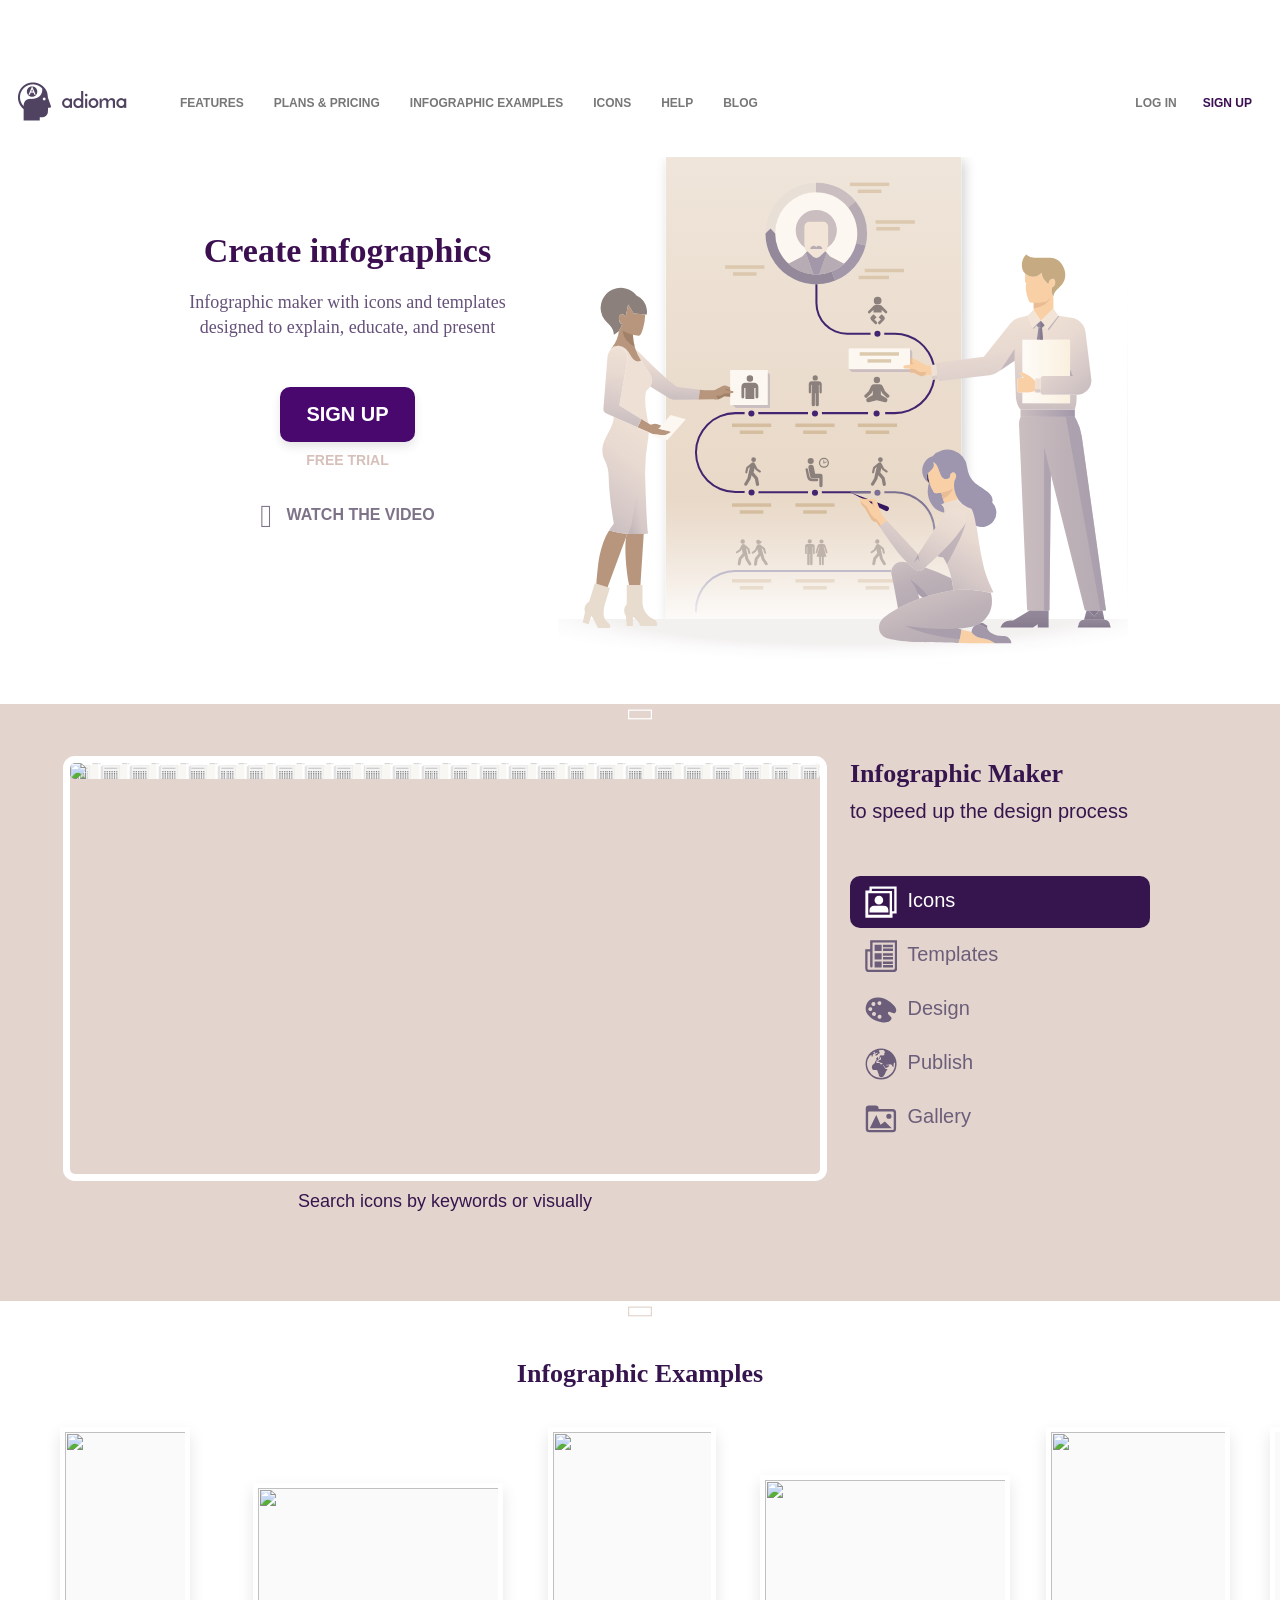
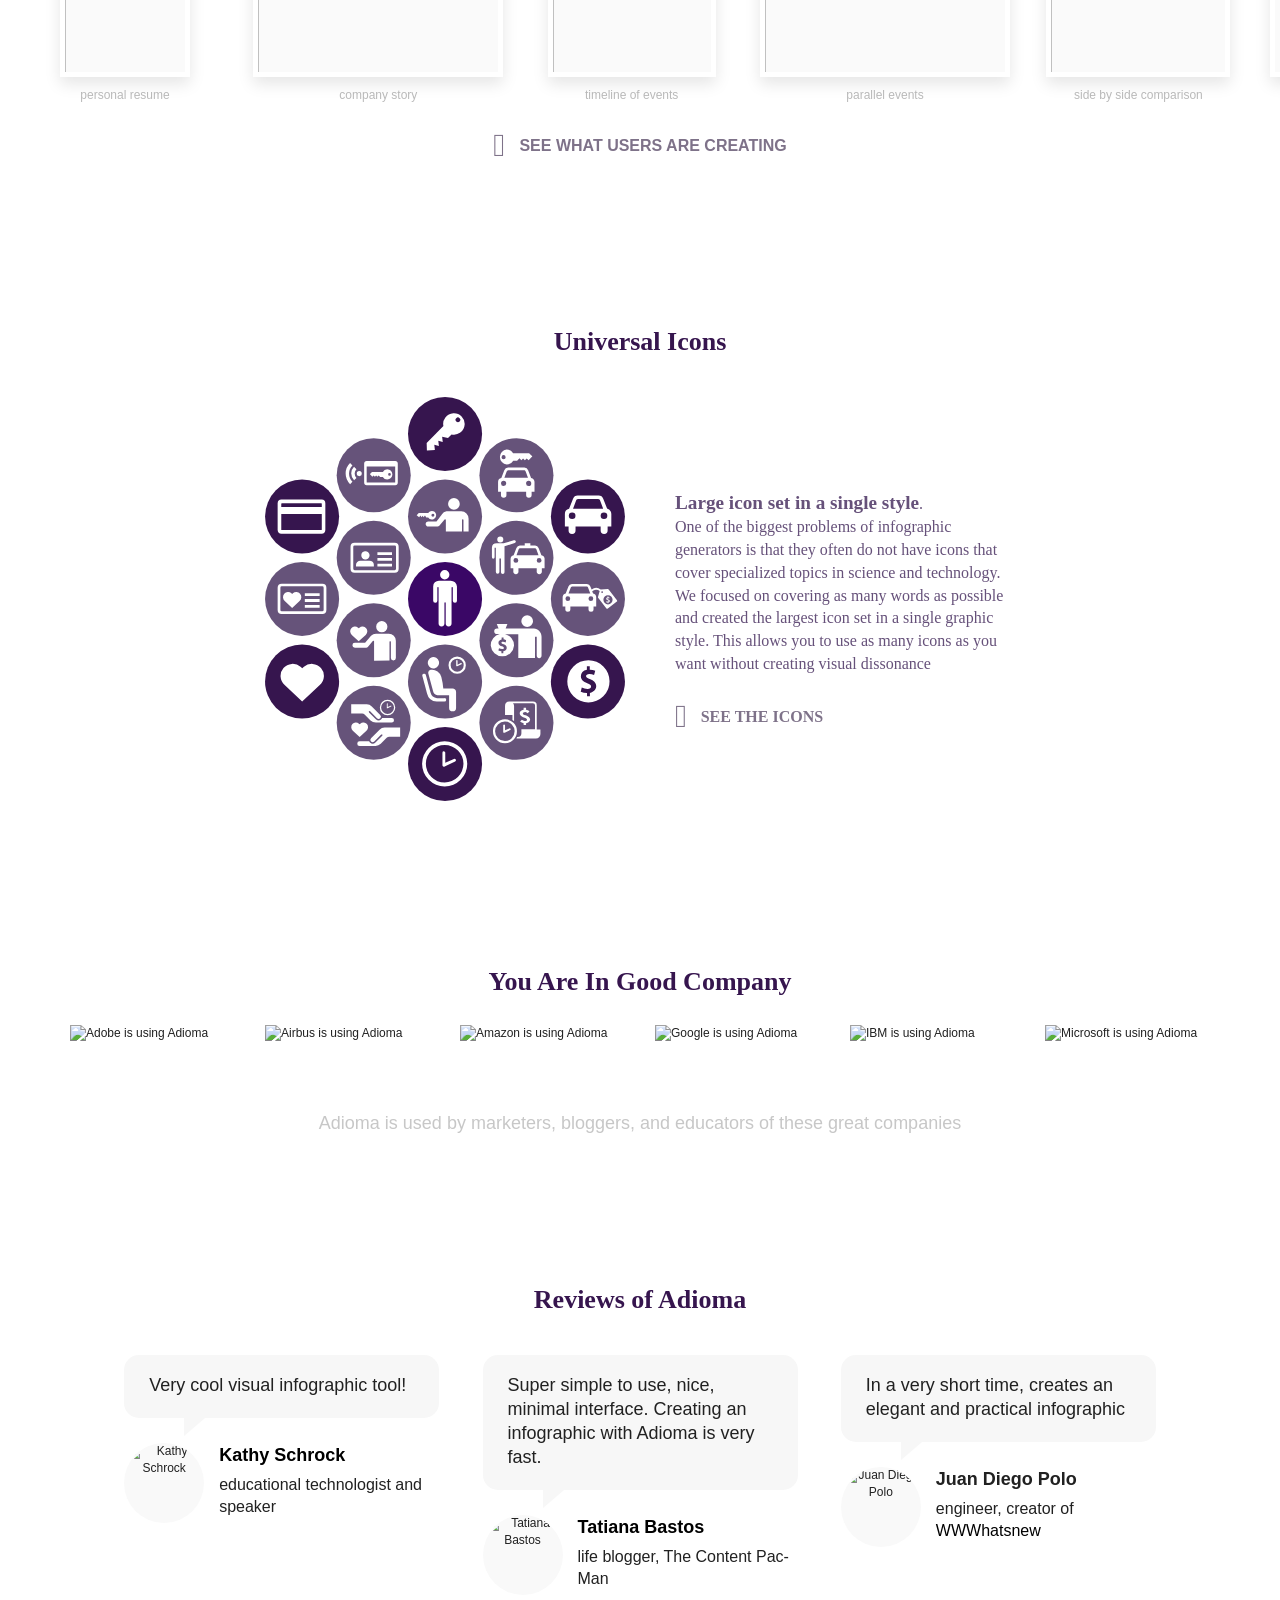
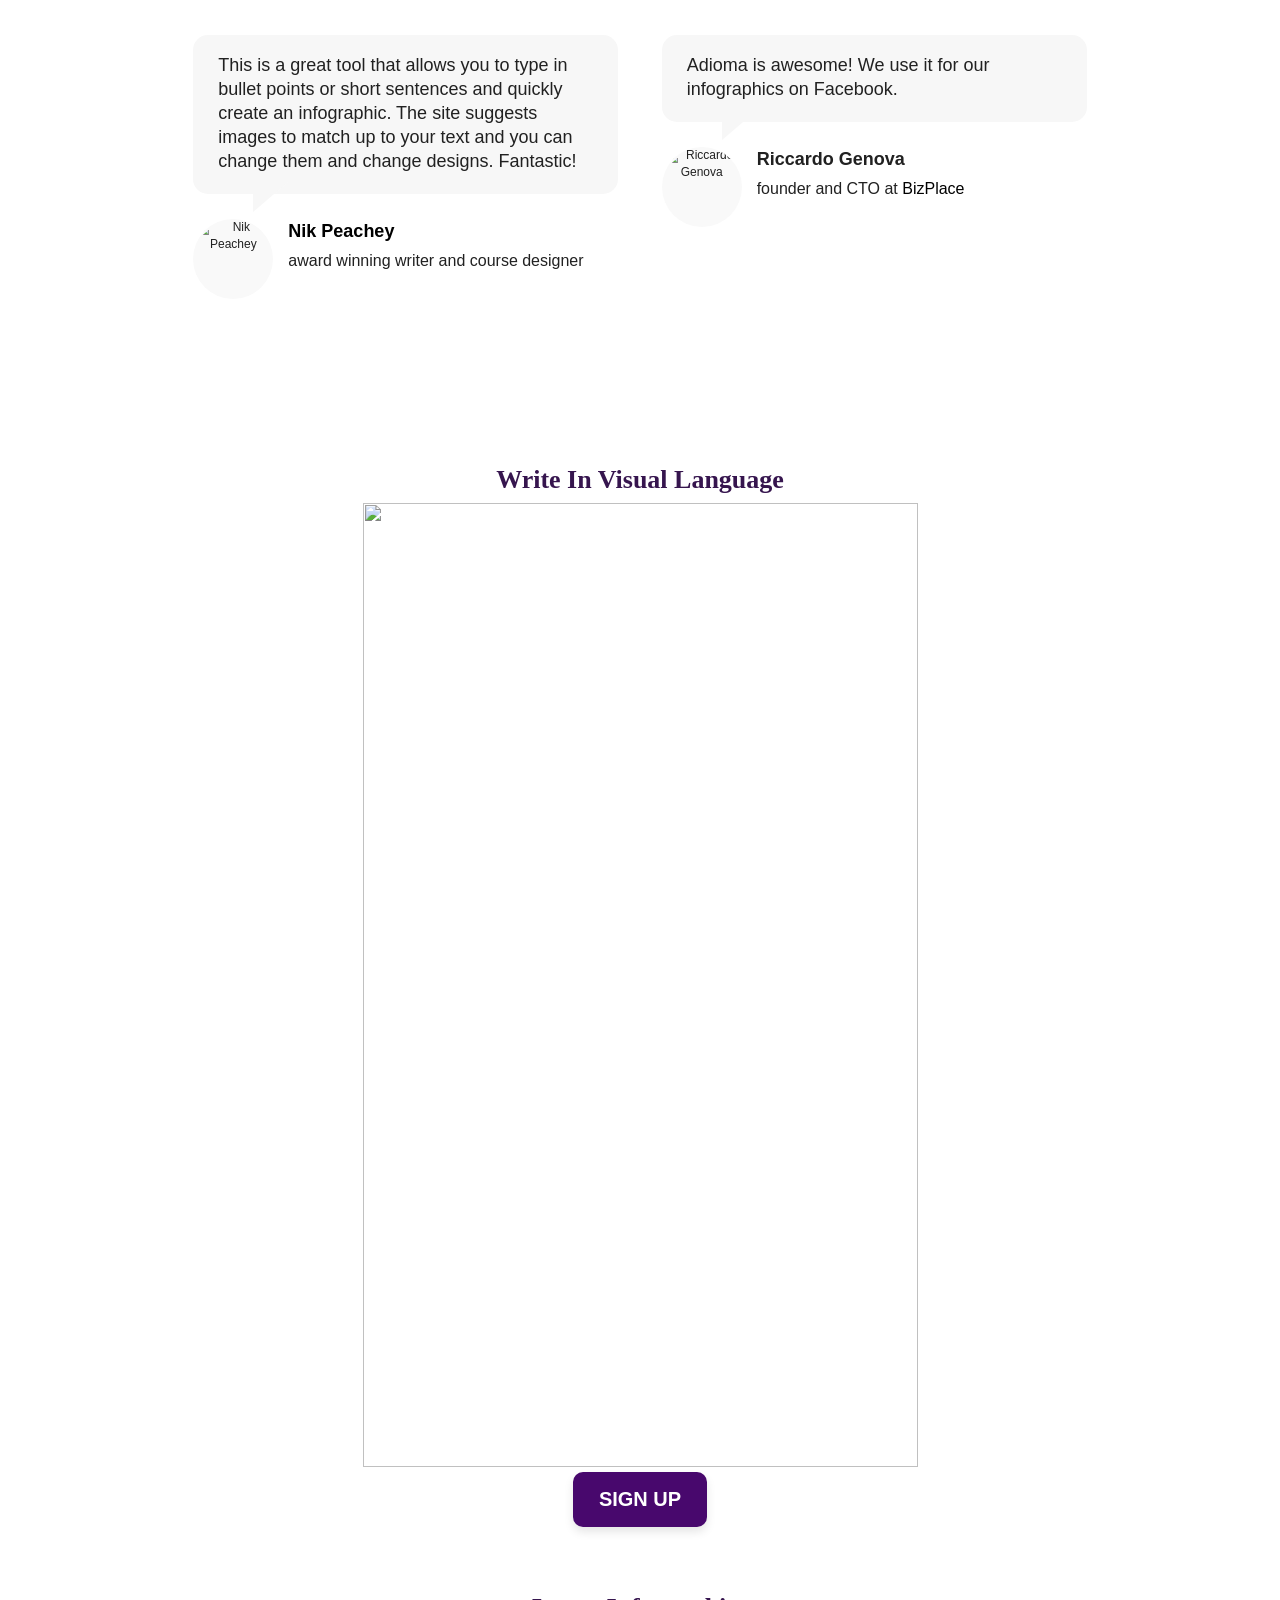
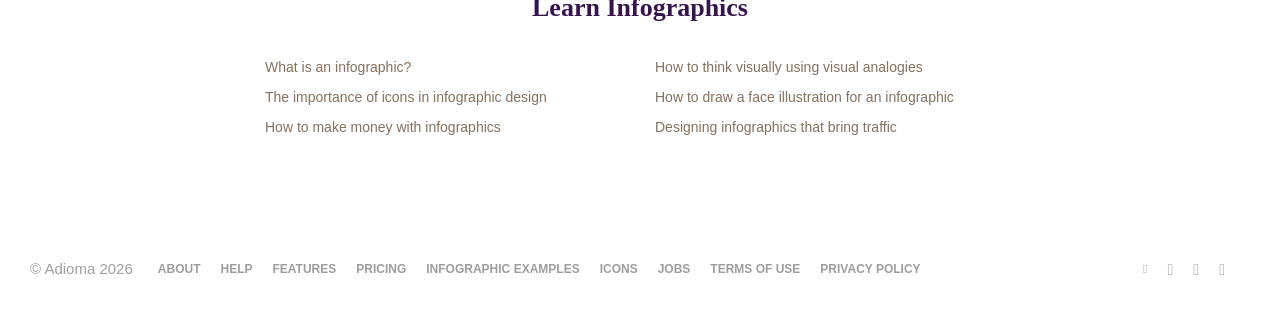
==== index.html @ 952431ec "Add files via upload" ====
<!DOCTYPE html>
<!-- saved from url=(0062)/ -->
<html lang="en" style="--wm-toolbar-height: 67px;"><head><meta http-equiv="Content-Type" content="text/html; charset=UTF-8"><script src="./Adioma - Infographic Maker With Timelines, Grids and Icons_files/core-fcf8c9eac36aece9d290934b54a63296.js"></script><script async="" src="./Adioma - Infographic Maker With Timelines, Grids and Icons_files/gtm.js"></script><script src="./Adioma - Infographic Maker With Timelines, Grids and Icons_files/athena.js" type="text/javascript"></script>
<script type="text/javascript">window.addEventListener('DOMContentLoaded',function(){var v=archive_analytics.values;v.service='wb';v.server_name='wwwb-app222.us.archive.org';v.server_ms=410;archive_analytics.send_pageview({});});</script>
<script type="text/javascript" src="./Adioma - Infographic Maker With Timelines, Grids and Icons_files/bundle-playback.js" charset="utf-8"></script>
<script type="text/javascript" src="./Adioma - Infographic Maker With Timelines, Grids and Icons_files/wombat.js" charset="utf-8"></script>
<script>window.RufflePlayer=window.RufflePlayer||{};window.RufflePlayer.config={"autoplay":"on","unmuteOverlay":"hidden","showSwfDownload":true};</script>
<script type="text/javascript" src="./Adioma - Infographic Maker With Timelines, Grids and Icons_files/ruffle.js"></script>
<script type="text/javascript">
    __wm.init("https://web.archive.org/web");
  __wm.wombat("https://adioma.com/","20260420064144","https://web.archive.org/","web","https://web-static.archive.org/_static/",
	      "1776667304");
</script>
<link rel="stylesheet" type="text/css" href="./Adioma - Infographic Maker With Timelines, Grids and Icons_files/banner-styles.css">
<link rel="stylesheet" type="text/css" href="./Adioma - Infographic Maker With Timelines, Grids and Icons_files/iconochive.css">
<!-- End Wayback Rewrite JS Include -->

        
        <meta http-equiv="X-UA-Compatible" content="IE=edge">
        <meta name="viewport" content="width=device-width, initial-scale=1">

        <meta name="description" content="Adioma is an infographic maker that automates design for you using visual language and infographic templates. Sign up and create infographics in minutes.">
        <meta name="author" content="">
        <meta name="keywords" content="">

        <title>Adioma - Infographic Maker With Timelines, Grids and Icons</title>

        <meta property="og:site_name" content="Adioma">
    <meta property="fb:app_id" content="1034785966640874">
    <meta property="og:locale" content="en_US">

    <meta name="twitter:site" content="@adiomaapp">
    <meta name="twitter:creator" content="@adiomaapp">


        <meta property="og:type" content="website">
        <meta property="og:title" content="Adioma - Make Infographics With Timelines, Grids, and Icons">
        <meta property="og:description" content="Adioma is an infographic maker that automates design for you using visual language and infographic templates. Sign up and create infographics in minutes.">
        <meta property="og:url" content="/">
        <meta property="og:image" content="https://web.archive.org/web/20260420064144im_/https://cdn.adioma.com/assets/images/adioma-infographic-maker-cover.png">
        <meta property="og:image:width" content="1000">
        <meta property="og:image:height" content="2000">

        <meta name="twitter:card" content="summary_large_image">
        <meta name="twitter:title" content="Adioma - Make Infographics With Timelines, Grids, and Icons">
        <meta name="twitter:description" content="Adioma is an infographic maker that automates design for you using visual language and infographic templates. Sign up and create infographics in minutes.">
        <meta name="twitter:image" content="https://web.archive.org/web/20260420064144im_/https://cdn.adioma.com/assets/images/adioma-infographic-maker-cover.png">
   
       

        <link href="./Adioma - Infographic Maker With Timelines, Grids and Icons_files/application-landing.css" rel="stylesheet">

        
        <link rel="apple-touch-icon-precomposed" sizes="57x57" href="https://web.archive.org/web/20260420064144im_/https://cdn.adioma.com/assets/images/favicon/apple-touch-icon-57x57.png">
        <link rel="apple-touch-icon-precomposed" sizes="114x114" href="https://web.archive.org/web/20260420064144im_/https://cdn.adioma.com/assets/images/favicon/apple-touch-icon-114x114.png">
        <link rel="apple-touch-icon-precomposed" sizes="72x72" href="https://web.archive.org/web/20260420064144im_/https://cdn.adioma.com/assets/images/favicon/apple-touch-icon-72x72.png">
        <link rel="apple-touch-icon-precomposed" sizes="144x144" href="https://web.archive.org/web/20260420064144im_/https://cdn.adioma.com/assets/images/favicon/apple-touch-icon-144x144.png">
        <link rel="apple-touch-icon-precomposed" sizes="60x60" href="https://web.archive.org/web/20260420064144im_/https://cdn.adioma.com/assets/images/favicon/apple-touch-icon-60x60.png">
        <link rel="apple-touch-icon-precomposed" sizes="120x120" href="https://web.archive.org/web/20260420064144im_/https://cdn.adioma.com/assets/images/favicon/apple-touch-icon-120x120.png">
        <link rel="apple-touch-icon-precomposed" sizes="76x76" href="https://web.archive.org/web/20260420064144im_/https://cdn.adioma.com/assets/images/favicon/apple-touch-icon-76x76.png">
        <link rel="apple-touch-icon-precomposed" sizes="152x152" href="https://web.archive.org/web/20260420064144im_/https://cdn.adioma.com/assets/images/favicon/apple-touch-icon-152x152.png">
        <link rel="icon" type="image/png" href="https://web.archive.org/web/20260420064144im_/https://cdn.adioma.com/assets/images/favicon/favicon-196x196.png" sizes="196x196">
        <link rel="icon" type="image/png" href="https://web.archive.org/web/20260420064144im_/https://cdn.adioma.com/assets/images/favicon/favicon-96x96.png" sizes="96x96">
        <link rel="icon" type="image/png" href="https://web.archive.org/web/20260420064144im_/https://cdn.adioma.com/assets/images/favicon/favicon-32x32.png" sizes="32x32">
        <link rel="icon" type="image/png" href="https://web.archive.org/web/20260420064144im_/https://cdn.adioma.com/assets/images/favicon/favicon-16x16.png" sizes="16x16">
        <link rel="icon" type="image/png" href="https://web.archive.org/web/20260420064144im_/https://cdn.adioma.com/assets/images/favicon/favicon-128.png" sizes="128x128">
        <meta name="application-name" content="Adioma">
        <meta name="msapplication-TileColor" content="#FFFFFF">
        <meta name="msapplication-TileImage" content="https://cdn.adioma.com/assets/images/favicon/mstile-144x144.png">
        <meta name="msapplication-square70x70logo" content="https://cdn.adioma.com/assets/images/favicon/mstile-70x70.png">
        <meta name="msapplication-square150x150logo" content="https://cdn.adioma.com/assets/images/favicon/mstile-150x150.png">
        <meta name="msapplication-wide310x150logo" content="https://cdn.adioma.com/assets/images/favicon/mstile-310x150.png">
        <meta name="msapplication-square310x310logo" content="https://cdn.adioma.com/assets/images/favicon/mstile-310x310.png">



        <!--[if lt IE 9]>
            <script src="https://oss.maxcdn.com/html5shiv/3.7.3/html5shiv.min.js"></script>
            <script src="https://oss.maxcdn.com/respond/1.4.2/respond.min.js"></script>
        <![endif]-->

        <style type="text/css"> 
        #intercom-container {  z-index: 2147483640 !important; } /* iubenda on tob of intercom */
        #iubenda-cs-banner { bottom: 0px !important; left: 0px !important; position: fixed !important; width: 100% !important; z-index: 2147483647 !important; background-color: #fff3ea; }
        .iubenda-banner-content {
            padding-right: 20px;
        }
        .iubenda-cs-content { display: block; margin: 0 auto; padding: 20px; width: auto; font-family: Helvetica,Arial,FreeSans,sans-serif; font-size: 14px; background: #fff3ea; color: #79688b;} 
        .iubenda-cs-rationale { max-width: inherit; position: relative; margin: 0 auto; } .iubenda-banner-content > p { font-family: Helvetica,Arial,FreeSans,sans-serif; line-height: 1.5; } .iubenda-cs-close-btn { margin:0; color: #79688b; text-decoration: none; font-size: 14px; position: absolute; top: 0; right: 0; border: none; } .iubenda-cs-cookie-policy-lnk { text-decoration: underline; color: #fff; font-size: 14px; font-weight: 900; } 
        .iubenda-cs-cookie-policy-lnk, .iubenda-cs-cookie-policy-lnk:active, .iubenda-cs-cookie-policy-lnk:visited {
            color: #79688b;
        } 
        
        .iubenda-cs-cookie-policy-lnk:hover {
            color: #79688b;
            opacity: 0.85;
        }
        </style> 
        
        
        <script type="text/javascript"> var _iub = _iub || []; _iub.csConfiguration = {
            "banner":{
                "prependOnBody":false,
                "content":"We use cookies which is necessary for this website's functioning as we explain in the %{cookie_policy_link}.\nBy continuing to browse, you agree to the use of cookies.",
                "cookiePolicyLinkCaption": "cookie policy",
                "slideDown":true,
                "applyStyles":false
            },
            "lang":"en",
            "siteId":601106,
            "cookiePolicyId":7903815}; 
        </script>
        <script type="text/javascript" src="./Adioma - Infographic Maker With Timelines, Grids and Icons_files/iubenda_cs.js" charset="UTF-8" async=""></script>
<!--
bg: F4EDE6
text: 79688b
-->        <!-- Google Tag Manager -->
        <script>(function(w,d,s,l,i){w[l]=w[l]||[];w[l].push({'gtm.start':
                                new Date().getTime(),event:'gtm.js'});var f=d.getElementsByTagName(s)[0],
                        j=d.createElement(s),dl=l!='dataLayer'?'&l='+l:'';j.async=true;j.src=
                        'https://web.archive.org/web/20260420064144/https://www.googletagmanager.com/gtm.js?id='+i+dl;f.parentNode.insertBefore(j,f);
                })(window,document,'script','dataLayer','GTM-58RTLMW');</script>
        <!-- End Google Tag Manager -->
        </head>

    <body style="background: white;" class="landing"><!-- BEGIN WAYBACK TOOLBAR INSERT -->
<script>__wm.rw(0);</script>
<div id="wm-ipp-base" lang="en" style="display: block; direction: ltr; height: 67px;" toolbar-mode="auto"><template shadowrootmode="closed"><div id="wm-ipp" style="position:fixed;left:0;top:0;right:0;" class="">
<div id="donato" style="position:relative;width:100%;height:0;">
  <div id="donato-base">
    <iframe id="donato-if" src="https://archive.org/includes/donate.php?as_page=1&amp;platform=wb&amp;referer=https%3A//web.archive.org/web/20260420064144/https%3A//adioma.com/" scrolling="no" frameborder="0" style="width:100%; height:100%">
    </iframe>
  </div>
</div><div id="wm-ipp-inside">
  <div id="wm-toolbar" style="position:relative;display:flex;flex-flow:row nowrap;justify-content:space-between;" nav="async">
    <div id="wm-logo" style="/*width:110px;*/padding-top:12px;">
      <a href="https://web.archive.org/web/" title="Wayback Machine home page"><img src="https://web-static.archive.org/_static/images/toolbar/wayback-toolbar-logo-200.png" srcset="https://web-static.archive.org/_static/images/toolbar/wayback-toolbar-logo-100.png, https://web-static.archive.org/_static/images/toolbar/wayback-toolbar-logo-150.png 1.5x, https://web-static.archive.org/_static/images/toolbar/wayback-toolbar-logo-200.png 2x" alt="Wayback Machine" style="width:100px" border="0"></a>
    </div>
    <div class="c" style="display:flex;flex-flow:column nowrap;justify-content:space-between;flex:1;">
      <form class="u" style="display:flex;flex-direction:row;flex-wrap:nowrap;" target="_top" method="get" action="https://web.archive.org/web/submit" name="wmtb" id="wmtb"><input type="text" name="url" id="wmtbURL" value="https://adioma.com/" onfocus="this.focus();this.select();" style="flex:1;" autocomplete="off"><input type="hidden" name="type" value="replay"><input type="hidden" name="date" value="20260420064144"><input type="submit" value="Go">
      </form>
      <div style="display:flex;flex-flow:row nowrap;align-items:flex-end;">
                <div class="s" id="wm-nav-captures" style="flex:1;"><a class="t" href="https://web.archive.org/web/*/https://adioma.com/" title="See a list of every capture for this URL">375 captures</a><div class="r" title="Timespan for captures of this URL">29 Apr 2008 - 19 Jul 2026</div></div>
        <div class="k">
          <a href="https://web.archive.org/web/20101101000000/https://adioma.com/" id="wm-graph-anchor">
            <div id="wm-ipp-sparkline" title="Explore captures for this URL" style="position: relative">
              <canvas id="wm-sparkline-canvas" width="775" height="27" border="0"></canvas>
            <div class="yt" style="display: none; width: 25px; height: 27px; left: 350px;"></div><div class="mt" style="display: none; width: 2px; height: 27px; left: 371px;"></div></div>
          </a>
        </div>
      </div>
    </div>
    <div class="n">
      <table>
        <tbody>
          <!-- NEXT/PREV MONTH NAV AND MONTH INDICATOR -->
          <tr class="m">
            <td class="b" nowrap="nowrap"><a href="https://web.archive.org/web/20260318043841/https://adioma.com/" title="04:38:41 Mar 18, 2026">Mar</a></td>
            <td class="c" id="displayMonthEl" title="You are here: 06:41:44 Apr 20, 2026">Apr</td>
            <td class="f" nowrap="nowrap"><a href="https://web.archive.org/web/20260613184704/https://adioma.com/" title="18:47:04 Jun 13, 2026">Jun</a></td>
          </tr>
          <!-- NEXT/PREV CAPTURE NAV AND DAY OF MONTH INDICATOR -->
          <tr class="d">
            <td class="b" nowrap="nowrap"><a href="https://web.archive.org/web/20260325054919/https://adioma.com/" title="05:49:19 Mar 25, 2026"><span class="ta"></span></a></td>
            <td class="c" id="displayDayEl" style="width:34px;font-size:22px;white-space:nowrap;" title="You are here: 06:41:44 Apr 20, 2026">20</td>
            <td class="f" nowrap="nowrap"><a href="https://web.archive.org/web/20260518184508/https://adioma.com/" title="18:45:08 May 18, 2026"><span class="ta"></span></a></td>
          </tr>
          <!-- NEXT/PREV YEAR NAV AND YEAR INDICATOR -->
          <tr class="y">
            <td class="b" nowrap="nowrap"><a href="https://web.archive.org/web/20250415162215/https://adioma.com/" title="16:22:15 Apr 15, 2025">2025</a></td>
            <td class="c" id="displayYearEl" title="You are here: 06:41:44 Apr 20, 2026">2026</td>
            <td class="f" nowrap="nowrap">2027</td>
          </tr>
        </tbody>
      </table>
    </div>
    <div class="r" style="display:flex;flex-flow:column nowrap;align-items:flex-end;justify-content:space-between;">
      <div id="wm-btns" style="text-align:right;height:23px;">
                <span class="xxs">
          <div id="wm-save-snapshot-success">success</div>
          <div id="wm-save-snapshot-fail">fail</div>
          <a id="wm-save-snapshot-open" href="/#" title="Share via My Web Archive">
            <span class="iconochive-web"></span>
          </a>
          <a href="https://archive.org/account/login.php" title="Sign In" id="wm-sign-in">
            <span class="iconochive-person"></span>
          </a>
          <span id="wm-save-snapshot-in-progress" class="iconochive-web"></span>
        </span>
                <a class="xxs" href="https://help.archive.org/help/category/the-wayback-machine/" title="Get some help using the Wayback Machine" style="top:-6px;"><span class="iconochive-question" style="color:rgb(87,186,244);font-size:160%;"></span></a>
        <a id="wm-tb-close" href="/#close" style="top:-2px;" title="Close the toolbar"><span class="iconochive-remove-circle" style="color:#888888;font-size:240%;"></span></a>
      </div>
      <div id="wm-share" class="xxs">
        <a href="https://web.archive.org/web/20260420064144/http://web.archive.org/screenshot/https://adioma.com/" id="wm-screenshot" title="screenshot" style="visibility: hidden;">
          <span class="wm-icon-screen-shot"></span>
        </a>
        <a href="/#" id="wm-video" title="video">
          <span class="iconochive-movies"></span>
        </a>
        <a id="wm-share-facebook" href="/#" data-url="/" title="Share on Facebook" style="margin-right:5px;" target="_blank"><span class="iconochive-facebook" style="color:#3b5998;font-size:160%;"></span></a>
        <a id="wm-share-twitter" href="/#" data-url="/" title="Share on Twitter" style="margin-right:5px;" target="_blank"><span class="iconochive-twitter" style="color:#1dcaff;font-size:160%;"></span></a>
      </div>
      <div style="padding-right:2px;text-align:right;white-space:nowrap;">
        <a id="wm-expand" class="wm-btn wm-closed" href="/#expand"><span id="wm-expand-icon" class="iconochive-down-solid"></span> <span class="xxs" style="font-size:80%;">About this capture</span></a>
      </div>
    </div>
  </div>
    <div id="wm-capinfo" style="border-top:1px solid #777;display:none; overflow: hidden">
        <div id="wm-capinfo-notice" source="api"></div>
                <div id="wm-capinfo-collected-by" source="api" trigger="hover" token="MbnKAxiAGexxdhQ-Lq0ZF2wEhOLH2jU1RA_hI7I_5o1wOCh7gJPtUeISsH8tG8XAFYaQVw"><div style="background-color:#666;color:#fff;font-weight:bold;text-align:center;padding:2px 0;">COLLECTED BY</div><div id="wm-collected-by-content" style="padding:3px;position:relative"><div style="display:inline-block;vertical-align:top;width:49%;"><span class="c-logo" style="background-image:url(https://archive.org/services/img/commoncrawl);"></span><div>Collection: <a style="color:#33f;" href="https://archive.org/details/commoncrawl" target="_new"><span class="wm-title">Common Crawl</span></a></div><div style="max-height:75px;overflow:hidden;position:relative;"><iframe sandbox="allow-popups allow-popups-to-escape-sandbox" scrolling="no" frameborder="0" title="collection description" style="display:block;width:100%;height:75px;border:0;overflow:hidden;" srcdoc="&lt;!DOCTYPE html&gt;&lt;html&gt;&lt;head&gt;&lt;meta charset=&quot;utf-8&quot;&gt;&lt;base target=&quot;_blank&quot;&gt;&lt;style&gt;html,body{margin:0;padding:0;overflow:hidden;background:transparent}body{font:normal 11px/1.4 &quot;Helvetica Neue&quot;,Helvetica,Arial,sans-serif;color:#000}a{color:#33f}img{max-width:100%}&lt;/style&gt;&lt;/head&gt;&lt;body&gt;Web crawl data from Common Crawl.&lt;/body&gt;&lt;/html&gt;" allow="autoplay 'self'; fullscreen 'self'"></iframe><div style="position:absolute;top:0;left:0;width:100%;height:75px;pointer-events:none;background:linear-gradient(to bottom,rgba(255,255,255,0) 0%,rgba(255,255,255,0) 90%,rgba(255,255,255,1) 100%);"></div></div></div></div></div>
    <div id="wm-capinfo-timestamps">
    <div style="background-color:#666;color:#fff;font-weight:bold;text-align:center;padding:2px 0;" title="Timestamps for the elements of this page">TIMESTAMPS</div>
    <div>
      <div id="wm-capresources" style="margin:0 5px 5px 5px;max-height:250px;overflow-y:scroll !important"></div>
      <div id="wm-capresources-loading" style="text-align:left;margin:0 20px 5px 5px;display:none"><img src="https://web-static.archive.org/_static/images/loading.gif" alt="loading"></div>
    </div>
    </div>
  </div></div></div><link rel="stylesheet" type="text/css" href="./Adioma - Infographic Maker With Timelines, Grids and Icons_files/banner-styles.css"><link rel="stylesheet" type="text/css" href="./Adioma - Infographic Maker With Timelines, Grids and Icons_files/iconochive.css"><div class="wb-autocomplete-suggestions "></div></template>
</div><div id="wm-ipp-print">The Wayback Machine - /</div>
<script type="text/javascript">//<![CDATA[
__wm.bt(775,27,25,2,"web","https://adioma.com/","20260420064144",1996,"https://web-static.archive.org/_static/",["https://web-static.archive.org/_static/css/banner-styles.css?v=1utQkbB3","https://web-static.archive.org/_static/css/iconochive.css?v=3PDvdIFv"], false);
  __wm.rw(1);
//]]></script>
<!-- END WAYBACK TOOLBAR INSERT -->
 
        <!-- Google Tag Manager (noscript) -->
        <noscript><iframe src="https://web.archive.org/web/20260420064144if_/https://www.googletagmanager.com/ns.html?id=GTM-58RTLMW" height="0" width="0" style="display:none;visibility:hidden"></iframe></noscript>
        <!-- End Google Tag Manager (noscript) -->
            <nav role="navigation" class=" navbar navbar-default navbar-static-top" style="margin-bottom: 0; min-height: 60px;">       
          <div class="container-fluid header">
            <div class="navbar-header navbar-left pull-left">
              <a class="navbar-brand" href="/"><img src="./Adioma - Infographic Maker With Timelines, Grids and Icons_files/adioma-logo-full.png"></a>
              <ul class="left-menunav nav navbar-nav pull-left">
                  <li class="top-menu-item hidden-xs">
                                                <a href="/features" class="">Features</a>
                                        </li>
                   <li class="top-menu-item hidden-xs">
                                             <a href="/pricing"><span class="hidden-sm">Plans &amp; </span>Pricing</a>
                                        </li>
                  <li class="top-menu-item hidden-xs">
                                                <a href="/infographics" title="Examples of infographics made by our users"><span class="hidden-sm">Infographic </span>Examples</a>
                                        </li>
                  <li class="top-menu-item hidden-xs">
                                                <a href="/icons" title="Browse our icon collection">Icons</a>
                                        </li>
                   <li class="top-menu-item hidden-xs hidden-sm">
                        <a href="https://web.archive.org/web/20260420064144/http://help.adioma.com/">Help</a>
                   </li>
                    <li class="top-menu-item hidden-xs">
                      <a href="https://web.archive.org/web/20260420064144/https://blog.adioma.com/">Blog</a>
                  </li>
                
              </ul>
            </div>
            
            <div class="navbar-header navbar-right pull-right">
              <ul class="nav pull-left navbarform" style="
    margin-top: 3px;">
                <li class="menu-login pull-left hidden-xs">
                    <p class="navbar-text" style="margin: 18px 0;"><a class="btn btn-link" style="color: #777;" href="/login"><strong>LOG IN</strong></a></p>
                </li>
                <li class="menu-login pull-left">
                    <p class="navbar-text" style="margin: 18px 0;"><a class="btn btn-link" style="color: #3B0F51;" href="/pricing"><strong>SIGN UP</strong></a></p>
                </li>
                <li class="account-menu-dropdown dropdown pull-right visible-xs">

                <button aria-controls="bs-navbar" aria-expanded="true" class="navbar-toggle" data-target="#bs-navbar" data-toggle="dropdown" type="button" style="color:#777; margin-top: 15px; border: none;">
                    <span class="sr-only">Toggle navigation</span>
                    <span class="icon-bar"></span>
                    <span class="icon-bar"></span>
                    <span class="icon-bar"></span>
                </button>
                  <ul class="nav dropdown-menu account-menu">
                      
                                <li class=""><a href="/features">Features</a></li>
                                <li class=""><a href="/pricing">Pricing</a></li>
                                <li class=""><a href="/infographics">Infographic Examples</a></li>
                                <li><a href="https://web.archive.org/web/20260420064144/http://help.adioma.com/">Help</a></li>
                                <li><a class="btn btn-success btn-block" href="/login">Log In</a></li>
                                <li><a class="btn btn-primary btn-block" href="/pricing">Sign Up</a></li>
                  </ul>
                </li>
              </ul>
              
            </div>

            <div class="visible-xs-block clearfix"></div>
            <div class="collapse navbar-collapse">
            </div>
          </div>
        </nav>

        
        <div class="inner-wrapper">

            <div class="main-intro container">
                <div class="row">
                    <div class="col-sm-6 col-md-6 col-lg-4 col-lg-offset-1 the-call-to-action">
                        <h1 class="text-center text-large">Create infographics</h1>
                        <p class="hero-text lead text-center">Infographic maker with icons and templates designed to explain, <span class="text-nowrap">educate, and present</span></p>
                        <p class="text-center">
                            <a class="btn btn-default btn-lg signup-btn-main" href="/pricing"> Sign Up </a>
                        </p>
                        <p class="text-center signup-free-trial">
                            FREE TRIAL
                        </p>
                        <p class="the-video text-center" style="margin-top: 30px; margin-bottom: 30px;">
                            <a href="/#videoModal" data-toggle="modal" class="cta-link">
                                <i class="fa fa-play-circle-o fa-2x" aria-hidden="true" style="vertical-align: middle;"></i> Watch The VIDEO
                            </a>
                        </p>
                    </div>
                    <div class="col-sm-6 col-md-6 col-lg-6 the-interface-illustration">
                        <img style="background-image: url([data-uri]);
}" src="./Adioma - Infographic Maker With Timelines, Grids and Icons_files/adioma-infographic-interface-illustration.svg">
                    </div>
                </div>
            </div>


        </div>

        <div class="outer-wrapper">
            <div class="main container">

                <p class="landing-divider text-center "><i class="fa fa-play fa-3x fa-rotate-90"></i></p>


                <div class="row text-center" style="margin-bottom: 40px;">

                    <div class="col-md-8 col-lg-8 the-product-screnshot">

                        <div class="visible-sm visible-xs product-sub-title">
                            <h2>Infographic Maker</h2>
                            <span class="lead">to speed up the design process</span>
                        </div>

                        <div class="tab-content">
                            <div role="tabpanel" class="tab-pane fade in active" id="feature-1">
                                <div class="feature-figure">
                                    <div class="image">
                                        <img class="" style="background-image: url([data-uri]);" srcset="https://web.archive.org/web/20260420064144im_/https://cdn.adioma.com/assets/images/homepage/features/screen-1.jpg 1x, https://web.archive.org/web/20260420064144im_/https://cdn.adioma.com/assets/images/homepage/features/screen-1-2x.jpg 2x" src="./Adioma - Infographic Maker With Timelines, Grids and Icons_files/screen-1.jpg">
                                    </div>
                                    <div class="caption lead">Search icons by keywords or visually</div>
                                </div>
                            </div>
                            <div role="tabpanel" class="tab-pane fade" id="feature-2">
                                <div class="feature-figure">
                                    <div class="image">
                                        <img class="image-lazyload" src="./Adioma - Infographic Maker With Timelines, Grids and Icons_files/dummy-screen.png" data-srcset="https://web.archive.org/web/20260420064144im_/https://cdn.adioma.com/assets/images/homepage/features/screen-2.png 1x, https://web.archive.org/web/20260420064144im_/https://cdn.adioma.com/assets/images/homepage/features/screen-2-2x.png 2x" data-src="https://web.archive.org/web/20260420064144/https://cdn.adioma.com/assets/images/homepage/features/screen-2.png">
                                    </div>
                                    <div class="caption lead">Use templates to re-layout data in different ways</div>
                                </div>
                            </div>
                            <div role="tabpanel" class="tab-pane fade" id="feature-3">
                                <div class="feature-figure">
                                    <div class="image">
                                        <img class="image-lazyload" src="./Adioma - Infographic Maker With Timelines, Grids and Icons_files/dummy-screen.png" data-srcset="https://web.archive.org/web/20260420064144im_/https://cdn.adioma.com/assets/images/homepage/features/screen-3.png 1x, https://web.archive.org/web/20260420064144im_/https://cdn.adioma.com/assets/images/homepage/features/screen-3-2x.png 2x" data-src="https://web.archive.org/web/20260420064144/https://cdn.adioma.com/assets/images/homepage/features/screen-3.png">
                                    </div>
                                    <div class="caption lead">Change colors and add illustrations</div>
                                </div>
                            </div>
                            <div role="tabpanel" class="tab-pane fade" id="feature-4">
                                <div class="feature-figure">
                                    <div class="image">
                                        <img class="image-lazyload" src="./Adioma - Infographic Maker With Timelines, Grids and Icons_files/dummy-screen.png" data-srcset="https://web.archive.org/web/20260420064144im_/https://cdn.adioma.com/assets/images/homepage/features/screen-4.png 1x, https://web.archive.org/web/20260420064144im_/https://cdn.adioma.com/assets/images/homepage/features/screen-4-2x.png 2x" data-src="https://web.archive.org/web/20260420064144/https://cdn.adioma.com/assets/images/homepage/features/screen-4.png">
                                    </div>
                                    <div class="caption lead">Embed and publish clickable infographics on your website</div>
                                </div>
                            </div>
                            <div role="tabpanel" class="tab-pane fade" id="feature-5">
                                <div class="feature-figure">
                                    <div class="image">
                                        <img class="image-lazyload" src="./Adioma - Infographic Maker With Timelines, Grids and Icons_files/dummy-screen.png" data-srcset="https://web.archive.org/web/20260420064144im_/https://cdn.adioma.com/assets/images/homepage/features/screen-5.png 1x, https://web.archive.org/web/20260420064144im_/https://cdn.adioma.com/assets/images/homepage/features/screen-5-2x.png 2x" data-src="https://web.archive.org/web/20260420064144/https://cdn.adioma.com/assets/images/homepage/features/screen-5.png">
                                    </div>

                                    <div class="caption lead">Store infographics privately in your gallery</div>
                                </div>
                            </div>
                        </div>

                    </div>

                    <div class="col-md-4 col-lg-4 product-features-list" style="text-align: left; font-size: 20px;">

                        <div class="visible-lg visible-md product-sub-title">
                            <h2>Infographic Maker</h2>
                            to speed up the design process
                        </div>


                        <ul class="features-selector nav nav-pills nav-stacked" role="tablist">
                            <li role="presentation" class="active">
                                <a href="/#feature-1" aria-controls="feature-1" role="tab" data-toggle="tab" aria-expanded="true">
                                    <svg class="icon" xmlns="http://www.w3.org/2000/svg" xmlns:xlink="http://www.w3.org/1999/xlink" x="0px" y="0px" viewBox="0 0 128 128" xml:space="preserve"><path d="M93.3,106.1H18.1v-9.8c0-11.1,8.2-17.4,19-17.3h37.2c11.1,0,19,6.2,19.1,17.3V106.1z M55.6,73.8c9.6,0,17.3-7.7,17.3-17.3c0-9.6-7.7-17.3-17.3-17.3c-9.6,0-17.3,7.7-17.3,17.3C38.3,66,46,73.7,55.6,73.8z M126.5,1.5v2v104.6v2h-2h-14.4v14.4v2h-2H3.5h-2v-2V19.9v-2h2h14.4V3.5v-2h2h104.6H126.5z M98.7,29.3H13V115h85.7V29.3z M117,11H27.3v8.9h80.8v80.8h8.9V11z"></path></svg>
                                    Icons
                                </a>
                            </li>
                            <li role="presentation">
                                <a href="/#feature-2" aria-controls="feature-2" role="tab" data-toggle="tab" aria-expanded="false">
                                    <svg class="icon" xmlns="http://www.w3.org/2000/svg" viewBox="0 0 126.55 127"><path d="M20.22,0.5v36H0.72v76.25A14.57,14.57,0,0,0,15.37,127.5h97.25a14.57,14.57,0,0,0,14.65-14.75V0.5H20.22Zm98,112h-0.1a5.5,5.5,0,0,1-5.4,5.5H15.37a5.54,5.54,0,0,1-5.65-5.25V46h10.5v58.5A4.71,4.71,0,0,0,25,109.2a4.61,4.61,0,0,0,4.75-4.7V10h88.5V112.5ZM65.89,43.63h-28V19h28V43.63Zm44.5-14.5H70.89v-10h39.5v10Zm0.5,14.5H71.39v-10h39.5v10Zm-45,33.69h-28V52.69h28V77.31Zm44.5-14.5H70.89v-10h39.5v10Zm0.5,14.5H71.39v-10h39.5v10Zm-45,32.19h-28V84.88h28V109.5ZM110.39,95H70.89V85h39.5V95Zm0.5,14.5H71.39v-10h39.5v10Z"></path></svg>
                                    Templates
                                </a>
                            </li>
                            <li role="presentation">
                                <a href="/#feature-3" aria-controls="feature-3" role="tab" data-toggle="tab" aria-expanded="false">
                                    <svg class="icon" xmlns="http://www.w3.org/2000/svg" viewBox="0 0 128 128"><path d="M119.7,51.14S97,21.78,64.19,15.48C22.42,7.37,5.52,34.43,3,52.89c-4.5,32.35,31.11,50.91,47.41,55.91,40.36,12.3,53.67-1.85,55.52-11C107.6,89.1,88.74,82.89,92,73.69c3-8.4,21.76,8.25,28.46,2C122.7,73.69,129.85,65.19,119.7,51.14Zm-91,11.25A7.78,7.78,0,1,1,23,53,7.78,7.78,0,0,1,28.68,62.39Zm3.05-14.81a7.77,7.77,0,1,1,9.4-5.7A7.77,7.77,0,0,1,31.73,47.58ZM43.38,81.69a7.77,7.77,0,1,1-5.7-9.4A7.77,7.77,0,0,1,43.38,81.69Zm12.4-37.51a7.8,7.8,0,1,1,9.41-5.75A7.84,7.84,0,0,1,55.78,44.18Zm10,48.67A7.78,7.78,0,1,1,60,83.44,7.78,7.78,0,0,1,65.74,92.85Z"></path></svg>
                                    Design
                                </a>
                            </li>
                            <li role="presentation">
                                <a href="/#feature-4" aria-controls="feature-4" role="tab" data-toggle="tab" aria-expanded="false">
                                    <svg class="icon" xmlns="http://www.w3.org/2000/svg" viewBox="0 0 128 128"><path d="M64.3,2a62,62,0,1,0,62,62A62,62,0,0,0,64.3,2Zm0,117.73a55.61,55.61,0,0,1-45-88.48c1.7-1,2.87-2.56,5.31-2,0,.43.32,1.28.32,1.49,1.17-.21,1.81-1.27,2.13-2.55,1.81,1.81-.11,4.68-.75,6.49,6.28.85,4.15-3.51,5-7.23.75-3.3,6.49-4.68,5.53-8.83a8.21,8.21,0,0,0-5.21,1,1.71,1.71,0,0,1-.1-.75c2-1.38,4-2.66,6.16-3.93,3.62-.11,4.36,3.19.64,4.57-1.27,4.15,3.72,1.81,5,1.28,1.49-.75,1.28-1,3.19-1.28,1.7-.32,3,.21,4.47-.64-1.39,4.47-7,4.47-9.47,7.87-3.51,5.11,5.53,3.51,8.4,1.17,1.81-1.49,2.34-4,4-5.21,2-1.38,4.79-.32,5.32-3.08.11-.64-1.81-4.36-1.91-4.79-1.07-2.55-2.45-2.23,0-5.21a11.25,11.25,0,0,1-1.92-.11V8.7a63,63,0,0,1,9.15-.85,55.72,55.72,0,0,1,8.51.64c2,1.27,3.51,3.29,5.42,5.21,5.53,5.42-2.87,3.72-2.23,7.66.32,2.23,3.08,1.06,1.17,4.46-1.07,1.92-3.62,2.23-3.19,4.57-4.36.75-6.81-2.87-11.17-1.17-2.13.86-4.47,2.13-5,4.15-.74,3.51,2.13,3.19,4.36,5,1.92,1.49,1.7,1.49,1.17,4.68-.42,2.87-.32,4-3.08,5.1-1.28.43-3,.22-4.15,1-.32.21-.74,1.92-1.28,2.34-1.48,1.06-5.95.64-4.78,3.94,1.7.21,2.66-.75,4.15-.75,3.19-.1,1.48.43,3.61,2.13,2.34,1.81,5.74,2,8.62,3.19,1.38.64,2.34,1.7,4,1.49.42,2.66-1.81,3.29-3.94,3.93-3.19,1-4.15.75-5.95-2.12-2.34-3.51-2.87-2.45-7.34-3-1.92-.11-7-.75-8.3-2.24-1.48-1.91.32-4.57,1.92-5.63,2.55-1.81,3.19-1.38,4.68-3.94,1.91-2.87,1.91-1.91,4.57-3.08,2.23-1,4-2.45,3.94-5.11a3,3,0,0,1-2.24-3.08l-2.66-1c.22,1.17,3.73,10-1.27,7.55-1.92-.95,0-9.46-5.21-7.76.21,2.45-.64,2.87-2.34,4.25-2.45,2.13-2.56,0-1.81,3.2.64,2.12,2.13,1.8,1.27,4.57C45.69,49.86,43,50,45.37,52.3a5.69,5.69,0,0,1-3.3-.32c-2.87,2.87-1.27,3.72-2.44,7.34s-6,4.79-8.51,7.44c-4.36,4.58-5.53,16.38.64,19.79,4.78,2.65,9.57.1,14.35,1.91,3.2,1.17,4.15,3.08,4.58,6.17.42,3.51,3.51,5.53,4,9.78.32,3.51.11,5.85,2.44,8.62a20.23,20.23,0,0,0,5.22,4.25c2.87,1.17,3.72-.11,6.16-1.28.85-.32,2.24-.63,3.09-1,2.12-1.07,1.17-.22,2.34-2s1.7-3.73,3.19-5.43c2-2,2.66-2.66,3.72-5.32.85-2,1-4.14,1.81-6.38s3-4,4.15-5.85,1.7-4.46,3.19-6.16c-1.92.1-5.32.85-7.24.21-2.12-.74-2.55-3.08-4-4.79-2.34-3.08-6.48-7.76-6.27-12.12,1.49-.21,6,7.87,6.91,9.47C82.59,81.33,84.72,80,88.87,78c2-1,10.21-5.64,6.8-8.62C93.44,67.51,84.51,72.51,85.46,67a70.88,70.88,0,0,0,11.59-1.07c1.81-.31,3.2-1.38,5-1.17.32,0,1.07,1.71,1.7,1.92,1,.32,2.56,0,3.62,0,.21,2.55,3.51,9.89,6.91,9,.22-5.64,0-10.85,1.39-16.27a28.5,28.5,0,0,1,4.36-.11c.1,1.38.1,2.87.1,4.36A56,56,0,0,1,64.3,119.73Z"></path></svg>
                                    Publish
                                </a>
                            </li>
                            <li role="presentation">
                                <a href="/#feature-5" aria-controls="feature-5" role="tab" data-toggle="tab" aria-expanded="false">
                                    <svg class="icon" xmlns="http://www.w3.org/2000/svg" viewBox="0 0 128 128"><path d="M3,106.67A14.37,14.37,0,0,0,17.33,121H110a14.37,14.37,0,0,0,14.33-14.33v-64A14.37,14.37,0,0,0,110,28.33H54.59V26.42A12.46,12.46,0,0,0,42.17,14H15.42A12.46,12.46,0,0,0,3,26.42V40m111.78,66.72a4.85,4.85,0,0,1-4.78,4.78H17.33a4.85,4.85,0,0,1-4.78-4.78v-64a4.85,4.85,0,0,1,4.78-4.78H110a4.85,4.85,0,0,1,4.78,4.78Z"></path><path d="M95.59,67.45A10.39,10.39,0,1,0,85.2,57.07,10.35,10.35,0,0,0,95.59,67.45Z"></path><path d="M107.27,105,79.38,78.23,62.27,90.52,45,52.07,19,105Z"></path></svg>
                                    Gallery
                                </a>
                            </li>
                        </ul>

                    </div>

                </div>
            </div>            
        </div>

        <p class="text-center landing-divider reversed" style="color: #E3D5CE;">
            <i class="fa fa-play fa-3x fa-rotate-90"></i>
        </p>

        <div calss="container-fluid">

            <section id="examples">

                <h2 class="text-center">Infographic Examples</h2>

                <div class="sample-graphics">
                    <div class="sample" data-paroller-factor="0.1" data-paroller-type="foreground" data-paroller-direction="horizontal">
                        <div class="sample-image">
                            <img class="image-lazyload" width="130" height="250" src="./Adioma - Infographic Maker With Timelines, Grids and Icons_files/dummy1px.png" data-srcset="https://web.archive.org/web/20260420064144im_/https://cdn.adioma.com/assets/images/homepage/samples/personal-resume-infographic.png 1x, https://web.archive.org/web/20260420064144im_/https://cdn.adioma.com/assets/images/homepage/samples/personal-resume-infographic-2x.png 2x" data-src="https://web.archive.org/web/20260420064144/https://cdn.adioma.com/assets/images/homepage/samples/personal-resume-infographic.png">
                        </div>
                        <p class="sample-caption">personal resume</p>
                    </div>
                    <div class="sample" data-paroller-factor="0.1" data-paroller-type="foreground" data-paroller-direction="horizontal">
                        <div class="sample-image">
                            <img class="image-lazyload" width="250" height="194" src="./Adioma - Infographic Maker With Timelines, Grids and Icons_files/dummy1px.png" data-srcset="https://web.archive.org/web/20260420064144im_/https://cdn.adioma.com/assets/images/homepage/samples/sample-1.jpg 1x, https://web.archive.org/web/20260420064144im_/https://cdn.adioma.com/assets/images/homepage/samples/sample-1-2x.jpg 2x" data-src="https://web.archive.org/web/20260420064144/https://cdn.adioma.com/assets/images/homepage/samples/sample-1.jpg">
                        </div>
                        <p class="sample-caption">company story</p>
                    </div>
                    <div class="sample" data-paroller-factor="0.1" data-paroller-type="foreground" data-paroller-direction="horizontal">
                        <div class="sample-image">
                            <img class="image-lazyload" width="168" height="250" src="./Adioma - Infographic Maker With Timelines, Grids and Icons_files/dummy1px.png" data-srcset="https://web.archive.org/web/20260420064144im_/https://cdn.adioma.com/assets/images/homepage/samples/events-timeline-infographic.png 1x, https://web.archive.org/web/20260420064144im_/https://cdn.adioma.com/assets/images/homepage/samples/events-timeline-infographic-2x.png 2x" data-src="https://web.archive.org/web/20260420064144/https://cdn.adioma.com/assets/images/homepage/samples/events-timeline-infographic.png">
                        </div>
                        <p class="sample-caption">timeline of events</p>
                    </div>
                    <div class="sample" data-paroller-factor="0.1" data-paroller-type="foreground" data-paroller-direction="horizontal">
                        <div class="sample-image">
                            <img class="image-lazyload" width="250" height="202" src="./Adioma - Infographic Maker With Timelines, Grids and Icons_files/dummy1px.png" data-srcset="https://web.archive.org/web/20260420064144im_/https://cdn.adioma.com/assets/images/homepage/samples/concept-map-infographic.png 1x, https://web.archive.org/web/20260420064144im_/https://cdn.adioma.com/assets/images/homepage/samples/concept-map-infographic-2x.png 2x" data-src="https://web.archive.org/web/20260420064144/https://cdn.adioma.com/assets/images/homepage/samples/concept-map-infographic.png">
                        </div>
                        <p class="sample-caption">parallel events</p>
                    </div>
                    <div class="sample" data-paroller-factor="0.1" data-paroller-type="foreground" data-paroller-direction="horizontal">
                        <div class="sample-image">
                            <img class="image-lazyload" width="184" height="250" src="./Adioma - Infographic Maker With Timelines, Grids and Icons_files/dummy1px.png" data-srcset="https://web.archive.org/web/20260420064144im_/https://cdn.adioma.com/assets/images/homepage/samples/comparison-infographic.png 1x, https://web.archive.org/web/20260420064144im_/https://cdn.adioma.com/assets/images/homepage/samples/comparison-infographic-2x.png 2x" data-src="https://web.archive.org/web/20260420064144/https://cdn.adioma.com/assets/images/homepage/samples/comparison-infographic.png">
                        </div>
                        <p class="sample-caption">side by side comparison</p>
                    </div>
                    <div class="sample" data-paroller-factor="0.1" data-paroller-type="foreground" data-paroller-direction="horizontal">
                        <div class="sample-image">
                            <img class="image-lazyload" width="244" height="250" src="./Adioma - Infographic Maker With Timelines, Grids and Icons_files/dummy1px.png" data-srcset="https://web.archive.org/web/20260420064144im_/https://cdn.adioma.com/assets/images/homepage/samples/cycle-infographic.jpg 1x, https://web.archive.org/web/20260420064144im_/https://cdn.adioma.com/assets/images/homepage/samples/cycle-infographic-2x.jpg 2x" data-src="https://web.archive.org/web/20260420064144/https://cdn.adioma.com/assets/images/homepage/samples/cycle-infographic.jpg">
                        </div>
                        <p class="sample-caption">cycle</p>
                    </div>
                    <div class="sample" data-paroller-factor="0.1" data-paroller-type="foreground" data-paroller-direction="horizontal">
                        <div class="sample-image">
                            <img class="image-lazyload" width="192" height="250" src="./Adioma - Infographic Maker With Timelines, Grids and Icons_files/dummy1px.png" data-srcset="https://web.archive.org/web/20260420064144im_/https://cdn.adioma.com/assets/images/homepage/samples/list-of-things-infographic.png 1x, https://web.archive.org/web/20260420064144im_/https://cdn.adioma.com/assets/images/homepage/samples/list-of-things-infographic-2x.png 2x" data-src="https://web.archive.org/web/20260420064144/https://cdn.adioma.com/assets/images/homepage/samples/list-of-things-infographic.png">
                        </div>
                        <p class="sample-caption">necessities list</p>
                    </div>
                    <div class="sample" data-paroller-factor="0.1" data-paroller-type="foreground" data-paroller-direction="horizontal">
                        <div class="sample-image">
                            <img class="image-lazyload" width="202" height="250" src="./Adioma - Infographic Maker With Timelines, Grids and Icons_files/dummy1px.png" data-srcset="https://web.archive.org/web/20260420064144im_/https://cdn.adioma.com/assets/images/homepage/samples/sample-2.jpg 1x, https://web.archive.org/web/20260420064144im_/https://cdn.adioma.com/assets/images/homepage/samples/sample-2-2x.jpg 2x" data-src="https://web.archive.org/web/20260420064144/https://cdn.adioma.com/assets/images/homepage/samples/sample-2.jpg">
                        </div>
                        <p class="sample-caption">terms &amp; acronyms</p>
                    </div>
                    <div class="sample" data-paroller-factor="0.1" data-paroller-type="foreground" data-paroller-direction="horizontal">
                        <div class="sample-image">
                            <img class="image-lazyload" width="250" height="250" src="./Adioma - Infographic Maker With Timelines, Grids and Icons_files/dummy1px.png" data-srcset="https://web.archive.org/web/20260420064144im_/https://cdn.adioma.com/assets/images/homepage/samples/sample-5.jpg 1x, https://web.archive.org/web/20260420064144im_/https://cdn.adioma.com/assets/images/homepage/samples/sample-5-2x.jpg 2x" data-src="https://web.archive.org/web/20260420064144/https://cdn.adioma.com/assets/images/homepage/samples/sample-5.jpg">
                        </div>
                        <p class="sample-caption">advice and insights</p>
                    </div>
                </div>

                <p class="lead text-center" style="padding-top: 20px;">
                    <a href="/infographics" class="cta-link">
                        <i class="fa fa-eye fa-2x" style="vertical-align: middle; margin-top: -4px;" aria-hidden="true"></i> see what users are creating
                    </a>
                </p>
            </section>
        </div>

        <div class="container">

            <section id="icons">

                <h2 class="text-center">Universal Icons</h2>

                <div class="row">

                    <div class="col-xs-12  col-sm-6 col-sm-push-6  col-md-5 col-md-push-6  col-lg-4 col-lg-push-6 hero-text vcenter">
                        <div class="uni-icons-descr">
                            <p>
                                <strong>Large icon set in a single style</strong>.
                                <br>
                                One of the biggest problems of infographic generators is that they often do not have icons that cover specialized topics in science and technology. We focused on covering as many words as possible and created the largest icon set in a single graphic style. This allows you to use as many icons as you want without creating visual dissonance
                            </p>
                            <p style="padding-top: 20px;">
                                <a href="/icons" class="cta-link">
                                    <i class="fa fa-eye fa-2x" style="vertical-align: middle; margin-top: -4px;" aria-hidden="true"></i> see the icons
                                </a>
                            </p>
                        </div>
                    </div>

                    <div class="col-xs-10 col-xs-offset-1  col-sm-6 col-sm-pull-6 col-sm-offset-0  col-md-5 col-md-pull-5 col-md-offset-1 col-lg-4 col-lg-offset-2 col-lg-pull-4">

                        <div class="embed-responsive" style="padding-bottom: 112.3%;">
                            <img class="uni-icons embed-responsive-item" src="./Adioma - Infographic Maker With Timelines, Grids and Icons_files/universal-icons.svg">
                        </div>

                    </div>
                </div>

            </section>

            <section id="companies">
                <div class="row text-center class" style="margin-bottom: 20px;">
                    <h2>You Are In Good Company</h2>
                </div>
                <div class="row">
                    <div class="col-xs-6 col-sm-4 col-lg-2">
                        <div class="logo">
                            <img class="image-lazyload" src="./Adioma - Infographic Maker With Timelines, Grids and Icons_files/dummy1px.png" data-src="https://web.archive.org/web/20260420064144/https://cdn.adioma.com/assets/images/homepage/orgs/adobe.png" alt="Adobe is using Adioma">
                        </div>
                    </div>
                    <div class="col-xs-6 col-sm-4 col-lg-2">
                        <div class="logo">
                            <img class="image-lazyload" src="./Adioma - Infographic Maker With Timelines, Grids and Icons_files/dummy1px.png" data-src="https://web.archive.org/web/20260420064144/https://cdn.adioma.com/assets/images/homepage/orgs/airbus.png" alt="Airbus is using Adioma">
                        </div>
                    </div>
                    <div class="col-xs-6 col-sm-4 col-lg-2">
                        <div class="logo">
                            <img class="image-lazyload" src="./Adioma - Infographic Maker With Timelines, Grids and Icons_files/dummy1px.png" data-src="https://web.archive.org/web/20260420064144/https://cdn.adioma.com/assets/images/homepage/orgs/amazon.png" alt="Amazon is using Adioma">
                        </div>
                    </div>
                    <div class="col-xs-6 col-sm-4 col-lg-2">
                        <div class="logo">
                            <img class="image-lazyload" src="./Adioma - Infographic Maker With Timelines, Grids and Icons_files/dummy1px.png" data-src="https://web.archive.org/web/20260420064144/https://cdn.adioma.com/assets/images/homepage/orgs/google.png" alt="Google is using Adioma">
                        </div>
                    </div>
                    <div class="col-xs-6 col-sm-4 col-lg-2">
                        <div class="logo">
                            <img class="image-lazyload" src="./Adioma - Infographic Maker With Timelines, Grids and Icons_files/dummy1px.png" data-src="https://web.archive.org/web/20260420064144/https://cdn.adioma.com/assets/images/homepage/orgs/IBM.png" alt="IBM is using Adioma">
                        </div>
                    </div>
                    <div class="col-xs-6 col-sm-4 col-lg-2">
                        <div class="logo">
                            <img class="image-lazyload" src="./Adioma - Infographic Maker With Timelines, Grids and Icons_files/dummy1px.png" data-src="https://web.archive.org/web/20260420064144/https://cdn.adioma.com/assets/images/homepage/orgs/microsoft.png" alt="Microsoft is using Adioma">
                        </div>
                    </div>
                </div>
                <p class="lead text-muted text-center" style="margin-top: 20px;">Adioma is used by marketers, bloggers, and educators of these great companies</p>

            </section>
            
            <section class="testimonials">
        <div class="">
                <h2 class="text-center">Reviews of Adioma</h2>
                <ul>
                    <li>
                        <p>Very cool visual infographic tool!</p>
                        <div class="c">
                            <div class="avatar">
                                <img class="image-lazyload" width="80" height="80" alt="Kathy Schrock" src="./Adioma - Infographic Maker With Timelines, Grids and Icons_files/dummy1px.png" data-srcset="https://web.archive.org/web/20260420064144im_/https://cdn.adioma.com/assets/images/testimonials/testimonial-1.jpg 1x, https://web.archive.org/web/20260420064144im_/https://cdn.adioma.com/assets/images/testimonials/testimonial-1.jpg 2x" data-src="https://web.archive.org/web/20260420064144/https://cdn.adioma.com/assets/images/testimonials/testimonial-1.jpg">
                            </div>
                            <div class="metadata">
                                <span class="author"><a href="https://web.archive.org/web/20260420064144/http://www.schrockguide.net/" target="_blank" rel="nofollow">Kathy Schrock</a></span>
                                <cite>educational technologist and speaker</cite>
                            </div>
                        </div>
                    </li>
                    <li>
                        <p>Super simple to use, nice, minimal interface. Creating an infographic with Adioma is very fast.</p>
                        <div class="c">
                            <div class="avatar">
                                <img class="image-lazyload" width="80" height="80" alt="Tatiana Bastos" src="./Adioma - Infographic Maker With Timelines, Grids and Icons_files/dummy1px.png" data-srcset="https://web.archive.org/web/20260420064144im_/https://cdn.adioma.com/assets/images/testimonials/testimonial-4.jpg 1x, https://web.archive.org/web/20260420064144im_/https://cdn.adioma.com/assets/images/testimonials/testimonial-4.jpg 2x" data-src="https://web.archive.org/web/20260420064144/https://cdn.adioma.com/assets/images/testimonials/testimonial-4.jpg">
                            </div>
                            <div class="metadata">
                                <span class="author"><a href="https://web.archive.org/web/20260420064144/https://efzin.co/" target="_blank" rel="nofollow">Tatiana Bastos</a></span>
                                <cite>life blogger, The Content Pac-Man</cite>
                            </div>
                        </div>
                    </li>
                    <li>
                        <p>In a very short time, creates an elegant and practical infographic</p>
                        <div class="c">
                            <div class="avatar">
                                <img class="image-lazyload" width="80" height="80" alt="Juan Diego Polo" src="./Adioma - Infographic Maker With Timelines, Grids and Icons_files/dummy1px.png" data-srcset="https://web.archive.org/web/20260420064144im_/https://cdn.adioma.com/assets/images/testimonials/testimonial-2.jpg 1x, https://web.archive.org/web/20260420064144im_/https://cdn.adioma.com/assets/images/testimonials/testimonial-2.jpg 2x" data-src="https://web.archive.org/web/20260420064144/https://cdn.adioma.com/assets/images/testimonials/testimonial-2.jpg">
                            </div>
                            <div class="metadata">
                                <span class="author">Juan Diego Polo</span>
                                <cite>engineer, creator of <a href="https://web.archive.org/web/20260420064144/http://wwwhatsnew.com/" target="_blank" rel="nofollow">WWWhatsnew</a></cite>
                            </div>
                        </div>

                    </li>
                    <li>
                        <p>This is a great tool that allows you to type in bullet points or short sentences and quickly create an infographic. The site suggests images to match up to your text and you can change them and change designs. Fantastic!</p>
                        <div class="c">
                            <div class="avatar">
                                <img class="image-lazyload" width="80" height="80" alt="Nik Peachey" src="./Adioma - Infographic Maker With Timelines, Grids and Icons_files/dummy1px.png" data-srcset="https://web.archive.org/web/20260420064144im_/https://cdn.adioma.com/assets/images/testimonials/testimonial-3.jpg 1x, https://web.archive.org/web/20260420064144im_/https://cdn.adioma.com/assets/images/testimonials/testimonial-3.jpg 2x" data-src="https://web.archive.org/web/20260420064144/https://cdn.adioma.com/assets/images/testimonials/testimonial-3.jpg">
                            </div>
                            <div class="metadata">
                                <span class="author"><a href="https://web.archive.org/web/20260420064144/https://twitter.com/nikpeachey" target="_blank" rel="nofollow">Nik Peachey</a></span>
                                <cite>award winning writer and course designer</cite>
                            </div>
                        </div>
                    </li>
                    <li>
                        <p>Adioma is awesome! We use it for our infographics on Facebook.</p>
                        <div class="c">
                            <div class="avatar">
                                <img class="image-lazyload" width="80" height="80" alt="Riccardo Genova" src="./Adioma - Infographic Maker With Timelines, Grids and Icons_files/dummy1px.png" data-srcset="https://web.archive.org/web/20260420064144im_/https://cdn.adioma.com/assets/images/testimonials/testimonial-5.jpg 1x, https://web.archive.org/web/20260420064144im_/https://cdn.adioma.com/assets/images/testimonials/testimonial-5.jpg 2x" data-src="https://web.archive.org/web/20260420064144/https://cdn.adioma.com/assets/images/testimonials/testimonial-5.jpg">
                            </div>
                            <div class="metadata">
                                <span class="author">Riccardo Genova</span>
                                <cite>founder and CTO at <a href="https://web.archive.org/web/20260420064144/http://www.bizplace.it/" target="_blank" rel="nofollow">BizPlace</a></cite>
                            </div>
                        </div>
                    </li>
                </ul>
        </div>
    </section>            
            <section id="call-to-action">

                <div class="row text-center">
                    <h2>Write In Visual Language</h2>
                    <div class="col-xs-12 col-sm-offset-2 col-sm-8 col-lg-offset-3 col-lg-6">
                        <div class="visual-language-timeline embed-responsive">
                            <img class="image-lazyload embed-responsive-item" src="./Adioma - Infographic Maker With Timelines, Grids and Icons_files/dummy1px.png" data-src="https://web.archive.org/web/20260420064144/https://cdn.adioma.com/assets/images/visual-language-timeline.svg?ver10072020">
                        </div>
                    </div>
                </div>


                <div class="row text-center">
                    <div class="col-sm12" style="margin-bottom: 50px;">
                        <a class="btn btn-primary btn-lg btn-success signup-btn-main" href="/pricing" style="margin-top: 5px;"> Sign Up </a>
                    </div>
                </div>


            </section>

            <section id="learn">

                <div class="row">
                    <h2 class="text-center">Learn Infographics</h2>
                    <p> &nbsp; </p>
                    <div class="learn-resource col-sm-6 col-lg-4 col-lg-offset-2">
                        <a href="https://web.archive.org/web/20260420064144/https://blog.adioma.com/what-is-an-infographic/" target="_blank">What is an infographic?</a>
                    </div>
                    <div class="learn-resource col-sm-6 col-lg-4">
                        <a href="https://web.archive.org/web/20260420064144/https://blog.adioma.com/how-to-think-visually-using-visual-analogies-infographic/" target="_blank">How to think visually using visual analogies</a>
                    </div>
                    <div class="learn-resource col-sm-6 col-lg-4 col-lg-offset-2">
                        <a href="https://web.archive.org/web/20260420064144/https://www.youtube.com/watch?v=dA6HSYx7nhQ" target="_blank">The importance of icons in infographic design</a>
                    </div>
                    <div class="learn-resource col-sm-6 col-lg-4">
                        <a href="https://web.archive.org/web/20260420064144/https://blog.adioma.com/how-to-draw-face-illustration-for-an-infographic/" target="_blank">How to draw a face illustration for an infographic</a>
                    </div>
                    <div class="learn-resource col-sm-6 col-lg-4 col-lg-offset-2">
                        <a href="https://web.archive.org/web/20260420064144/https://blog.adioma.com/make-money-infographics/" target="_blank">How to make money with infographics</a>
                    </div>
                    <div class="learn-resource col-sm-6 col-lg-4">
                        <a href="https://web.archive.org/web/20260420064144/https://learn.adioma.com/" target="_blank">Designing infographics that bring traffic</a>
                    </div>
                </div>
            </section>

        </div>


        <!-- Modal HTML -->
        <div id="videoModal" class="modal fade">
            <div class="modal-dialog modal-lg">
                <div class="modal-content">
                    <div class="modal-header">
                        <button type="button" class="close" data-dismiss="modal" aria-hidden="true">×</button>
                    </div>
                    <div class="modal-body">

                        <div class="embed-responsive embed-responsive-16by9">

                            <div class="embed-responsive-item" id="productVideo" width="853" height="480" data-src="//web.archive.org/web/20260420064144oe_/https://www.youtube.com/embed/rEx1SOgvYVI?rel=0&amp;autoplay=1&amp;showinfo=0?ecver=1" src="" frameborder="0" allowfullscreen=""></div>

                        </div>
                    </div>
                </div>
            </div>
        </div>


                
        <footer class="footer">
          <div class="container-fluid">
             <div class="row">
                <div class="col-sm-12">
                    <nav class="navbar navbar-default">
                      <div class="container-fluid">
                        <div class="navbar-header">
                          <a class="navbar-brand" href="/"> © Adioma 2026</a>
                        </div>
                        <div id="navbar" class="navbar-collapse collapsed">
                          <ul class="nav navbar-nav">
                           
                            <li><a href="/about" class="hidden-sm">About</a></li>
                            <li><a href="https://web.archive.org/web/20260420064144/http://help.adioma.com/">Help</a></li>
                            <li><a href="/features" class="hidden-sm">Features</a></li>
                            <li><a href="/pricing">Pricing</a></li>
                            <li><a href="/infographics" title="Examples of infographics made by our users"><span class="hidden-sm hidden-md">Infographic </span>Examples</a></li>
                            <li><a href="/icons" title="Browse our icon collection">Icons</a></li>
                            <li><a href="/jobs" title="Jobs at Adioma">Jobs</a></li>
                            <li><a href="/terms"><span class="hidden-lg">Terms</span><span class="visible-lg">Terms Of Use</span></a></li>
                            <li><a href="/privacy"><span class="hidden-lg">Privacy</span><span class="visible-lg">Privacy Policy</span></a></li>
                          </ul>
                          <ul class="nav navbar-nav social-links pull-right hidden-xs">
                            <li><a href="https://web.archive.org/web/20260420064144/https://blog.adioma.com/" title="read our bLog" target="_blank"><i class="fa fa-rss" aria-hidden="true"></i></a></li>
                            <li><a href="https://web.archive.org/web/20260420064144/https://www.facebook.com/adiomaapp" title="follow us on Facebook" target="_blank"><i class="fa fa-facebook  fa-lg" aria-hidden="true"></i></a></li>
                            <li><a href="https://web.archive.org/web/20260420064144/https://www.twitter.com/AdiomaApp" title="follow us on Twitter" target="_blank"><i class="fa fa-twitter fa-lg" aria-hidden="true"></i></a></li>
                            <li><a href="https://web.archive.org/web/20260420064144/https://www.instagram.com/adiomaapp/" title="join us on Instagram" target="_blank"><i class="fa fa-instagram fa-lg hidden-xs" aria-hidden="true"></i></a></li>
                          </ul>
                          <ul class="nav navbar-nav social-links visible-xs">
                            <li><a href="https://web.archive.org/web/20260420064144/https://blog.adioma.com/" title="read our blog" target="_blank"><i class="fa fa-rss" aria-hidden="true"></i> &nbsp; Blog</a></li>
                            <li><a href="https://web.archive.org/web/20260420064144/https://www.facebook.com/adiomaapp" title="follow us on Facebook" target="_blank"><i class="fa fa-facebook  fa-lg" aria-hidden="true"></i> &nbsp; Facebook</a></li>
                            <li><a href="https://web.archive.org/web/20260420064144/https://www.twitter.com/AdiomaApp" title="follow us on Twitter" target="_blank"><i class="fa fa-twitter fa-lg" aria-hidden="true"></i>  Twitter</a></li>
                            <li><a href="https://web.archive.org/web/20260420064144/https://www.instagram.com/adiomaapp/" title="join us on Instagram" target="_blank"><i class="fa fa-instagram fa-lg" aria-hidden="true"></i> &nbsp; Instagram</a></li>
                          </ul>
                        </div><!--/.nav-collapse -->
                      </div><!--/.container -->
                    </nav>                 
                </div>
            </div>
          </div>
        </footer>
        <script src="./Adioma - Infographic Maker With Timelines, Grids and Icons_files/application-landing.js"></script></body></html>
---- Adioma - Infographic Maker With Timelines, Grids and Icons_files/banner-styles.css ----
:root {
  --wm-toolbar-height: 65px;
}
#wm-ipp-base {
  height:65px;/* initial height just in case js code fails */
  padding:0;
  margin:0;
  border:none;
  background:none transparent;
}
#wm-ipp {
  z-index: 2147483647;
}
#wm-ipp, #wm-ipp * {
  font-family:Lucida Grande, Helvetica, Arial, sans-serif;
  font-size:12px;
  line-height:1.2;
  letter-spacing:0;
  width:auto;
  height:auto;
  max-width:none;
  max-height:none;
  min-width:0 !important;
  min-height:0;
  outline:none;
  float:none;
  text-align:left;
  border:none;
  color: #000;
  text-indent: 0;
  position: initial;
  background: none;
}
#wm-ipp div, #wm-ipp canvas {
  display: block;
}
#wm-ipp div, #wm-ipp tr, #wm-ipp td, #wm-ipp a, #wm-ipp form {
  padding:0;
  margin:0;
  border:none;
  border-radius:0;
  background-color:transparent;
  background-image:none;
  /*z-index:2147483640;*/
  height:auto;
}
#wm-ipp table {
  border:none;
  border-collapse:collapse;
  margin:0;
  padding:0;
  width:auto;
  font-size:inherit;
}
#wm-ipp form input {
  padding:1px !important;
  height:auto;
  display:inline;
  margin:0;
  color: #000;
  background: none #fff;
  border: 1px solid #666;
}
#wm-ipp form input[type=submit] {
  padding:0 8px !important;
  margin:1px 0 1px 5px !important;
  width:auto !important;
  border: 1px solid #000 !important;
  background: #fff !important;
  color: #000 !important;
}
#wm-ipp form input[type=submit]:hover {
  background: #eee !important;
  cursor: pointer !important;
}
#wm-ipp form input[type=submit]:active {
  transform: translateY(1px);
}
#wm-ipp a {
  display: inline;
}    
#wm-ipp a:hover{
  text-decoration:underline;
}
#wm-ipp a.wm-btn:hover {
  text-decoration:none;
  color:#ff0 !important;
}
#wm-ipp a.wm-btn:hover span {
  color:#ff0 !important;
}
#wm-ipp #wm-ipp-inside {
  margin: 0 6px;
  border:5px solid #000;
  border-top:none;
  background-color:rgba(255,255,255,0.9);
  -moz-box-shadow:1px 1px 4px #333;
  -webkit-box-shadow:1px 1px 4px #333;
  box-shadow:1px 1px 4px #333;
  border-radius:0 0 8px 8px;
}
/* selectors are intentionally verbose to ensure priority */
#wm-ipp #wm-logo {
  padding:0 10px;
  vertical-align:middle;
  min-width:100px;
  flex: 0 0 100px;
}
#wm-ipp .c {
  padding-left: 4px;
}
#wm-ipp .c .u {
    margin-top: 4px !important;
}
#wm-ipp .n {
  padding:0 0 0 5px !important;
  vertical-align: bottom;
}
#wm-ipp .n a {
  text-decoration:none;
  color:#33f;
  font-weight:bold;
}
#wm-ipp .n .b {
  padding:0 6px 0 0 !important;
  text-align:right !important;
  overflow:visible;
  white-space:nowrap;
  color:#99a;
  vertical-align:middle;
}
#wm-ipp .n .y .b {
  padding:0 6px 2px 0 !important;
}
#wm-ipp .n .c {
  background:#000;
  color:#ff0;
  font-weight:bold;
  padding:0 !important;
  text-align:center;
}
#wm-ipp .n .d span.ta {
  display:inline-block;
  width: 0;
  height: 0;
  border-color: transparent #99a;
  border-style: solid;
}
#wm-ipp .n .d .b span.ta {
  border-width: 8px 14px 8px 0;
}
#wm-ipp .n .d .f span.ta {
  border-width: 8px 0 8px 14px;
}
#wm-ipp .n .d a span.ta {
  border-color: transparent #33f;
}
#wm-ipp .n .d a span.ta:hover {
  border-color: transparent #77f;
}
#wm-ipp.hi .n td.c {
  color:#ec008c;
}
#wm-ipp .n td.f {
  padding:0 0 0 6px !important;
  text-align:left !important;
  overflow:visible;
  white-space:nowrap;
  color:#99a;
  vertical-align:middle;
}
#wm-ipp .n tr.m td {
  text-transform:uppercase;
  white-space:nowrap;
  padding:2px 0;
}
#wm-ipp .c .s {
  padding:0 5px 0 0 !important;
  vertical-align:bottom;
}
#wm-ipp #wm-nav-captures {
  white-space: nowrap;
}
#wm-ipp .c .s a.t {
  color:#33f;
  font-weight:bold;
  line-height: 1.8;
}
#wm-ipp .c .s div.r {
  color: #666;
  font-size:9px;
  white-space:nowrap;
}
#wm-ipp .c .k {
  padding-bottom:1px;
}
#wm-ipp .c .s {
  padding:0 5px 2px 0 !important;
}
#wm-ipp td#displayMonthEl {
  padding: 2px 0 !important;
}
#wm-ipp td#displayYearEl {
  padding: 0 0 2px 0 !important;
}

div#wm-ipp-sparkline {
  position:relative;/* for positioning markers */
  white-space:nowrap;
  background-color:#fff;
  cursor:pointer;
  line-height:0.9;
}
#sparklineImgId, #wm-sparkline-canvas {
  position:relative;
  z-index:9012;
  max-width:none;
}
#wm-ipp-sparkline div.yt {
  position:absolute;
  z-index:9010 !important;
  background-color:#ff0 !important;
  top: 0;
}
#wm-ipp-sparkline div.mt {
  position:absolute;
  z-index:9013 !important;
  background-color:#ec008c !important;
  top: 0;
}  
#wm-ipp .r {
    margin-left: 4px;
}
#wm-ipp .r a {
  color:#33f;
  border:none;
  position:relative;
  background-color:transparent;
  background-repeat:no-repeat !important;
  background-position:100% 100% !important;
  text-decoration: none;
}
#wm-ipp #wm-capinfo {
  /* prevents notice div background from sticking into round corners of
     #wm-ipp-inside */
  border-radius: 0 0 4px 4px;
}
#wm-ipp #wm-capinfo .c-logo {
  display:block;
  float:left;
  margin-right:3px;
  width:90px;
  min-height:90px;
  max-height: 290px;
  border-radius:45px;
  overflow:hidden;
  background-position:50%;
  background-size:auto 90px;
  box-shadow: 0 0 2px 2px rgba(208,208,208,128) inset;
}
#wm-ipp #wm-capinfo .c-logo span {
  display:inline-block;
}
#wm-ipp #wm-capinfo .c-logo img {
  height:90px;
  position:relative;
  left:-50%;
}
#wm-ipp #wm-capinfo .wm-title {
  font-size:130%;
}
#wm-ipp #wm-capinfo a.wm-selector {
  display:inline-block;
  color: #aaa;
  text-decoration:none !important;
  padding: 2px 8px;
}
#wm-ipp #wm-capinfo a.wm-selector.selected {
  background-color:#666;
}
#wm-ipp #wm-capinfo a.wm-selector:hover {
  color: #fff;
}
#wm-ipp #wm-capinfo.notice-only #wm-capinfo-collected-by,
#wm-ipp #wm-capinfo.notice-only #wm-capinfo-timestamps {
    display: none;
}
#wm-ipp #wm-capinfo #wm-capinfo-notice .wm-capinfo-content {
    background-color:#ff0;
    padding:5px;
    font-size:14px;
    text-align:center;
}
#wm-ipp #wm-capinfo #wm-capinfo-notice .wm-capinfo-content * {
    font-size:14px;
    text-align:center;
}
#wm-ipp #wm-expand {
  right: 1px;
  bottom: -1px;
  color: #ffffff;
  background-color: #666 !important;
  padding:0 5px 0 3px !important;
  border-radius: 3px 3px 0 0 !important;
}
#wm-ipp #wm-expand span {
  color: #ffffff;
}
#wm-ipp #wm-expand #wm-expand-icon {
  display: inline-block;
  transition: transform 0.5s;
  transform-origin: 50% 45%;
}
#wm-ipp #wm-expand.wm-open #wm-expand-icon {
  transform: rotate(180deg);
}
#wm-ipp #wmtb {
  text-align:right;
}
#wm-ipp #wmtb #wmtbURL {
  width: calc(100% - 45px);
}
#wm-ipp #wm-graph-anchor {
  border-right:1px solid #ccc;
}
/* time coherence */
html.wb-highlight {
  box-shadow: inset 0 0 0 3px #a50e3a !important;
}    
.wb-highlight {
  outline: 3px solid #a50e3a !important;
}
#wm-ipp-print {
  display:none !important;
}
@media print {
#wm-ipp-base {
  display:none !important;
}
#wm-ipp-print {
  display:block !important;
  white-space: nowrap;
  overflow: hidden;
  text-overflow: ellipsis;
}
}
@media (max-width:414px) {
    #wm-ipp .xxs {
	display:none !important;
    }
}
@media (min-width:1055px) {
#wm-ipp #wm-graph-anchor {
  display:block !important;
}
}
@media (max-width:1054px) {
#wm-ipp #wm-graph-anchor {
  display:none !important;
}
}
@media (max-width:1163px) {
#wm-logo {
    display:none !important;
}
}

#wm-btns {
    white-space: nowrap;
    margin-top: -2px;
}

#wm-btns #wm-save-snapshot-open {
  margin-right: 7px;
  top: -6px;
}

#wm-btns #wm-sign-in {
  box-sizing: content-box;
  display: none;
  margin-right: 7px;
  top: -8px;

  /*
  round border around sign in button
  */
  border: 2px #000 solid;
  border-radius: 14px;
  padding-right: 2px;
  padding-bottom: 2px;
  width: 11px;
  height: 11px;
}

#wm-btns #wm-sign-in>.iconochive-person {
  font-size: 12.5px;
}

#wm-save-snapshot-open > .iconochive-web {
  color:#000;
  font-size:160%;
}

#wm-ipp #wm-share {
  display: flex;
  align-items: flex-end;
  justify-content: space-between;
}

#wm-share > #wm-screenshot {
  display: inline-block;
  margin-right: 3px;
  visibility: hidden;
}

#wm-screenshot > .iconochive-image {
  color:#000;
  font-size:160%;
}

#wm-share > #wm-video {
  display: inline-block;
  margin-right: 3px;
  visibility: hidden;
}

#wm-video > .iconochive-movies {
  color: #000;
  display: inline-block;
  font-size: 150%;
  margin-bottom: 2px;
}

#wm-btns #wm-save-snapshot-in-progress {
  display: none;
  font-size:160%;
  opacity: 0.5;
  position: relative;
  margin-right: 7px;
  top: -5px;
}

#wm-btns #wm-save-snapshot-success {
  display: none;
  color: green;
  position: relative;
  top: -7px;
}

#wm-btns #wm-save-snapshot-fail {
  display: none;
  color: red;
  position: relative;
  top: -7px;
}

.wm-icon-screen-shot {
  background: url("../images/web-screenshot.svg") no-repeat !important;
  background-size: contain !important;
  width: 22px !important;
  height: 19px !important;

  display: inline-block;
}
#donato {
    /* transition effect is disable so as to simplify height adjustment */
    /*transition: height 0.5s;*/
    height: 0;
    margin: 0;
    padding: 0;
    border-bottom: 1px solid #999 !important;
}
body.wm-modal {
    height: auto !important;
    overflow: hidden !important;
}
#donato #donato-base {
    width: 100%;
    height: 100%;
    /*bottom: 0;*/
    margin: 0;
    padding: 0;
    position: absolute;
    z-index: 2147483639;
}
body.wm-modal #donato #donato-base {
    position: fixed;
    top: 0;
    left: 0;
    right: 0;
    bottom: 0;
    z-index: 2147483640;
}

.wb-autocomplete-suggestions {
    font-family: Lucida Grande, Helvetica, Arial, sans-serif;
    font-size: 12px;
    text-align: left;
    cursor: default;
    border: 1px solid #ccc;
    border-top: 0;
    background: #fff;
    box-shadow: -1px 1px 3px rgba(0,0,0,.1);
    position: absolute;
    display: none;
    z-index: 2147483647;
    max-height: 254px;
    overflow: hidden;
    overflow-y: auto;
    box-sizing: border-box;
}
.wb-autocomplete-suggestion {
    position: relative;
    padding: 0 .6em;
    line-height: 23px;
    white-space: nowrap;
    overflow: hidden;
    text-overflow: ellipsis;
    font-size: 1.02em;
    color: #333;
}
.wb-autocomplete-suggestion b {
    font-weight: bold;
}
.wb-autocomplete-suggestion.selected {
    background: #f0f0f0;
}
---- Adioma - Infographic Maker With Timelines, Grids and Icons_files/iconochive.css ----
@font-face{font-family:'Iconochive-Regular';src:url('../fonts/Iconochive-Regular.eot');src:url('../fonts/Iconochive-Regular.eot') format('embedded-opentype'),url('../fonts/Iconochive-Regular.woff') format('woff'),url('../fonts/Iconochive-Regular.ttf') format('truetype'),url('../fonts/Iconochive-Regular.svg#Iconochive-Regular') format('svg');font-weight:normal;font-style:normal}
[class^="iconochive-"],[class*=" iconochive-"]{font-family:'Iconochive-Regular'!important;speak:none;font-style:normal;font-weight:normal;font-variant:normal;text-transform:none;line-height:1;-webkit-font-smoothing:antialiased;-moz-osx-font-smoothing:grayscale}
.iconochive-Uplevel:before{content:"\21b5"}
.iconochive-exit:before{content:"\1f6a3"}
.iconochive-beta:before{content:"\3b2"}
.iconochive-logo:before{content:"\1f3db"}
.iconochive-audio:before{content:"\1f568"}
.iconochive-movies:before{content:"\1f39e"}
.iconochive-software:before{content:"\1f4be"}
.iconochive-texts:before{content:"\1f56e"}
.iconochive-etree:before{content:"\1f3a4"}
.iconochive-image:before{content:"\1f5bc"}
.iconochive-web:before{content:"\1f5d4"}
.iconochive-collection:before{content:"\2211"}
.iconochive-folder:before{content:"\1f4c2"}
.iconochive-data:before{content:"\1f5c3"}
.iconochive-tv:before{content:"\1f4fa"}
.iconochive-article:before{content:"\1f5cf"}
.iconochive-question:before{content:"\2370"}
.iconochive-question-dark:before{content:"\3f"}
.iconochive-info:before{content:"\69"}
.iconochive-info-small:before{content:"\24d8"}
.iconochive-comment:before{content:"\1f5e9"}
.iconochive-comments:before{content:"\1f5ea"}
.iconochive-person:before{content:"\1f464"}
.iconochive-people:before{content:"\1f465"}
.iconochive-eye:before{content:"\1f441"}
.iconochive-rss:before{content:"\221e"}
.iconochive-time:before{content:"\1f551"}
.iconochive-quote:before{content:"\275d"}
.iconochive-disc:before{content:"\1f4bf"}
.iconochive-tv-commercial:before{content:"\1f4b0"}
.iconochive-search:before{content:"\1f50d"}
.iconochive-search-star:before{content:"\273d"}
.iconochive-tiles:before{content:"\229e"}
.iconochive-list:before{content:"\21f6"}
.iconochive-list-bulleted:before{content:"\2317"}
.iconochive-latest:before{content:"\2208"}
.iconochive-left:before{content:"\2c2"}
.iconochive-right:before{content:"\2c3"}
.iconochive-left-solid:before{content:"\25c2"}
.iconochive-right-solid:before{content:"\25b8"}
.iconochive-up-solid:before{content:"\25b4"}
.iconochive-down-solid:before{content:"\25be"}
.iconochive-dot:before{content:"\23e4"}
.iconochive-dots:before{content:"\25a6"}
.iconochive-columns:before{content:"\25af"}
.iconochive-sort:before{content:"\21d5"}
.iconochive-atoz:before{content:"\1f524"}
.iconochive-ztoa:before{content:"\1f525"}
.iconochive-upload:before{content:"\1f4e4"}
.iconochive-download:before{content:"\1f4e5"}
.iconochive-favorite:before{content:"\2605"}
.iconochive-heart:before{content:"\2665"}
.iconochive-play:before{content:"\25b6"}
.iconochive-play-framed:before{content:"\1f3ac"}
.iconochive-fullscreen:before{content:"\26f6"}
.iconochive-mute:before{content:"\1f507"}
.iconochive-unmute:before{content:"\1f50a"}
.iconochive-share:before{content:"\1f381"}
.iconochive-edit:before{content:"\270e"}
.iconochive-reedit:before{content:"\2710"}
.iconochive-gear:before{content:"\2699"}
.iconochive-remove-circle:before{content:"\274e"}
.iconochive-plus-circle:before{content:"\1f5d6"}
.iconochive-minus-circle:before{content:"\1f5d5"}
.iconochive-x:before{content:"\1f5d9"}
.iconochive-fork:before{content:"\22d4"}
.iconochive-trash:before{content:"\1f5d1"}
.iconochive-warning:before{content:"\26a0"}
.iconochive-flash:before{content:"\1f5f2"}
.iconochive-world:before{content:"\1f5fa"}
.iconochive-lock:before{content:"\1f512"}
.iconochive-unlock:before{content:"\1f513"}
.iconochive-twitter:before{content:"\1f426"}
.iconochive-facebook:before{content:"\66"}
.iconochive-googleplus:before{content:"\67"}
.iconochive-reddit:before{content:"\1f47d"}
.iconochive-tumblr:before{content:"\54"}
.iconochive-pinterest:before{content:"\1d4df"}
.iconochive-popcorn:before{content:"\1f4a5"}
.iconochive-email:before{content:"\1f4e7"}
.iconochive-embed:before{content:"\1f517"}
.iconochive-gamepad:before{content:"\1f579"}
.iconochive-Zoom_In:before{content:"\2b"}
.iconochive-Zoom_Out:before{content:"\2d"}
.iconochive-RSS:before{content:"\1f4e8"}
.iconochive-Light_Bulb:before{content:"\1f4a1"}
.iconochive-Add:before{content:"\2295"}
.iconochive-Tab_Activity:before{content:"\2318"}
.iconochive-Forward:before{content:"\23e9"}
.iconochive-Backward:before{content:"\23ea"}
.iconochive-No_Audio:before{content:"\1f508"}
.iconochive-Pause:before{content:"\23f8"}
.iconochive-No_Favorite:before{content:"\2606"}
.iconochive-Unike:before{content:"\2661"}
.iconochive-Song:before{content:"\266b"}
.iconochive-No_Flag:before{content:"\2690"}
.iconochive-Flag:before{content:"\2691"}
.iconochive-Done:before{content:"\2713"}
.iconochive-Check:before{content:"\2714"}
.iconochive-Refresh:before{content:"\27f3"}
.iconochive-Headphones:before{content:"\1f3a7"}
.iconochive-Chart:before{content:"\1f4c8"}
.iconochive-Bookmark:before{content:"\1f4d1"}
.iconochive-Documents:before{content:"\1f4da"}
.iconochive-Newspaper:before{content:"\1f4f0"}
.iconochive-Podcast:before{content:"\1f4f6"}
.iconochive-Radio:before{content:"\1f4fb"}
.iconochive-Cassette:before{content:"\1f4fc"}
.iconochive-Shuffle:before{content:"\1f500"}
.iconochive-Loop:before{content:"\1f501"}
.iconochive-Low_Audio:before{content:"\1f509"}
.iconochive-First:before{content:"\1f396"}
.iconochive-Invisible:before{content:"\1f576"}
.iconochive-Computer:before{content:"\1f5b3"}
---- Adioma - Infographic Maker With Timelines, Grids and Icons_files/banner-styles.css ----
:root {
  --wm-toolbar-height: 65px;
}
#wm-ipp-base {
  height:65px;/* initial height just in case js code fails */
  padding:0;
  margin:0;
  border:none;
  background:none transparent;
}
#wm-ipp {
  z-index: 2147483647;
}
#wm-ipp, #wm-ipp * {
  font-family:Lucida Grande, Helvetica, Arial, sans-serif;
  font-size:12px;
  line-height:1.2;
  letter-spacing:0;
  width:auto;
  height:auto;
  max-width:none;
  max-height:none;
  min-width:0 !important;
  min-height:0;
  outline:none;
  float:none;
  text-align:left;
  border:none;
  color: #000;
  text-indent: 0;
  position: initial;
  background: none;
}
#wm-ipp div, #wm-ipp canvas {
  display: block;
}
#wm-ipp div, #wm-ipp tr, #wm-ipp td, #wm-ipp a, #wm-ipp form {
  padding:0;
  margin:0;
  border:none;
  border-radius:0;
  background-color:transparent;
  background-image:none;
  /*z-index:2147483640;*/
  height:auto;
}
#wm-ipp table {
  border:none;
  border-collapse:collapse;
  margin:0;
  padding:0;
  width:auto;
  font-size:inherit;
}
#wm-ipp form input {
  padding:1px !important;
  height:auto;
  display:inline;
  margin:0;
  color: #000;
  background: none #fff;
  border: 1px solid #666;
}
#wm-ipp form input[type=submit] {
  padding:0 8px !important;
  margin:1px 0 1px 5px !important;
  width:auto !important;
  border: 1px solid #000 !important;
  background: #fff !important;
  color: #000 !important;
}
#wm-ipp form input[type=submit]:hover {
  background: #eee !important;
  cursor: pointer !important;
}
#wm-ipp form input[type=submit]:active {
  transform: translateY(1px);
}
#wm-ipp a {
  display: inline;
}    
#wm-ipp a:hover{
  text-decoration:underline;
}
#wm-ipp a.wm-btn:hover {
  text-decoration:none;
  color:#ff0 !important;
}
#wm-ipp a.wm-btn:hover span {
  color:#ff0 !important;
}
#wm-ipp #wm-ipp-inside {
  margin: 0 6px;
  border:5px solid #000;
  border-top:none;
  background-color:rgba(255,255,255,0.9);
  -moz-box-shadow:1px 1px 4px #333;
  -webkit-box-shadow:1px 1px 4px #333;
  box-shadow:1px 1px 4px #333;
  border-radius:0 0 8px 8px;
}
/* selectors are intentionally verbose to ensure priority */
#wm-ipp #wm-logo {
  padding:0 10px;
  vertical-align:middle;
  min-width:100px;
  flex: 0 0 100px;
}
#wm-ipp .c {
  padding-left: 4px;
}
#wm-ipp .c .u {
    margin-top: 4px !important;
}
#wm-ipp .n {
  padding:0 0 0 5px !important;
  vertical-align: bottom;
}
#wm-ipp .n a {
  text-decoration:none;
  color:#33f;
  font-weight:bold;
}
#wm-ipp .n .b {
  padding:0 6px 0 0 !important;
  text-align:right !important;
  overflow:visible;
  white-space:nowrap;
  color:#99a;
  vertical-align:middle;
}
#wm-ipp .n .y .b {
  padding:0 6px 2px 0 !important;
}
#wm-ipp .n .c {
  background:#000;
  color:#ff0;
  font-weight:bold;
  padding:0 !important;
  text-align:center;
}
#wm-ipp .n .d span.ta {
  display:inline-block;
  width: 0;
  height: 0;
  border-color: transparent #99a;
  border-style: solid;
}
#wm-ipp .n .d .b span.ta {
  border-width: 8px 14px 8px 0;
}
#wm-ipp .n .d .f span.ta {
  border-width: 8px 0 8px 14px;
}
#wm-ipp .n .d a span.ta {
  border-color: transparent #33f;
}
#wm-ipp .n .d a span.ta:hover {
  border-color: transparent #77f;
}
#wm-ipp.hi .n td.c {
  color:#ec008c;
}
#wm-ipp .n td.f {
  padding:0 0 0 6px !important;
  text-align:left !important;
  overflow:visible;
  white-space:nowrap;
  color:#99a;
  vertical-align:middle;
}
#wm-ipp .n tr.m td {
  text-transform:uppercase;
  white-space:nowrap;
  padding:2px 0;
}
#wm-ipp .c .s {
  padding:0 5px 0 0 !important;
  vertical-align:bottom;
}
#wm-ipp #wm-nav-captures {
  white-space: nowrap;
}
#wm-ipp .c .s a.t {
  color:#33f;
  font-weight:bold;
  line-height: 1.8;
}
#wm-ipp .c .s div.r {
  color: #666;
  font-size:9px;
  white-space:nowrap;
}
#wm-ipp .c .k {
  padding-bottom:1px;
}
#wm-ipp .c .s {
  padding:0 5px 2px 0 !important;
}
#wm-ipp td#displayMonthEl {
  padding: 2px 0 !important;
}
#wm-ipp td#displayYearEl {
  padding: 0 0 2px 0 !important;
}

div#wm-ipp-sparkline {
  position:relative;/* for positioning markers */
  white-space:nowrap;
  background-color:#fff;
  cursor:pointer;
  line-height:0.9;
}
#sparklineImgId, #wm-sparkline-canvas {
  position:relative;
  z-index:9012;
  max-width:none;
}
#wm-ipp-sparkline div.yt {
  position:absolute;
  z-index:9010 !important;
  background-color:#ff0 !important;
  top: 0;
}
#wm-ipp-sparkline div.mt {
  position:absolute;
  z-index:9013 !important;
  background-color:#ec008c !important;
  top: 0;
}  
#wm-ipp .r {
    margin-left: 4px;
}
#wm-ipp .r a {
  color:#33f;
  border:none;
  position:relative;
  background-color:transparent;
  background-repeat:no-repeat !important;
  background-position:100% 100% !important;
  text-decoration: none;
}
#wm-ipp #wm-capinfo {
  /* prevents notice div background from sticking into round corners of
     #wm-ipp-inside */
  border-radius: 0 0 4px 4px;
}
#wm-ipp #wm-capinfo .c-logo {
  display:block;
  float:left;
  margin-right:3px;
  width:90px;
  min-height:90px;
  max-height: 290px;
  border-radius:45px;
  overflow:hidden;
  background-position:50%;
  background-size:auto 90px;
  box-shadow: 0 0 2px 2px rgba(208,208,208,128) inset;
}
#wm-ipp #wm-capinfo .c-logo span {
  display:inline-block;
}
#wm-ipp #wm-capinfo .c-logo img {
  height:90px;
  position:relative;
  left:-50%;
}
#wm-ipp #wm-capinfo .wm-title {
  font-size:130%;
}
#wm-ipp #wm-capinfo a.wm-selector {
  display:inline-block;
  color: #aaa;
  text-decoration:none !important;
  padding: 2px 8px;
}
#wm-ipp #wm-capinfo a.wm-selector.selected {
  background-color:#666;
}
#wm-ipp #wm-capinfo a.wm-selector:hover {
  color: #fff;
}
#wm-ipp #wm-capinfo.notice-only #wm-capinfo-collected-by,
#wm-ipp #wm-capinfo.notice-only #wm-capinfo-timestamps {
    display: none;
}
#wm-ipp #wm-capinfo #wm-capinfo-notice .wm-capinfo-content {
    background-color:#ff0;
    padding:5px;
    font-size:14px;
    text-align:center;
}
#wm-ipp #wm-capinfo #wm-capinfo-notice .wm-capinfo-content * {
    font-size:14px;
    text-align:center;
}
#wm-ipp #wm-expand {
  right: 1px;
  bottom: -1px;
  color: #ffffff;
  background-color: #666 !important;
  padding:0 5px 0 3px !important;
  border-radius: 3px 3px 0 0 !important;
}
#wm-ipp #wm-expand span {
  color: #ffffff;
}
#wm-ipp #wm-expand #wm-expand-icon {
  display: inline-block;
  transition: transform 0.5s;
  transform-origin: 50% 45%;
}
#wm-ipp #wm-expand.wm-open #wm-expand-icon {
  transform: rotate(180deg);
}
#wm-ipp #wmtb {
  text-align:right;
}
#wm-ipp #wmtb #wmtbURL {
  width: calc(100% - 45px);
}
#wm-ipp #wm-graph-anchor {
  border-right:1px solid #ccc;
}
/* time coherence */
html.wb-highlight {
  box-shadow: inset 0 0 0 3px #a50e3a !important;
}    
.wb-highlight {
  outline: 3px solid #a50e3a !important;
}
#wm-ipp-print {
  display:none !important;
}
@media print {
#wm-ipp-base {
  display:none !important;
}
#wm-ipp-print {
  display:block !important;
  white-space: nowrap;
  overflow: hidden;
  text-overflow: ellipsis;
}
}
@media (max-width:414px) {
    #wm-ipp .xxs {
	display:none !important;
    }
}
@media (min-width:1055px) {
#wm-ipp #wm-graph-anchor {
  display:block !important;
}
}
@media (max-width:1054px) {
#wm-ipp #wm-graph-anchor {
  display:none !important;
}
}
@media (max-width:1163px) {
#wm-logo {
    display:none !important;
}
}

#wm-btns {
    white-space: nowrap;
    margin-top: -2px;
}

#wm-btns #wm-save-snapshot-open {
  margin-right: 7px;
  top: -6px;
}

#wm-btns #wm-sign-in {
  box-sizing: content-box;
  display: none;
  margin-right: 7px;
  top: -8px;

  /*
  round border around sign in button
  */
  border: 2px #000 solid;
  border-radius: 14px;
  padding-right: 2px;
  padding-bottom: 2px;
  width: 11px;
  height: 11px;
}

#wm-btns #wm-sign-in>.iconochive-person {
  font-size: 12.5px;
}

#wm-save-snapshot-open > .iconochive-web {
  color:#000;
  font-size:160%;
}

#wm-ipp #wm-share {
  display: flex;
  align-items: flex-end;
  justify-content: space-between;
}

#wm-share > #wm-screenshot {
  display: inline-block;
  margin-right: 3px;
  visibility: hidden;
}

#wm-screenshot > .iconochive-image {
  color:#000;
  font-size:160%;
}

#wm-share > #wm-video {
  display: inline-block;
  margin-right: 3px;
  visibility: hidden;
}

#wm-video > .iconochive-movies {
  color: #000;
  display: inline-block;
  font-size: 150%;
  margin-bottom: 2px;
}

#wm-btns #wm-save-snapshot-in-progress {
  display: none;
  font-size:160%;
  opacity: 0.5;
  position: relative;
  margin-right: 7px;
  top: -5px;
}

#wm-btns #wm-save-snapshot-success {
  display: none;
  color: green;
  position: relative;
  top: -7px;
}

#wm-btns #wm-save-snapshot-fail {
  display: none;
  color: red;
  position: relative;
  top: -7px;
}

.wm-icon-screen-shot {
  background: url("../images/web-screenshot.svg") no-repeat !important;
  background-size: contain !important;
  width: 22px !important;
  height: 19px !important;

  display: inline-block;
}
#donato {
    /* transition effect is disable so as to simplify height adjustment */
    /*transition: height 0.5s;*/
    height: 0;
    margin: 0;
    padding: 0;
    border-bottom: 1px solid #999 !important;
}
body.wm-modal {
    height: auto !important;
    overflow: hidden !important;
}
#donato #donato-base {
    width: 100%;
    height: 100%;
    /*bottom: 0;*/
    margin: 0;
    padding: 0;
    position: absolute;
    z-index: 2147483639;
}
body.wm-modal #donato #donato-base {
    position: fixed;
    top: 0;
    left: 0;
    right: 0;
    bottom: 0;
    z-index: 2147483640;
}

.wb-autocomplete-suggestions {
    font-family: Lucida Grande, Helvetica, Arial, sans-serif;
    font-size: 12px;
    text-align: left;
    cursor: default;
    border: 1px solid #ccc;
    border-top: 0;
    background: #fff;
    box-shadow: -1px 1px 3px rgba(0,0,0,.1);
    position: absolute;
    display: none;
    z-index: 2147483647;
    max-height: 254px;
    overflow: hidden;
    overflow-y: auto;
    box-sizing: border-box;
}
.wb-autocomplete-suggestion {
    position: relative;
    padding: 0 .6em;
    line-height: 23px;
    white-space: nowrap;
    overflow: hidden;
    text-overflow: ellipsis;
    font-size: 1.02em;
    color: #333;
}
.wb-autocomplete-suggestion b {
    font-weight: bold;
}
.wb-autocomplete-suggestion.selected {
    background: #f0f0f0;
}
---- Adioma - Infographic Maker With Timelines, Grids and Icons_files/iconochive.css ----
@font-face{font-family:'Iconochive-Regular';src:url('../fonts/Iconochive-Regular.eot');src:url('../fonts/Iconochive-Regular.eot') format('embedded-opentype'),url('../fonts/Iconochive-Regular.woff') format('woff'),url('../fonts/Iconochive-Regular.ttf') format('truetype'),url('../fonts/Iconochive-Regular.svg#Iconochive-Regular') format('svg');font-weight:normal;font-style:normal}
[class^="iconochive-"],[class*=" iconochive-"]{font-family:'Iconochive-Regular'!important;speak:none;font-style:normal;font-weight:normal;font-variant:normal;text-transform:none;line-height:1;-webkit-font-smoothing:antialiased;-moz-osx-font-smoothing:grayscale}
.iconochive-Uplevel:before{content:"\21b5"}
.iconochive-exit:before{content:"\1f6a3"}
.iconochive-beta:before{content:"\3b2"}
.iconochive-logo:before{content:"\1f3db"}
.iconochive-audio:before{content:"\1f568"}
.iconochive-movies:before{content:"\1f39e"}
.iconochive-software:before{content:"\1f4be"}
.iconochive-texts:before{content:"\1f56e"}
.iconochive-etree:before{content:"\1f3a4"}
.iconochive-image:before{content:"\1f5bc"}
.iconochive-web:before{content:"\1f5d4"}
.iconochive-collection:before{content:"\2211"}
.iconochive-folder:before{content:"\1f4c2"}
.iconochive-data:before{content:"\1f5c3"}
.iconochive-tv:before{content:"\1f4fa"}
.iconochive-article:before{content:"\1f5cf"}
.iconochive-question:before{content:"\2370"}
.iconochive-question-dark:before{content:"\3f"}
.iconochive-info:before{content:"\69"}
.iconochive-info-small:before{content:"\24d8"}
.iconochive-comment:before{content:"\1f5e9"}
.iconochive-comments:before{content:"\1f5ea"}
.iconochive-person:before{content:"\1f464"}
.iconochive-people:before{content:"\1f465"}
.iconochive-eye:before{content:"\1f441"}
.iconochive-rss:before{content:"\221e"}
.iconochive-time:before{content:"\1f551"}
.iconochive-quote:before{content:"\275d"}
.iconochive-disc:before{content:"\1f4bf"}
.iconochive-tv-commercial:before{content:"\1f4b0"}
.iconochive-search:before{content:"\1f50d"}
.iconochive-search-star:before{content:"\273d"}
.iconochive-tiles:before{content:"\229e"}
.iconochive-list:before{content:"\21f6"}
.iconochive-list-bulleted:before{content:"\2317"}
.iconochive-latest:before{content:"\2208"}
.iconochive-left:before{content:"\2c2"}
.iconochive-right:before{content:"\2c3"}
.iconochive-left-solid:before{content:"\25c2"}
.iconochive-right-solid:before{content:"\25b8"}
.iconochive-up-solid:before{content:"\25b4"}
.iconochive-down-solid:before{content:"\25be"}
.iconochive-dot:before{content:"\23e4"}
.iconochive-dots:before{content:"\25a6"}
.iconochive-columns:before{content:"\25af"}
.iconochive-sort:before{content:"\21d5"}
.iconochive-atoz:before{content:"\1f524"}
.iconochive-ztoa:before{content:"\1f525"}
.iconochive-upload:before{content:"\1f4e4"}
.iconochive-download:before{content:"\1f4e5"}
.iconochive-favorite:before{content:"\2605"}
.iconochive-heart:before{content:"\2665"}
.iconochive-play:before{content:"\25b6"}
.iconochive-play-framed:before{content:"\1f3ac"}
.iconochive-fullscreen:before{content:"\26f6"}
.iconochive-mute:before{content:"\1f507"}
.iconochive-unmute:before{content:"\1f50a"}
.iconochive-share:before{content:"\1f381"}
.iconochive-edit:before{content:"\270e"}
.iconochive-reedit:before{content:"\2710"}
.iconochive-gear:before{content:"\2699"}
.iconochive-remove-circle:before{content:"\274e"}
.iconochive-plus-circle:before{content:"\1f5d6"}
.iconochive-minus-circle:before{content:"\1f5d5"}
.iconochive-x:before{content:"\1f5d9"}
.iconochive-fork:before{content:"\22d4"}
.iconochive-trash:before{content:"\1f5d1"}
.iconochive-warning:before{content:"\26a0"}
.iconochive-flash:before{content:"\1f5f2"}
.iconochive-world:before{content:"\1f5fa"}
.iconochive-lock:before{content:"\1f512"}
.iconochive-unlock:before{content:"\1f513"}
.iconochive-twitter:before{content:"\1f426"}
.iconochive-facebook:before{content:"\66"}
.iconochive-googleplus:before{content:"\67"}
.iconochive-reddit:before{content:"\1f47d"}
.iconochive-tumblr:before{content:"\54"}
.iconochive-pinterest:before{content:"\1d4df"}
.iconochive-popcorn:before{content:"\1f4a5"}
.iconochive-email:before{content:"\1f4e7"}
.iconochive-embed:before{content:"\1f517"}
.iconochive-gamepad:before{content:"\1f579"}
.iconochive-Zoom_In:before{content:"\2b"}
.iconochive-Zoom_Out:before{content:"\2d"}
.iconochive-RSS:before{content:"\1f4e8"}
.iconochive-Light_Bulb:before{content:"\1f4a1"}
.iconochive-Add:before{content:"\2295"}
.iconochive-Tab_Activity:before{content:"\2318"}
.iconochive-Forward:before{content:"\23e9"}
.iconochive-Backward:before{content:"\23ea"}
.iconochive-No_Audio:before{content:"\1f508"}
.iconochive-Pause:before{content:"\23f8"}
.iconochive-No_Favorite:before{content:"\2606"}
.iconochive-Unike:before{content:"\2661"}
.iconochive-Song:before{content:"\266b"}
.iconochive-No_Flag:before{content:"\2690"}
.iconochive-Flag:before{content:"\2691"}
.iconochive-Done:before{content:"\2713"}
.iconochive-Check:before{content:"\2714"}
.iconochive-Refresh:before{content:"\27f3"}
.iconochive-Headphones:before{content:"\1f3a7"}
.iconochive-Chart:before{content:"\1f4c8"}
.iconochive-Bookmark:before{content:"\1f4d1"}
.iconochive-Documents:before{content:"\1f4da"}
.iconochive-Newspaper:before{content:"\1f4f0"}
.iconochive-Podcast:before{content:"\1f4f6"}
.iconochive-Radio:before{content:"\1f4fb"}
.iconochive-Cassette:before{content:"\1f4fc"}
.iconochive-Shuffle:before{content:"\1f500"}
.iconochive-Loop:before{content:"\1f501"}
.iconochive-Low_Audio:before{content:"\1f509"}
.iconochive-First:before{content:"\1f396"}
.iconochive-Invisible:before{content:"\1f576"}
.iconochive-Computer:before{content:"\1f5b3"}
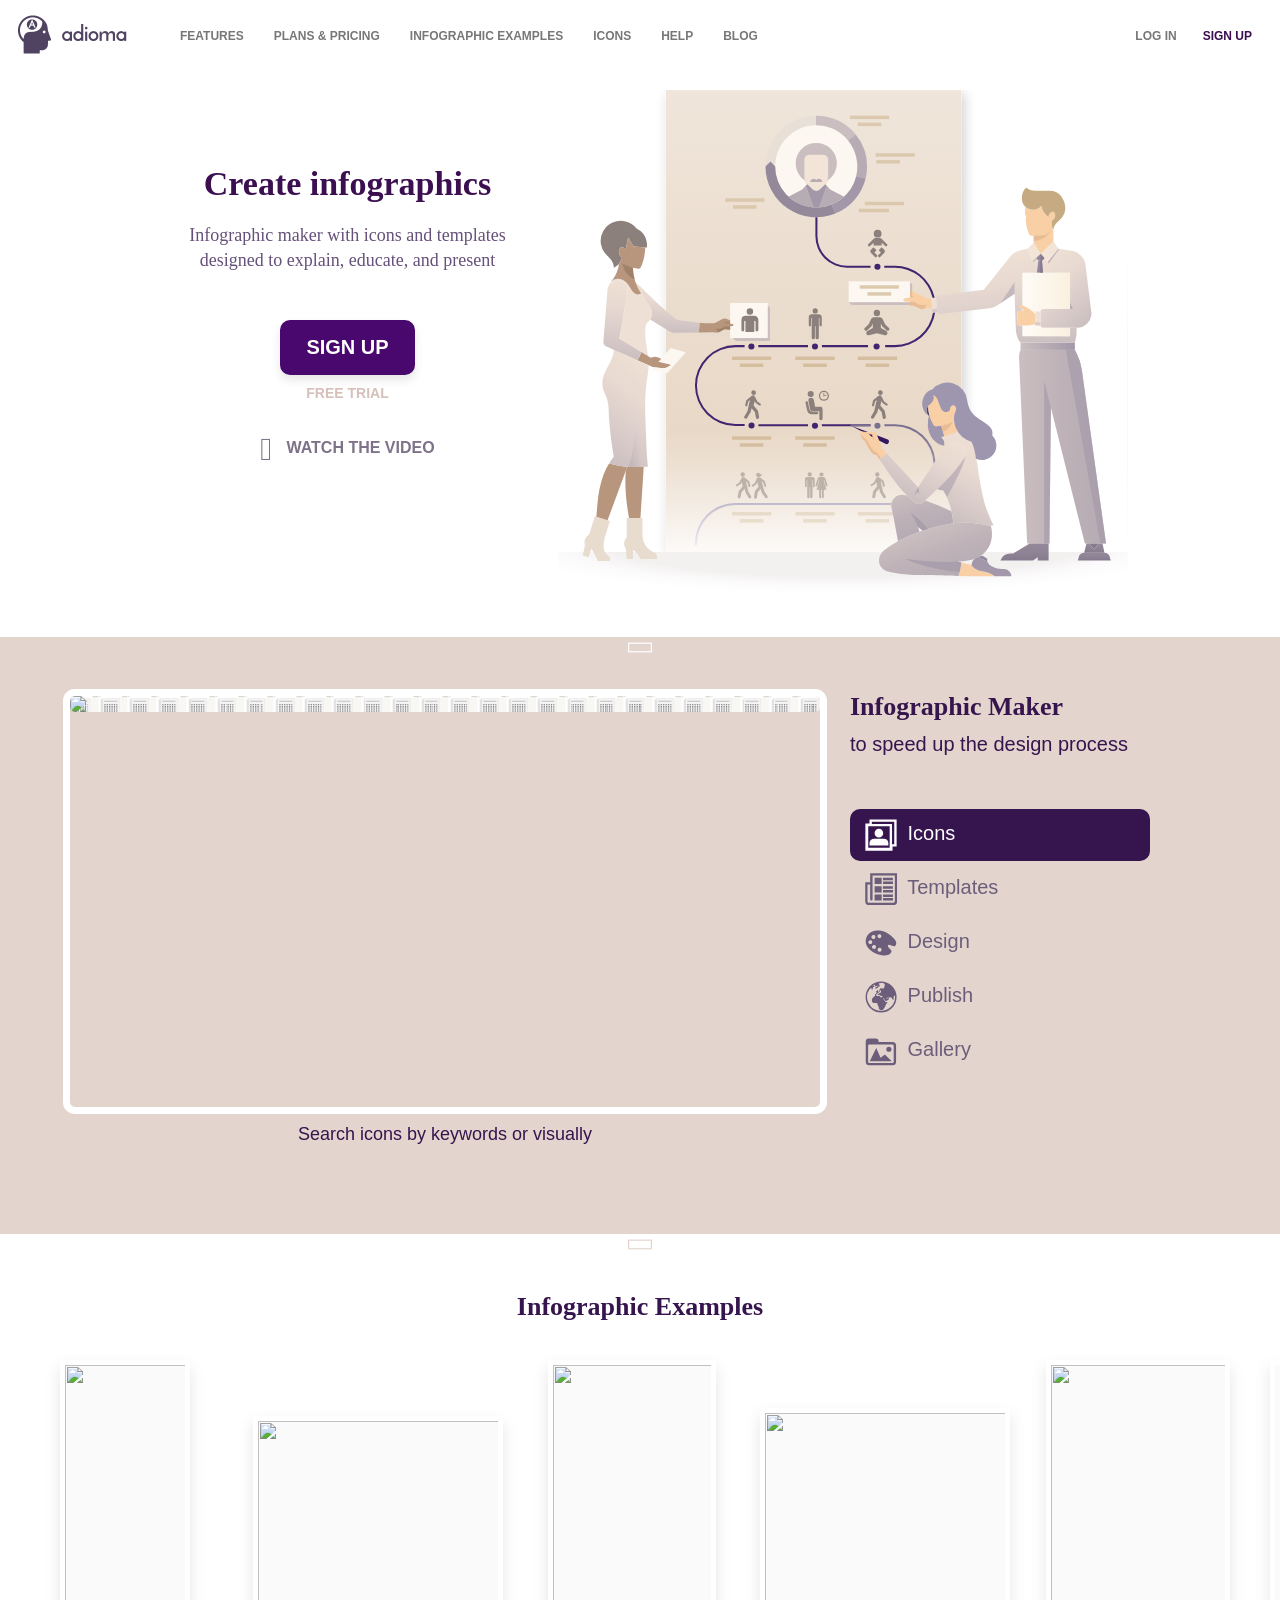
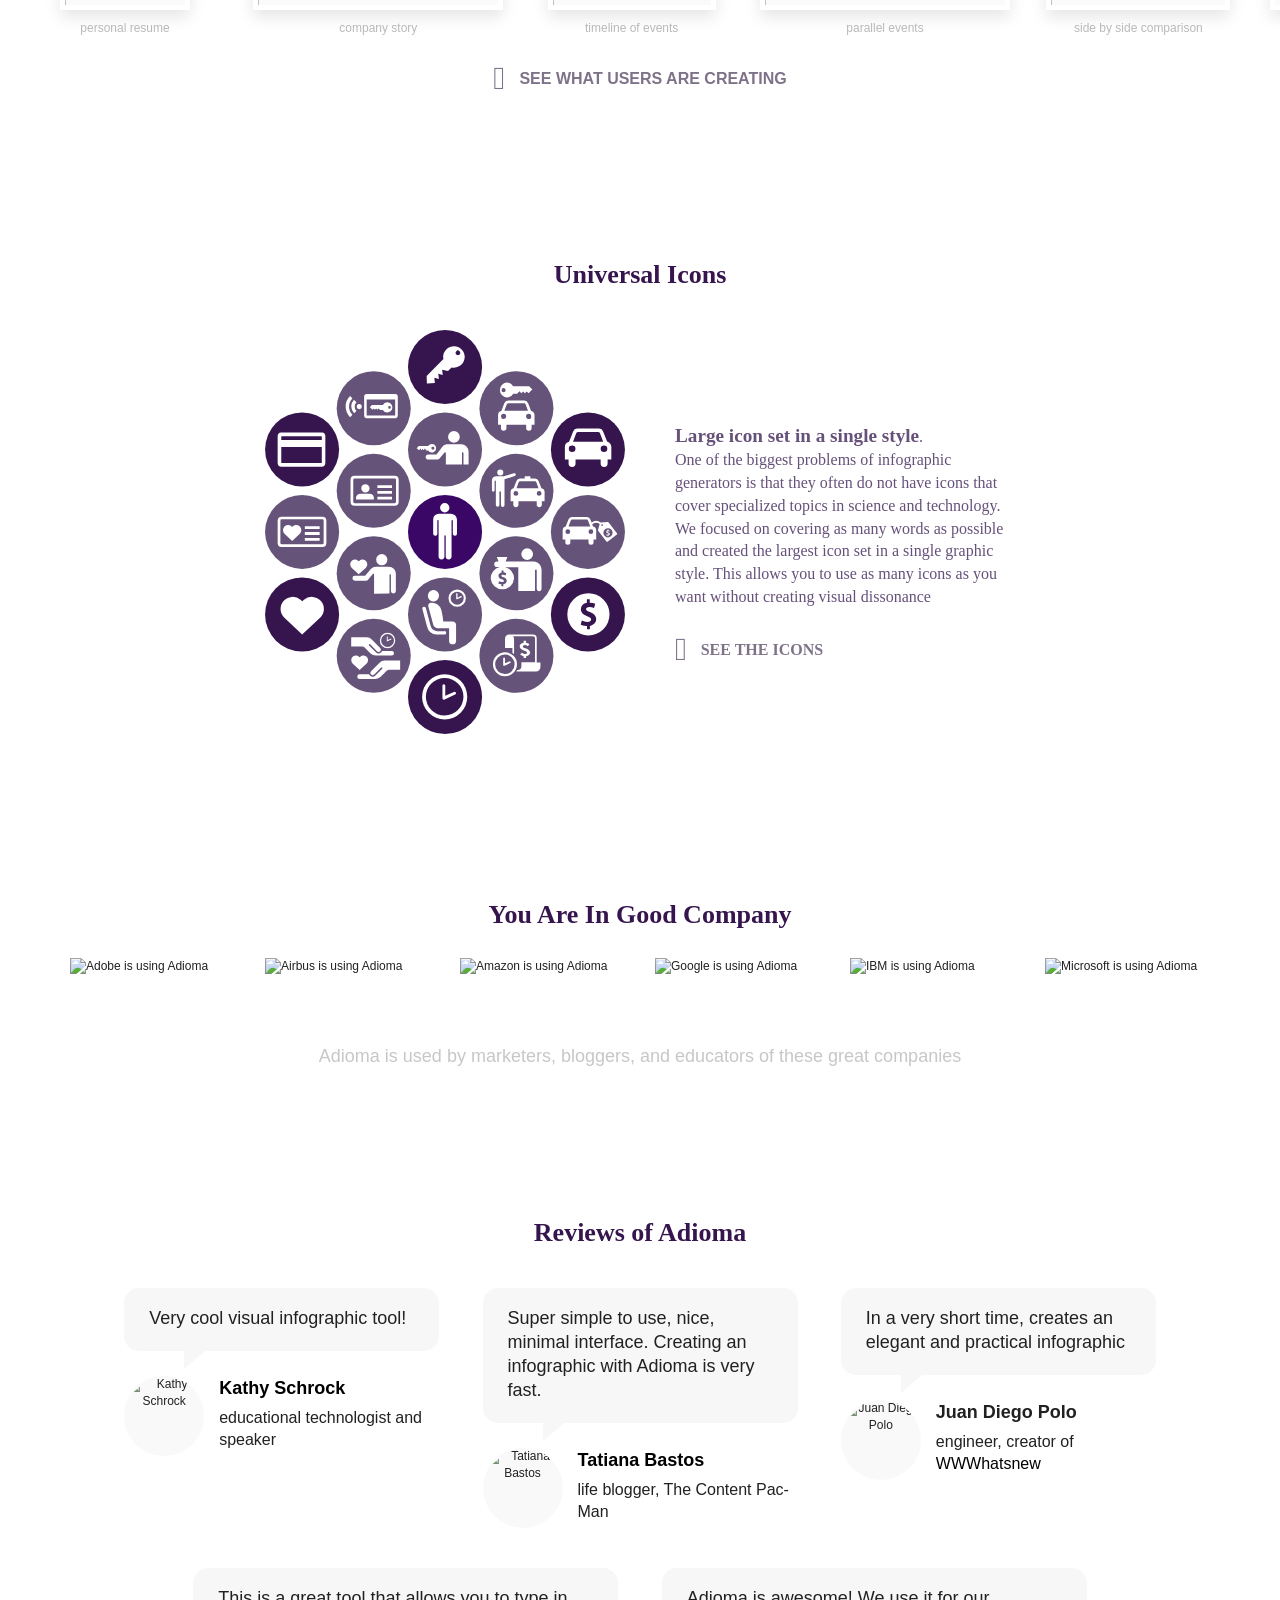
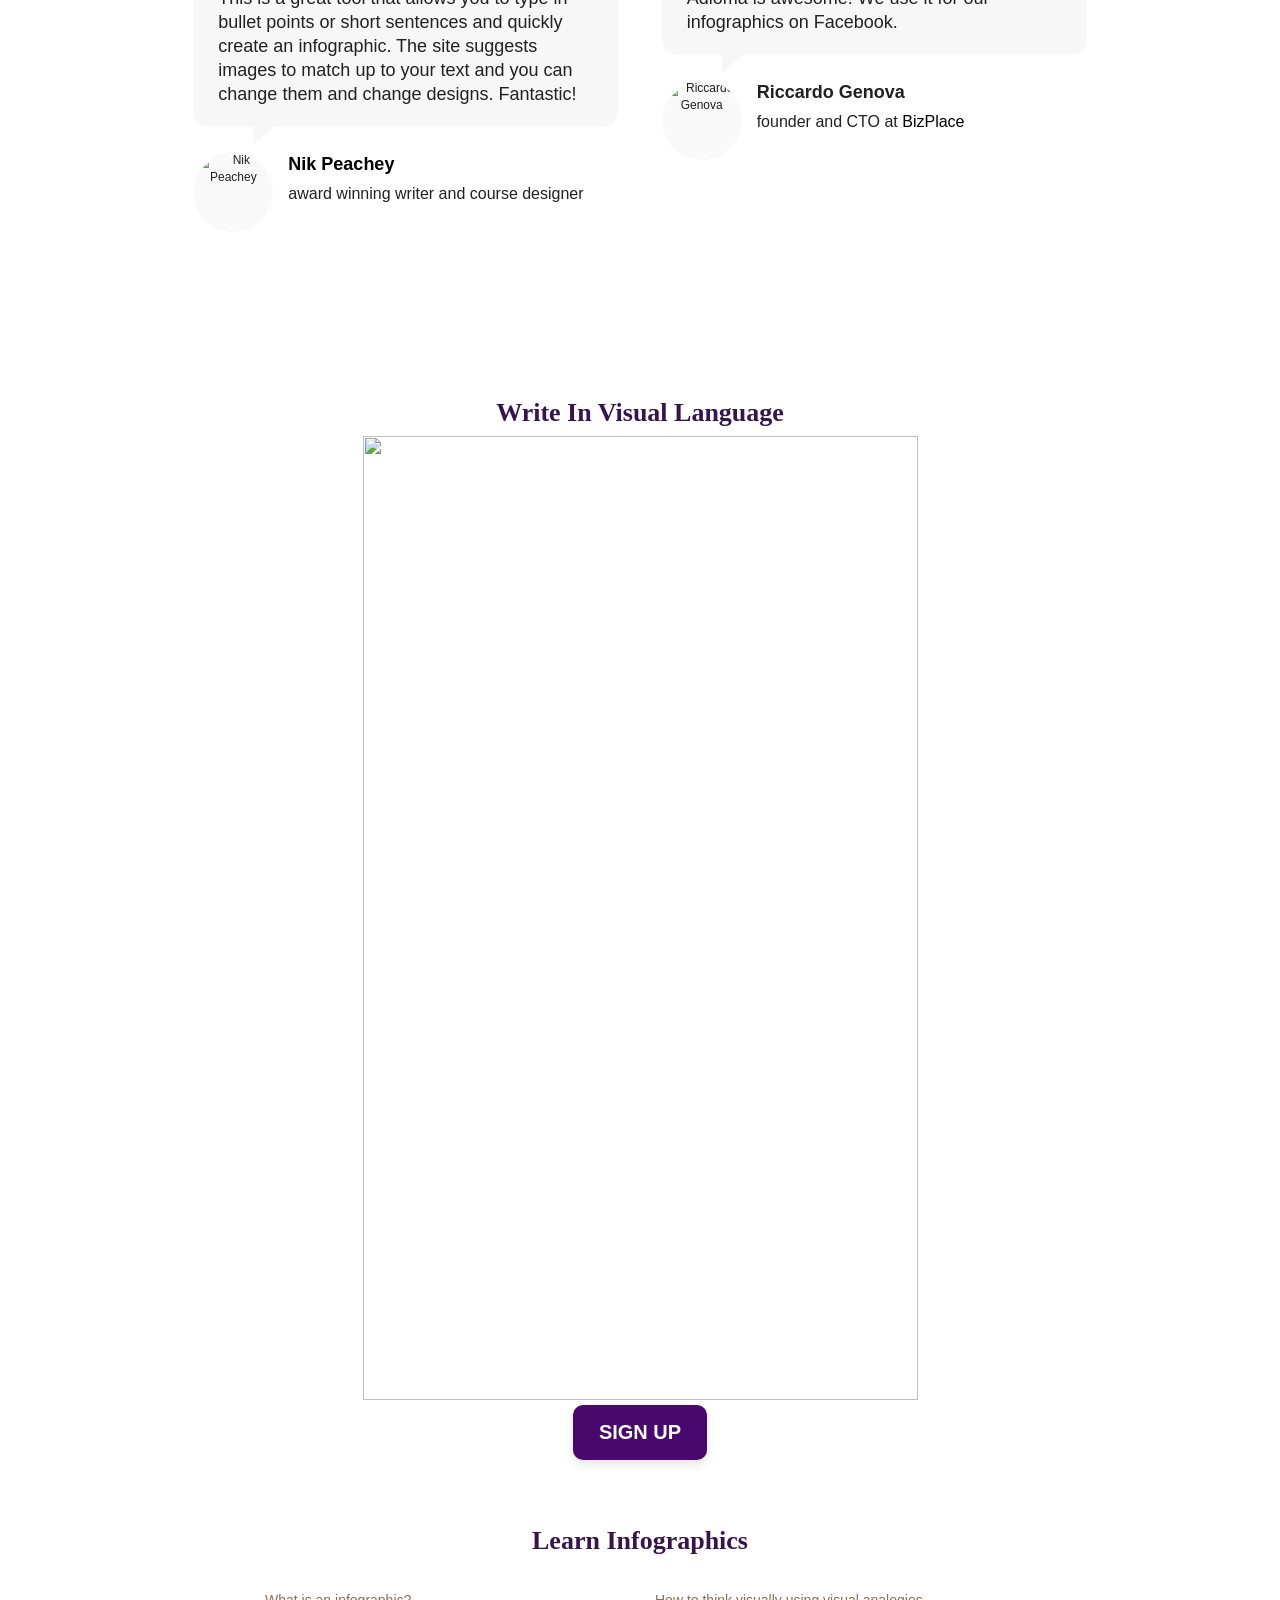
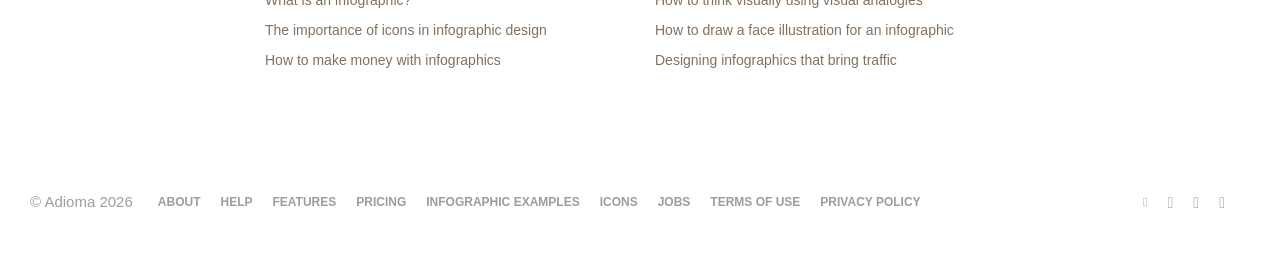
==== commit 9da4ad34: "new site structure" ====
--- a/index.html
+++ b/index.html
@@ -1,18 +1,18 @@
 <!DOCTYPE html>
-<!-- saved from url=(0062)/ -->
-<html lang="en" style="--wm-toolbar-height: 67px;"><head><meta http-equiv="Content-Type" content="text/html; charset=UTF-8"><script src="./Adioma - Infographic Maker With Timelines, Grids and Icons_files/core-fcf8c9eac36aece9d290934b54a63296.js"></script><script async="" src="./Adioma - Infographic Maker With Timelines, Grids and Icons_files/gtm.js"></script><script src="./Adioma - Infographic Maker With Timelines, Grids and Icons_files/athena.js" type="text/javascript"></script>
+<!-- saved from url=(0058)file:///Users/markvital/Downloads/adioma-rescue/index.html -->
+<html lang="en" style="--wm-toolbar-height: 67px;"><head><meta http-equiv="Content-Type" content="text/html; charset=UTF-8"><script src="file://web.archive.org/web/20260420082038/https://cdn.iubenda.com/cookie_solution/iubenda_cs/core-fcf8c9eac36aece9d290934b54a63296.js"></script><script async="" src="./assets_files/gtm.js"></script><script src="file:///Users/markvital/Downloads/adioma-rescue/Adioma%20-%20Infographic%20Maker%20With%20Timelines,%20Grids%20and%20Icons_files/core-fcf8c9eac36aece9d290934b54a63296.js"></script><script async="" src="file:///Users/markvital/Downloads/adioma-rescue/Adioma%20-%20Infographic%20Maker%20With%20Timelines,%20Grids%20and%20Icons_files/gtm.js"></script><script src="./assets_files/athena.js" type="text/javascript"></script>
 <script type="text/javascript">window.addEventListener('DOMContentLoaded',function(){var v=archive_analytics.values;v.service='wb';v.server_name='wwwb-app222.us.archive.org';v.server_ms=410;archive_analytics.send_pageview({});});</script>
-<script type="text/javascript" src="./Adioma - Infographic Maker With Timelines, Grids and Icons_files/bundle-playback.js" charset="utf-8"></script>
-<script type="text/javascript" src="./Adioma - Infographic Maker With Timelines, Grids and Icons_files/wombat.js" charset="utf-8"></script>
+<script type="text/javascript" src="./assets_files/bundle-playback.js" charset="utf-8"></script>
+<script type="text/javascript" src="./assets_files/wombat.js" charset="utf-8"></script>
 <script>window.RufflePlayer=window.RufflePlayer||{};window.RufflePlayer.config={"autoplay":"on","unmuteOverlay":"hidden","showSwfDownload":true};</script>
-<script type="text/javascript" src="./Adioma - Infographic Maker With Timelines, Grids and Icons_files/ruffle.js"></script>
+<script type="text/javascript" src="./assets_files/ruffle.js"></script>
 <script type="text/javascript">
     __wm.init("https://web.archive.org/web");
   __wm.wombat("https://adioma.com/","20260420064144","https://web.archive.org/","web","https://web-static.archive.org/_static/",
 	      "1776667304");
 </script>
-<link rel="stylesheet" type="text/css" href="./Adioma - Infographic Maker With Timelines, Grids and Icons_files/banner-styles.css">
-<link rel="stylesheet" type="text/css" href="./Adioma - Infographic Maker With Timelines, Grids and Icons_files/iconochive.css">
+<link rel="stylesheet" type="text/css" href="./assets_files/banner-styles.css">
+<link rel="stylesheet" type="text/css" href="./assets_files/iconochive.css">
 <!-- End Wayback Rewrite JS Include -->
 
         
@@ -48,7 +48,7 @@
    
        
 
-        <link href="./Adioma - Infographic Maker With Timelines, Grids and Icons_files/application-landing.css" rel="stylesheet">
+        <link href="./assets_files/application-landing.css" rel="stylesheet">
 
         
         <link rel="apple-touch-icon-precomposed" sizes="57x57" href="https://web.archive.org/web/20260420064144im_/https://cdn.adioma.com/assets/images/favicon/apple-touch-icon-57x57.png">
@@ -110,7 +110,7 @@
             "siteId":601106,
             "cookiePolicyId":7903815}; 
         </script>
-        <script type="text/javascript" src="./Adioma - Infographic Maker With Timelines, Grids and Icons_files/iubenda_cs.js" charset="UTF-8" async=""></script>
+        <script type="text/javascript" src="./assets_files/iubenda_cs.js" charset="UTF-8" async=""></script>
 <!--
 bg: F4EDE6
 text: 79688b
@@ -125,98 +125,7 @@
 
     <body style="background: white;" class="landing"><!-- BEGIN WAYBACK TOOLBAR INSERT -->
 <script>__wm.rw(0);</script>
-<div id="wm-ipp-base" lang="en" style="display: block; direction: ltr; height: 67px;" toolbar-mode="auto"><template shadowrootmode="closed"><div id="wm-ipp" style="position:fixed;left:0;top:0;right:0;" class="">
-<div id="donato" style="position:relative;width:100%;height:0;">
-  <div id="donato-base">
-    <iframe id="donato-if" src="https://archive.org/includes/donate.php?as_page=1&amp;platform=wb&amp;referer=https%3A//web.archive.org/web/20260420064144/https%3A//adioma.com/" scrolling="no" frameborder="0" style="width:100%; height:100%">
-    </iframe>
-  </div>
-</div><div id="wm-ipp-inside">
-  <div id="wm-toolbar" style="position:relative;display:flex;flex-flow:row nowrap;justify-content:space-between;" nav="async">
-    <div id="wm-logo" style="/*width:110px;*/padding-top:12px;">
-      <a href="https://web.archive.org/web/" title="Wayback Machine home page"><img src="https://web-static.archive.org/_static/images/toolbar/wayback-toolbar-logo-200.png" srcset="https://web-static.archive.org/_static/images/toolbar/wayback-toolbar-logo-100.png, https://web-static.archive.org/_static/images/toolbar/wayback-toolbar-logo-150.png 1.5x, https://web-static.archive.org/_static/images/toolbar/wayback-toolbar-logo-200.png 2x" alt="Wayback Machine" style="width:100px" border="0"></a>
-    </div>
-    <div class="c" style="display:flex;flex-flow:column nowrap;justify-content:space-between;flex:1;">
-      <form class="u" style="display:flex;flex-direction:row;flex-wrap:nowrap;" target="_top" method="get" action="https://web.archive.org/web/submit" name="wmtb" id="wmtb"><input type="text" name="url" id="wmtbURL" value="https://adioma.com/" onfocus="this.focus();this.select();" style="flex:1;" autocomplete="off"><input type="hidden" name="type" value="replay"><input type="hidden" name="date" value="20260420064144"><input type="submit" value="Go">
-      </form>
-      <div style="display:flex;flex-flow:row nowrap;align-items:flex-end;">
-                <div class="s" id="wm-nav-captures" style="flex:1;"><a class="t" href="https://web.archive.org/web/*/https://adioma.com/" title="See a list of every capture for this URL">375 captures</a><div class="r" title="Timespan for captures of this URL">29 Apr 2008 - 19 Jul 2026</div></div>
-        <div class="k">
-          <a href="https://web.archive.org/web/20101101000000/https://adioma.com/" id="wm-graph-anchor">
-            <div id="wm-ipp-sparkline" title="Explore captures for this URL" style="position: relative">
-              <canvas id="wm-sparkline-canvas" width="775" height="27" border="0"></canvas>
-            <div class="yt" style="display: none; width: 25px; height: 27px; left: 350px;"></div><div class="mt" style="display: none; width: 2px; height: 27px; left: 371px;"></div></div>
-          </a>
-        </div>
-      </div>
-    </div>
-    <div class="n">
-      <table>
-        <tbody>
-          <!-- NEXT/PREV MONTH NAV AND MONTH INDICATOR -->
-          <tr class="m">
-            <td class="b" nowrap="nowrap"><a href="https://web.archive.org/web/20260318043841/https://adioma.com/" title="04:38:41 Mar 18, 2026">Mar</a></td>
-            <td class="c" id="displayMonthEl" title="You are here: 06:41:44 Apr 20, 2026">Apr</td>
-            <td class="f" nowrap="nowrap"><a href="https://web.archive.org/web/20260613184704/https://adioma.com/" title="18:47:04 Jun 13, 2026">Jun</a></td>
-          </tr>
-          <!-- NEXT/PREV CAPTURE NAV AND DAY OF MONTH INDICATOR -->
-          <tr class="d">
-            <td class="b" nowrap="nowrap"><a href="https://web.archive.org/web/20260325054919/https://adioma.com/" title="05:49:19 Mar 25, 2026"><span class="ta"></span></a></td>
-            <td class="c" id="displayDayEl" style="width:34px;font-size:22px;white-space:nowrap;" title="You are here: 06:41:44 Apr 20, 2026">20</td>
-            <td class="f" nowrap="nowrap"><a href="https://web.archive.org/web/20260518184508/https://adioma.com/" title="18:45:08 May 18, 2026"><span class="ta"></span></a></td>
-          </tr>
-          <!-- NEXT/PREV YEAR NAV AND YEAR INDICATOR -->
-          <tr class="y">
-            <td class="b" nowrap="nowrap"><a href="https://web.archive.org/web/20250415162215/https://adioma.com/" title="16:22:15 Apr 15, 2025">2025</a></td>
-            <td class="c" id="displayYearEl" title="You are here: 06:41:44 Apr 20, 2026">2026</td>
-            <td class="f" nowrap="nowrap">2027</td>
-          </tr>
-        </tbody>
-      </table>
-    </div>
-    <div class="r" style="display:flex;flex-flow:column nowrap;align-items:flex-end;justify-content:space-between;">
-      <div id="wm-btns" style="text-align:right;height:23px;">
-                <span class="xxs">
-          <div id="wm-save-snapshot-success">success</div>
-          <div id="wm-save-snapshot-fail">fail</div>
-          <a id="wm-save-snapshot-open" href="/#" title="Share via My Web Archive">
-            <span class="iconochive-web"></span>
-          </a>
-          <a href="https://archive.org/account/login.php" title="Sign In" id="wm-sign-in">
-            <span class="iconochive-person"></span>
-          </a>
-          <span id="wm-save-snapshot-in-progress" class="iconochive-web"></span>
-        </span>
-                <a class="xxs" href="https://help.archive.org/help/category/the-wayback-machine/" title="Get some help using the Wayback Machine" style="top:-6px;"><span class="iconochive-question" style="color:rgb(87,186,244);font-size:160%;"></span></a>
-        <a id="wm-tb-close" href="/#close" style="top:-2px;" title="Close the toolbar"><span class="iconochive-remove-circle" style="color:#888888;font-size:240%;"></span></a>
-      </div>
-      <div id="wm-share" class="xxs">
-        <a href="https://web.archive.org/web/20260420064144/http://web.archive.org/screenshot/https://adioma.com/" id="wm-screenshot" title="screenshot" style="visibility: hidden;">
-          <span class="wm-icon-screen-shot"></span>
-        </a>
-        <a href="/#" id="wm-video" title="video">
-          <span class="iconochive-movies"></span>
-        </a>
-        <a id="wm-share-facebook" href="/#" data-url="/" title="Share on Facebook" style="margin-right:5px;" target="_blank"><span class="iconochive-facebook" style="color:#3b5998;font-size:160%;"></span></a>
-        <a id="wm-share-twitter" href="/#" data-url="/" title="Share on Twitter" style="margin-right:5px;" target="_blank"><span class="iconochive-twitter" style="color:#1dcaff;font-size:160%;"></span></a>
-      </div>
-      <div style="padding-right:2px;text-align:right;white-space:nowrap;">
-        <a id="wm-expand" class="wm-btn wm-closed" href="/#expand"><span id="wm-expand-icon" class="iconochive-down-solid"></span> <span class="xxs" style="font-size:80%;">About this capture</span></a>
-      </div>
-    </div>
-  </div>
-    <div id="wm-capinfo" style="border-top:1px solid #777;display:none; overflow: hidden">
-        <div id="wm-capinfo-notice" source="api"></div>
-                <div id="wm-capinfo-collected-by" source="api" trigger="hover" token="MbnKAxiAGexxdhQ-Lq0ZF2wEhOLH2jU1RA_hI7I_5o1wOCh7gJPtUeISsH8tG8XAFYaQVw"><div style="background-color:#666;color:#fff;font-weight:bold;text-align:center;padding:2px 0;">COLLECTED BY</div><div id="wm-collected-by-content" style="padding:3px;position:relative"><div style="display:inline-block;vertical-align:top;width:49%;"><span class="c-logo" style="background-image:url(https://archive.org/services/img/commoncrawl);"></span><div>Collection: <a style="color:#33f;" href="https://archive.org/details/commoncrawl" target="_new"><span class="wm-title">Common Crawl</span></a></div><div style="max-height:75px;overflow:hidden;position:relative;"><iframe sandbox="allow-popups allow-popups-to-escape-sandbox" scrolling="no" frameborder="0" title="collection description" style="display:block;width:100%;height:75px;border:0;overflow:hidden;" srcdoc="&lt;!DOCTYPE html&gt;&lt;html&gt;&lt;head&gt;&lt;meta charset=&quot;utf-8&quot;&gt;&lt;base target=&quot;_blank&quot;&gt;&lt;style&gt;html,body{margin:0;padding:0;overflow:hidden;background:transparent}body{font:normal 11px/1.4 &quot;Helvetica Neue&quot;,Helvetica,Arial,sans-serif;color:#000}a{color:#33f}img{max-width:100%}&lt;/style&gt;&lt;/head&gt;&lt;body&gt;Web crawl data from Common Crawl.&lt;/body&gt;&lt;/html&gt;" allow="autoplay 'self'; fullscreen 'self'"></iframe><div style="position:absolute;top:0;left:0;width:100%;height:75px;pointer-events:none;background:linear-gradient(to bottom,rgba(255,255,255,0) 0%,rgba(255,255,255,0) 90%,rgba(255,255,255,1) 100%);"></div></div></div></div></div>
-    <div id="wm-capinfo-timestamps">
-    <div style="background-color:#666;color:#fff;font-weight:bold;text-align:center;padding:2px 0;" title="Timestamps for the elements of this page">TIMESTAMPS</div>
-    <div>
-      <div id="wm-capresources" style="margin:0 5px 5px 5px;max-height:250px;overflow-y:scroll !important"></div>
-      <div id="wm-capresources-loading" style="text-align:left;margin:0 20px 5px 5px;display:none"><img src="https://web-static.archive.org/_static/images/loading.gif" alt="loading"></div>
-    </div>
-    </div>
-  </div></div></div><link rel="stylesheet" type="text/css" href="./Adioma - Infographic Maker With Timelines, Grids and Icons_files/banner-styles.css"><link rel="stylesheet" type="text/css" href="./Adioma - Infographic Maker With Timelines, Grids and Icons_files/iconochive.css"><div class="wb-autocomplete-suggestions "></div></template>
-</div><div id="wm-ipp-print">The Wayback Machine - /</div>
+<div id="wm-ipp-print">The Wayback Machine - /</div>
 <script type="text/javascript">//<![CDATA[
 __wm.bt(775,27,25,2,"web","https://adioma.com/","20260420064144",1996,"https://web-static.archive.org/_static/",["https://web-static.archive.org/_static/css/banner-styles.css?v=1utQkbB3","https://web-static.archive.org/_static/css/iconochive.css?v=3PDvdIFv"], false);
   __wm.rw(1);
@@ -229,19 +138,19 @@
             <nav role="navigation" class=" navbar navbar-default navbar-static-top" style="margin-bottom: 0; min-height: 60px;">       
           <div class="container-fluid header">
             <div class="navbar-header navbar-left pull-left">
-              <a class="navbar-brand" href="/"><img src="./Adioma - Infographic Maker With Timelines, Grids and Icons_files/adioma-logo-full.png"></a>
+              <a class="navbar-brand" href="file:///"><img src="./assets_files/adioma-logo-full.png"></a>
               <ul class="left-menunav nav navbar-nav pull-left">
                   <li class="top-menu-item hidden-xs">
-                                                <a href="/features" class="">Features</a>
+                                                <a href="file:///features" class="">Features</a>
                                         </li>
                    <li class="top-menu-item hidden-xs">
-                                             <a href="/pricing"><span class="hidden-sm">Plans &amp; </span>Pricing</a>
+                                             <a href="file:///pricing"><span class="hidden-sm">Plans &amp; </span>Pricing</a>
                                         </li>
                   <li class="top-menu-item hidden-xs">
-                                                <a href="/infographics" title="Examples of infographics made by our users"><span class="hidden-sm">Infographic </span>Examples</a>
+                                                <a href="file:///infographics" title="Examples of infographics made by our users"><span class="hidden-sm">Infographic </span>Examples</a>
                                         </li>
                   <li class="top-menu-item hidden-xs">
-                                                <a href="/icons" title="Browse our icon collection">Icons</a>
+                                                <a href="file:///icons" title="Browse our icon collection">Icons</a>
                                         </li>
                    <li class="top-menu-item hidden-xs hidden-sm">
                         <a href="https://web.archive.org/web/20260420064144/http://help.adioma.com/">Help</a>
@@ -257,10 +166,10 @@
               <ul class="nav pull-left navbarform" style="
     margin-top: 3px;">
                 <li class="menu-login pull-left hidden-xs">
-                    <p class="navbar-text" style="margin: 18px 0;"><a class="btn btn-link" style="color: #777;" href="/login"><strong>LOG IN</strong></a></p>
+                    <p class="navbar-text" style="margin: 18px 0;"><a class="btn btn-link" style="color: #777;" href="file:///login"><strong>LOG IN</strong></a></p>
                 </li>
                 <li class="menu-login pull-left">
-                    <p class="navbar-text" style="margin: 18px 0;"><a class="btn btn-link" style="color: #3B0F51;" href="/pricing"><strong>SIGN UP</strong></a></p>
+                    <p class="navbar-text" style="margin: 18px 0;"><a class="btn btn-link" style="color: #3B0F51;" href="file:///pricing"><strong>SIGN UP</strong></a></p>
                 </li>
                 <li class="account-menu-dropdown dropdown pull-right visible-xs">
 
@@ -272,12 +181,12 @@
                 </button>
                   <ul class="nav dropdown-menu account-menu">
                       
-                                <li class=""><a href="/features">Features</a></li>
-                                <li class=""><a href="/pricing">Pricing</a></li>
-                                <li class=""><a href="/infographics">Infographic Examples</a></li>
+                                <li class=""><a href="file:///features">Features</a></li>
+                                <li class=""><a href="file:///pricing">Pricing</a></li>
+                                <li class=""><a href="file:///infographics">Infographic Examples</a></li>
                                 <li><a href="https://web.archive.org/web/20260420064144/http://help.adioma.com/">Help</a></li>
-                                <li><a class="btn btn-success btn-block" href="/login">Log In</a></li>
-                                <li><a class="btn btn-primary btn-block" href="/pricing">Sign Up</a></li>
+                                <li><a class="btn btn-success btn-block" href="file:///login">Log In</a></li>
+                                <li><a class="btn btn-primary btn-block" href="file:///pricing">Sign Up</a></li>
                   </ul>
                 </li>
               </ul>
@@ -299,20 +208,20 @@
                         <h1 class="text-center text-large">Create infographics</h1>
                         <p class="hero-text lead text-center">Infographic maker with icons and templates designed to explain, <span class="text-nowrap">educate, and present</span></p>
                         <p class="text-center">
-                            <a class="btn btn-default btn-lg signup-btn-main" href="/pricing"> Sign Up </a>
+                            <a class="btn btn-default btn-lg signup-btn-main" href="file:///pricing"> Sign Up </a>
                         </p>
                         <p class="text-center signup-free-trial">
                             FREE TRIAL
                         </p>
                         <p class="the-video text-center" style="margin-top: 30px; margin-bottom: 30px;">
-                            <a href="/#videoModal" data-toggle="modal" class="cta-link">
+                            <a href="file:///#videoModal" data-toggle="modal" class="cta-link">
                                 <i class="fa fa-play-circle-o fa-2x" aria-hidden="true" style="vertical-align: middle;"></i> Watch The VIDEO
                             </a>
                         </p>
                     </div>
                     <div class="col-sm-6 col-md-6 col-lg-6 the-interface-illustration">
                         <img style="background-image: url([data-uri]);
-}" src="./Adioma - Infographic Maker With Timelines, Grids and Icons_files/adioma-infographic-interface-illustration.svg">
+}" src="./assets_files/adioma-infographic-interface-illustration.svg">
                     </div>
                 </div>
             </div>
@@ -339,7 +248,7 @@
                             <div role="tabpanel" class="tab-pane fade in active" id="feature-1">
                                 <div class="feature-figure">
                                     <div class="image">
-                                        <img class="" style="background-image: url([data-uri]);" srcset="https://web.archive.org/web/20260420064144im_/https://cdn.adioma.com/assets/images/homepage/features/screen-1.jpg 1x, https://web.archive.org/web/20260420064144im_/https://cdn.adioma.com/assets/images/homepage/features/screen-1-2x.jpg 2x" src="./Adioma - Infographic Maker With Timelines, Grids and Icons_files/screen-1.jpg">
+                                        <img class="" style="background-image: url([data-uri]);" srcset="https://web.archive.org/web/20260420064144im_/https://cdn.adioma.com/assets/images/homepage/features/screen-1.jpg 1x, https://web.archive.org/web/20260420064144im_/https://cdn.adioma.com/assets/images/homepage/features/screen-1-2x.jpg 2x" src="file:///Users/markvital/Downloads/adioma-rescue/Adioma%20-%20Infographic%20Maker%20With%20Timelines,%20Grids%20and%20Icons_files/screen-1.jpg">
                                     </div>
                                     <div class="caption lead">Search icons by keywords or visually</div>
                                 </div>
@@ -347,7 +256,7 @@
                             <div role="tabpanel" class="tab-pane fade" id="feature-2">
                                 <div class="feature-figure">
                                     <div class="image">
-                                        <img class="image-lazyload" src="./Adioma - Infographic Maker With Timelines, Grids and Icons_files/dummy-screen.png" data-srcset="https://web.archive.org/web/20260420064144im_/https://cdn.adioma.com/assets/images/homepage/features/screen-2.png 1x, https://web.archive.org/web/20260420064144im_/https://cdn.adioma.com/assets/images/homepage/features/screen-2-2x.png 2x" data-src="https://web.archive.org/web/20260420064144/https://cdn.adioma.com/assets/images/homepage/features/screen-2.png">
+                                        <img class="image-lazyload" src="./assets_files/dummy-screen.png" data-srcset="https://web.archive.org/web/20260420064144im_/https://cdn.adioma.com/assets/images/homepage/features/screen-2.png 1x, https://web.archive.org/web/20260420064144im_/https://cdn.adioma.com/assets/images/homepage/features/screen-2-2x.png 2x" data-src="https://web.archive.org/web/20260420064144/https://cdn.adioma.com/assets/images/homepage/features/screen-2.png">
                                     </div>
                                     <div class="caption lead">Use templates to re-layout data in different ways</div>
                                 </div>
@@ -355,7 +264,7 @@
                             <div role="tabpanel" class="tab-pane fade" id="feature-3">
                                 <div class="feature-figure">
                                     <div class="image">
-                                        <img class="image-lazyload" src="./Adioma - Infographic Maker With Timelines, Grids and Icons_files/dummy-screen.png" data-srcset="https://web.archive.org/web/20260420064144im_/https://cdn.adioma.com/assets/images/homepage/features/screen-3.png 1x, https://web.archive.org/web/20260420064144im_/https://cdn.adioma.com/assets/images/homepage/features/screen-3-2x.png 2x" data-src="https://web.archive.org/web/20260420064144/https://cdn.adioma.com/assets/images/homepage/features/screen-3.png">
+                                        <img class="image-lazyload" src="./assets_files/dummy-screen.png" data-srcset="https://web.archive.org/web/20260420064144im_/https://cdn.adioma.com/assets/images/homepage/features/screen-3.png 1x, https://web.archive.org/web/20260420064144im_/https://cdn.adioma.com/assets/images/homepage/features/screen-3-2x.png 2x" data-src="https://web.archive.org/web/20260420064144/https://cdn.adioma.com/assets/images/homepage/features/screen-3.png">
                                     </div>
                                     <div class="caption lead">Change colors and add illustrations</div>
                                 </div>
@@ -363,7 +272,7 @@
                             <div role="tabpanel" class="tab-pane fade" id="feature-4">
                                 <div class="feature-figure">
                                     <div class="image">
-                                        <img class="image-lazyload" src="./Adioma - Infographic Maker With Timelines, Grids and Icons_files/dummy-screen.png" data-srcset="https://web.archive.org/web/20260420064144im_/https://cdn.adioma.com/assets/images/homepage/features/screen-4.png 1x, https://web.archive.org/web/20260420064144im_/https://cdn.adioma.com/assets/images/homepage/features/screen-4-2x.png 2x" data-src="https://web.archive.org/web/20260420064144/https://cdn.adioma.com/assets/images/homepage/features/screen-4.png">
+                                        <img class="image-lazyload" src="./assets_files/dummy-screen.png" data-srcset="https://web.archive.org/web/20260420064144im_/https://cdn.adioma.com/assets/images/homepage/features/screen-4.png 1x, https://web.archive.org/web/20260420064144im_/https://cdn.adioma.com/assets/images/homepage/features/screen-4-2x.png 2x" data-src="https://web.archive.org/web/20260420064144/https://cdn.adioma.com/assets/images/homepage/features/screen-4.png">
                                     </div>
                                     <div class="caption lead">Embed and publish clickable infographics on your website</div>
                                 </div>
@@ -371,7 +280,7 @@
                             <div role="tabpanel" class="tab-pane fade" id="feature-5">
                                 <div class="feature-figure">
                                     <div class="image">
-                                        <img class="image-lazyload" src="./Adioma - Infographic Maker With Timelines, Grids and Icons_files/dummy-screen.png" data-srcset="https://web.archive.org/web/20260420064144im_/https://cdn.adioma.com/assets/images/homepage/features/screen-5.png 1x, https://web.archive.org/web/20260420064144im_/https://cdn.adioma.com/assets/images/homepage/features/screen-5-2x.png 2x" data-src="https://web.archive.org/web/20260420064144/https://cdn.adioma.com/assets/images/homepage/features/screen-5.png">
+                                        <img class="image-lazyload" src="./assets_files/dummy-screen.png" data-srcset="https://web.archive.org/web/20260420064144im_/https://cdn.adioma.com/assets/images/homepage/features/screen-5.png 1x, https://web.archive.org/web/20260420064144im_/https://cdn.adioma.com/assets/images/homepage/features/screen-5-2x.png 2x" data-src="https://web.archive.org/web/20260420064144/https://cdn.adioma.com/assets/images/homepage/features/screen-5.png">
                                     </div>
 
                                     <div class="caption lead">Store infographics privately in your gallery</div>
@@ -391,31 +300,31 @@
 
                         <ul class="features-selector nav nav-pills nav-stacked" role="tablist">
                             <li role="presentation" class="active">
-                                <a href="/#feature-1" aria-controls="feature-1" role="tab" data-toggle="tab" aria-expanded="true">
+                                <a href="file:///#feature-1" aria-controls="feature-1" role="tab" data-toggle="tab" aria-expanded="true">
                                     <svg class="icon" xmlns="http://www.w3.org/2000/svg" xmlns:xlink="http://www.w3.org/1999/xlink" x="0px" y="0px" viewBox="0 0 128 128" xml:space="preserve"><path d="M93.3,106.1H18.1v-9.8c0-11.1,8.2-17.4,19-17.3h37.2c11.1,0,19,6.2,19.1,17.3V106.1z M55.6,73.8c9.6,0,17.3-7.7,17.3-17.3c0-9.6-7.7-17.3-17.3-17.3c-9.6,0-17.3,7.7-17.3,17.3C38.3,66,46,73.7,55.6,73.8z M126.5,1.5v2v104.6v2h-2h-14.4v14.4v2h-2H3.5h-2v-2V19.9v-2h2h14.4V3.5v-2h2h104.6H126.5z M98.7,29.3H13V115h85.7V29.3z M117,11H27.3v8.9h80.8v80.8h8.9V11z"></path></svg>
                                     Icons
                                 </a>
                             </li>
                             <li role="presentation">
-                                <a href="/#feature-2" aria-controls="feature-2" role="tab" data-toggle="tab" aria-expanded="false">
+                                <a href="file:///#feature-2" aria-controls="feature-2" role="tab" data-toggle="tab" aria-expanded="false">
                                     <svg class="icon" xmlns="http://www.w3.org/2000/svg" viewBox="0 0 126.55 127"><path d="M20.22,0.5v36H0.72v76.25A14.57,14.57,0,0,0,15.37,127.5h97.25a14.57,14.57,0,0,0,14.65-14.75V0.5H20.22Zm98,112h-0.1a5.5,5.5,0,0,1-5.4,5.5H15.37a5.54,5.54,0,0,1-5.65-5.25V46h10.5v58.5A4.71,4.71,0,0,0,25,109.2a4.61,4.61,0,0,0,4.75-4.7V10h88.5V112.5ZM65.89,43.63h-28V19h28V43.63Zm44.5-14.5H70.89v-10h39.5v10Zm0.5,14.5H71.39v-10h39.5v10Zm-45,33.69h-28V52.69h28V77.31Zm44.5-14.5H70.89v-10h39.5v10Zm0.5,14.5H71.39v-10h39.5v10Zm-45,32.19h-28V84.88h28V109.5ZM110.39,95H70.89V85h39.5V95Zm0.5,14.5H71.39v-10h39.5v10Z"></path></svg>
                                     Templates
                                 </a>
                             </li>
                             <li role="presentation">
-                                <a href="/#feature-3" aria-controls="feature-3" role="tab" data-toggle="tab" aria-expanded="false">
+                                <a href="file:///#feature-3" aria-controls="feature-3" role="tab" data-toggle="tab" aria-expanded="false">
                                     <svg class="icon" xmlns="http://www.w3.org/2000/svg" viewBox="0 0 128 128"><path d="M119.7,51.14S97,21.78,64.19,15.48C22.42,7.37,5.52,34.43,3,52.89c-4.5,32.35,31.11,50.91,47.41,55.91,40.36,12.3,53.67-1.85,55.52-11C107.6,89.1,88.74,82.89,92,73.69c3-8.4,21.76,8.25,28.46,2C122.7,73.69,129.85,65.19,119.7,51.14Zm-91,11.25A7.78,7.78,0,1,1,23,53,7.78,7.78,0,0,1,28.68,62.39Zm3.05-14.81a7.77,7.77,0,1,1,9.4-5.7A7.77,7.77,0,0,1,31.73,47.58ZM43.38,81.69a7.77,7.77,0,1,1-5.7-9.4A7.77,7.77,0,0,1,43.38,81.69Zm12.4-37.51a7.8,7.8,0,1,1,9.41-5.75A7.84,7.84,0,0,1,55.78,44.18Zm10,48.67A7.78,7.78,0,1,1,60,83.44,7.78,7.78,0,0,1,65.74,92.85Z"></path></svg>
                                     Design
                                 </a>
                             </li>
                             <li role="presentation">
-                                <a href="/#feature-4" aria-controls="feature-4" role="tab" data-toggle="tab" aria-expanded="false">
+                                <a href="file:///#feature-4" aria-controls="feature-4" role="tab" data-toggle="tab" aria-expanded="false">
                                     <svg class="icon" xmlns="http://www.w3.org/2000/svg" viewBox="0 0 128 128"><path d="M64.3,2a62,62,0,1,0,62,62A62,62,0,0,0,64.3,2Zm0,117.73a55.61,55.61,0,0,1-45-88.48c1.7-1,2.87-2.56,5.31-2,0,.43.32,1.28.32,1.49,1.17-.21,1.81-1.27,2.13-2.55,1.81,1.81-.11,4.68-.75,6.49,6.28.85,4.15-3.51,5-7.23.75-3.3,6.49-4.68,5.53-8.83a8.21,8.21,0,0,0-5.21,1,1.71,1.71,0,0,1-.1-.75c2-1.38,4-2.66,6.16-3.93,3.62-.11,4.36,3.19.64,4.57-1.27,4.15,3.72,1.81,5,1.28,1.49-.75,1.28-1,3.19-1.28,1.7-.32,3,.21,4.47-.64-1.39,4.47-7,4.47-9.47,7.87-3.51,5.11,5.53,3.51,8.4,1.17,1.81-1.49,2.34-4,4-5.21,2-1.38,4.79-.32,5.32-3.08.11-.64-1.81-4.36-1.91-4.79-1.07-2.55-2.45-2.23,0-5.21a11.25,11.25,0,0,1-1.92-.11V8.7a63,63,0,0,1,9.15-.85,55.72,55.72,0,0,1,8.51.64c2,1.27,3.51,3.29,5.42,5.21,5.53,5.42-2.87,3.72-2.23,7.66.32,2.23,3.08,1.06,1.17,4.46-1.07,1.92-3.62,2.23-3.19,4.57-4.36.75-6.81-2.87-11.17-1.17-2.13.86-4.47,2.13-5,4.15-.74,3.51,2.13,3.19,4.36,5,1.92,1.49,1.7,1.49,1.17,4.68-.42,2.87-.32,4-3.08,5.1-1.28.43-3,.22-4.15,1-.32.21-.74,1.92-1.28,2.34-1.48,1.06-5.95.64-4.78,3.94,1.7.21,2.66-.75,4.15-.75,3.19-.1,1.48.43,3.61,2.13,2.34,1.81,5.74,2,8.62,3.19,1.38.64,2.34,1.7,4,1.49.42,2.66-1.81,3.29-3.94,3.93-3.19,1-4.15.75-5.95-2.12-2.34-3.51-2.87-2.45-7.34-3-1.92-.11-7-.75-8.3-2.24-1.48-1.91.32-4.57,1.92-5.63,2.55-1.81,3.19-1.38,4.68-3.94,1.91-2.87,1.91-1.91,4.57-3.08,2.23-1,4-2.45,3.94-5.11a3,3,0,0,1-2.24-3.08l-2.66-1c.22,1.17,3.73,10-1.27,7.55-1.92-.95,0-9.46-5.21-7.76.21,2.45-.64,2.87-2.34,4.25-2.45,2.13-2.56,0-1.81,3.2.64,2.12,2.13,1.8,1.27,4.57C45.69,49.86,43,50,45.37,52.3a5.69,5.69,0,0,1-3.3-.32c-2.87,2.87-1.27,3.72-2.44,7.34s-6,4.79-8.51,7.44c-4.36,4.58-5.53,16.38.64,19.79,4.78,2.65,9.57.1,14.35,1.91,3.2,1.17,4.15,3.08,4.58,6.17.42,3.51,3.51,5.53,4,9.78.32,3.51.11,5.85,2.44,8.62a20.23,20.23,0,0,0,5.22,4.25c2.87,1.17,3.72-.11,6.16-1.28.85-.32,2.24-.63,3.09-1,2.12-1.07,1.17-.22,2.34-2s1.7-3.73,3.19-5.43c2-2,2.66-2.66,3.72-5.32.85-2,1-4.14,1.81-6.38s3-4,4.15-5.85,1.7-4.46,3.19-6.16c-1.92.1-5.32.85-7.24.21-2.12-.74-2.55-3.08-4-4.79-2.34-3.08-6.48-7.76-6.27-12.12,1.49-.21,6,7.87,6.91,9.47C82.59,81.33,84.72,80,88.87,78c2-1,10.21-5.64,6.8-8.62C93.44,67.51,84.51,72.51,85.46,67a70.88,70.88,0,0,0,11.59-1.07c1.81-.31,3.2-1.38,5-1.17.32,0,1.07,1.71,1.7,1.92,1,.32,2.56,0,3.62,0,.21,2.55,3.51,9.89,6.91,9,.22-5.64,0-10.85,1.39-16.27a28.5,28.5,0,0,1,4.36-.11c.1,1.38.1,2.87.1,4.36A56,56,0,0,1,64.3,119.73Z"></path></svg>
                                     Publish
                                 </a>
                             </li>
                             <li role="presentation">
-                                <a href="/#feature-5" aria-controls="feature-5" role="tab" data-toggle="tab" aria-expanded="false">
+                                <a href="file:///#feature-5" aria-controls="feature-5" role="tab" data-toggle="tab" aria-expanded="false">
                                     <svg class="icon" xmlns="http://www.w3.org/2000/svg" viewBox="0 0 128 128"><path d="M3,106.67A14.37,14.37,0,0,0,17.33,121H110a14.37,14.37,0,0,0,14.33-14.33v-64A14.37,14.37,0,0,0,110,28.33H54.59V26.42A12.46,12.46,0,0,0,42.17,14H15.42A12.46,12.46,0,0,0,3,26.42V40m111.78,66.72a4.85,4.85,0,0,1-4.78,4.78H17.33a4.85,4.85,0,0,1-4.78-4.78v-64a4.85,4.85,0,0,1,4.78-4.78H110a4.85,4.85,0,0,1,4.78,4.78Z"></path><path d="M95.59,67.45A10.39,10.39,0,1,0,85.2,57.07,10.35,10.35,0,0,0,95.59,67.45Z"></path><path d="M107.27,105,79.38,78.23,62.27,90.52,45,52.07,19,105Z"></path></svg>
                                     Gallery
                                 </a>
@@ -441,62 +350,62 @@
                 <div class="sample-graphics">
                     <div class="sample" data-paroller-factor="0.1" data-paroller-type="foreground" data-paroller-direction="horizontal">
                         <div class="sample-image">
-                            <img class="image-lazyload" width="130" height="250" src="./Adioma - Infographic Maker With Timelines, Grids and Icons_files/dummy1px.png" data-srcset="https://web.archive.org/web/20260420064144im_/https://cdn.adioma.com/assets/images/homepage/samples/personal-resume-infographic.png 1x, https://web.archive.org/web/20260420064144im_/https://cdn.adioma.com/assets/images/homepage/samples/personal-resume-infographic-2x.png 2x" data-src="https://web.archive.org/web/20260420064144/https://cdn.adioma.com/assets/images/homepage/samples/personal-resume-infographic.png">
+                            <img class="image-lazyload" width="130" height="250" src="https://cdn.adioma.com/assets/images/homepage/samples/personal-resume-infographic.png" srcset="https://cdn.adioma.com/assets/images/homepage/samples/personal-resume-infographic.png 1x, https://web.archive.org/web/20260420064144im_/https://cdn.adioma.com/assets/images/homepage/samples/personal-resume-infographic-2x.png 2x">
                         </div>
                         <p class="sample-caption">personal resume</p>
                     </div>
                     <div class="sample" data-paroller-factor="0.1" data-paroller-type="foreground" data-paroller-direction="horizontal">
                         <div class="sample-image">
-                            <img class="image-lazyload" width="250" height="194" src="./Adioma - Infographic Maker With Timelines, Grids and Icons_files/dummy1px.png" data-srcset="https://web.archive.org/web/20260420064144im_/https://cdn.adioma.com/assets/images/homepage/samples/sample-1.jpg 1x, https://web.archive.org/web/20260420064144im_/https://cdn.adioma.com/assets/images/homepage/samples/sample-1-2x.jpg 2x" data-src="https://web.archive.org/web/20260420064144/https://cdn.adioma.com/assets/images/homepage/samples/sample-1.jpg">
+                            <img class="image-lazyload" width="250" height="194" src="https://cdn.adioma.com/assets/images/homepage/samples/sample-1.jpg" srcset="https://cdn.adioma.com/assets/images/homepage/samples/sample-1.jpg 1x, https://web.archive.org/web/20260420064144im_/https://cdn.adioma.com/assets/images/homepage/samples/sample-1-2x.jpg 2x">
                         </div>
                         <p class="sample-caption">company story</p>
                     </div>
                     <div class="sample" data-paroller-factor="0.1" data-paroller-type="foreground" data-paroller-direction="horizontal">
                         <div class="sample-image">
-                            <img class="image-lazyload" width="168" height="250" src="./Adioma - Infographic Maker With Timelines, Grids and Icons_files/dummy1px.png" data-srcset="https://web.archive.org/web/20260420064144im_/https://cdn.adioma.com/assets/images/homepage/samples/events-timeline-infographic.png 1x, https://web.archive.org/web/20260420064144im_/https://cdn.adioma.com/assets/images/homepage/samples/events-timeline-infographic-2x.png 2x" data-src="https://web.archive.org/web/20260420064144/https://cdn.adioma.com/assets/images/homepage/samples/events-timeline-infographic.png">
+                            <img class="image-lazyload" width="168" height="250" src="https://cdn.adioma.com/assets/images/homepage/samples/events-timeline-infographic.png" srcset="https://cdn.adioma.com/assets/images/homepage/samples/events-timeline-infographic.png 1x, https://web.archive.org/web/20260420064144im_/https://cdn.adioma.com/assets/images/homepage/samples/events-timeline-infographic-2x.png 2x">
                         </div>
                         <p class="sample-caption">timeline of events</p>
                     </div>
                     <div class="sample" data-paroller-factor="0.1" data-paroller-type="foreground" data-paroller-direction="horizontal">
                         <div class="sample-image">
-                            <img class="image-lazyload" width="250" height="202" src="./Adioma - Infographic Maker With Timelines, Grids and Icons_files/dummy1px.png" data-srcset="https://web.archive.org/web/20260420064144im_/https://cdn.adioma.com/assets/images/homepage/samples/concept-map-infographic.png 1x, https://web.archive.org/web/20260420064144im_/https://cdn.adioma.com/assets/images/homepage/samples/concept-map-infographic-2x.png 2x" data-src="https://web.archive.org/web/20260420064144/https://cdn.adioma.com/assets/images/homepage/samples/concept-map-infographic.png">
+                            <img class="image-lazyload" width="250" height="202" src="https://cdn.adioma.com/assets/images/homepage/samples/concept-map-infographic.png" srcset="https://cdn.adioma.com/assets/images/homepage/samples/concept-map-infographic.png 1x, https://web.archive.org/web/20260420064144im_/https://cdn.adioma.com/assets/images/homepage/samples/concept-map-infographic-2x.png 2x">
                         </div>
                         <p class="sample-caption">parallel events</p>
                     </div>
                     <div class="sample" data-paroller-factor="0.1" data-paroller-type="foreground" data-paroller-direction="horizontal">
                         <div class="sample-image">
-                            <img class="image-lazyload" width="184" height="250" src="./Adioma - Infographic Maker With Timelines, Grids and Icons_files/dummy1px.png" data-srcset="https://web.archive.org/web/20260420064144im_/https://cdn.adioma.com/assets/images/homepage/samples/comparison-infographic.png 1x, https://web.archive.org/web/20260420064144im_/https://cdn.adioma.com/assets/images/homepage/samples/comparison-infographic-2x.png 2x" data-src="https://web.archive.org/web/20260420064144/https://cdn.adioma.com/assets/images/homepage/samples/comparison-infographic.png">
+                            <img class="image-lazyload" width="184" height="250" src="https://cdn.adioma.com/assets/images/homepage/samples/comparison-infographic.png" srcset="https://cdn.adioma.com/assets/images/homepage/samples/comparison-infographic.png 1x, https://web.archive.org/web/20260420064144im_/https://cdn.adioma.com/assets/images/homepage/samples/comparison-infographic-2x.png 2x">
                         </div>
                         <p class="sample-caption">side by side comparison</p>
                     </div>
                     <div class="sample" data-paroller-factor="0.1" data-paroller-type="foreground" data-paroller-direction="horizontal">
                         <div class="sample-image">
-                            <img class="image-lazyload" width="244" height="250" src="./Adioma - Infographic Maker With Timelines, Grids and Icons_files/dummy1px.png" data-srcset="https://web.archive.org/web/20260420064144im_/https://cdn.adioma.com/assets/images/homepage/samples/cycle-infographic.jpg 1x, https://web.archive.org/web/20260420064144im_/https://cdn.adioma.com/assets/images/homepage/samples/cycle-infographic-2x.jpg 2x" data-src="https://web.archive.org/web/20260420064144/https://cdn.adioma.com/assets/images/homepage/samples/cycle-infographic.jpg">
+                            <img class="image-lazyload" width="244" height="250" src="./assets_files/dummy1px.png" data-srcset="https://web.archive.org/web/20260420064144im_/https://cdn.adioma.com/assets/images/homepage/samples/cycle-infographic.jpg 1x, https://web.archive.org/web/20260420064144im_/https://cdn.adioma.com/assets/images/homepage/samples/cycle-infographic-2x.jpg 2x" data-src="https://web.archive.org/web/20260420064144/https://cdn.adioma.com/assets/images/homepage/samples/cycle-infographic.jpg">
                         </div>
                         <p class="sample-caption">cycle</p>
                     </div>
                     <div class="sample" data-paroller-factor="0.1" data-paroller-type="foreground" data-paroller-direction="horizontal">
                         <div class="sample-image">
-                            <img class="image-lazyload" width="192" height="250" src="./Adioma - Infographic Maker With Timelines, Grids and Icons_files/dummy1px.png" data-srcset="https://web.archive.org/web/20260420064144im_/https://cdn.adioma.com/assets/images/homepage/samples/list-of-things-infographic.png 1x, https://web.archive.org/web/20260420064144im_/https://cdn.adioma.com/assets/images/homepage/samples/list-of-things-infographic-2x.png 2x" data-src="https://web.archive.org/web/20260420064144/https://cdn.adioma.com/assets/images/homepage/samples/list-of-things-infographic.png">
+                            <img class="image-lazyload" width="192" height="250" src="./assets_files/dummy1px.png" data-srcset="https://web.archive.org/web/20260420064144im_/https://cdn.adioma.com/assets/images/homepage/samples/list-of-things-infographic.png 1x, https://web.archive.org/web/20260420064144im_/https://cdn.adioma.com/assets/images/homepage/samples/list-of-things-infographic-2x.png 2x" data-src="https://web.archive.org/web/20260420064144/https://cdn.adioma.com/assets/images/homepage/samples/list-of-things-infographic.png">
                         </div>
                         <p class="sample-caption">necessities list</p>
                     </div>
                     <div class="sample" data-paroller-factor="0.1" data-paroller-type="foreground" data-paroller-direction="horizontal">
                         <div class="sample-image">
-                            <img class="image-lazyload" width="202" height="250" src="./Adioma - Infographic Maker With Timelines, Grids and Icons_files/dummy1px.png" data-srcset="https://web.archive.org/web/20260420064144im_/https://cdn.adioma.com/assets/images/homepage/samples/sample-2.jpg 1x, https://web.archive.org/web/20260420064144im_/https://cdn.adioma.com/assets/images/homepage/samples/sample-2-2x.jpg 2x" data-src="https://web.archive.org/web/20260420064144/https://cdn.adioma.com/assets/images/homepage/samples/sample-2.jpg">
+                            <img class="image-lazyload" width="202" height="250" src="./assets_files/dummy1px.png" data-srcset="https://web.archive.org/web/20260420064144im_/https://cdn.adioma.com/assets/images/homepage/samples/sample-2.jpg 1x, https://web.archive.org/web/20260420064144im_/https://cdn.adioma.com/assets/images/homepage/samples/sample-2-2x.jpg 2x" data-src="https://web.archive.org/web/20260420064144/https://cdn.adioma.com/assets/images/homepage/samples/sample-2.jpg">
                         </div>
                         <p class="sample-caption">terms &amp; acronyms</p>
                     </div>
                     <div class="sample" data-paroller-factor="0.1" data-paroller-type="foreground" data-paroller-direction="horizontal">
                         <div class="sample-image">
-                            <img class="image-lazyload" width="250" height="250" src="./Adioma - Infographic Maker With Timelines, Grids and Icons_files/dummy1px.png" data-srcset="https://web.archive.org/web/20260420064144im_/https://cdn.adioma.com/assets/images/homepage/samples/sample-5.jpg 1x, https://web.archive.org/web/20260420064144im_/https://cdn.adioma.com/assets/images/homepage/samples/sample-5-2x.jpg 2x" data-src="https://web.archive.org/web/20260420064144/https://cdn.adioma.com/assets/images/homepage/samples/sample-5.jpg">
+                            <img class="image-lazyload" width="250" height="250" src="./assets_files/dummy1px.png" data-srcset="https://web.archive.org/web/20260420064144im_/https://cdn.adioma.com/assets/images/homepage/samples/sample-5.jpg 1x, https://web.archive.org/web/20260420064144im_/https://cdn.adioma.com/assets/images/homepage/samples/sample-5-2x.jpg 2x" data-src="https://web.archive.org/web/20260420064144/https://cdn.adioma.com/assets/images/homepage/samples/sample-5.jpg">
                         </div>
                         <p class="sample-caption">advice and insights</p>
                     </div>
                 </div>
 
                 <p class="lead text-center" style="padding-top: 20px;">
-                    <a href="/infographics" class="cta-link">
+                    <a href="file:///infographics" class="cta-link">
                         <i class="fa fa-eye fa-2x" style="vertical-align: middle; margin-top: -4px;" aria-hidden="true"></i> see what users are creating
                     </a>
                 </p>
@@ -519,7 +428,7 @@
                                 One of the biggest problems of infographic generators is that they often do not have icons that cover specialized topics in science and technology. We focused on covering as many words as possible and created the largest icon set in a single graphic style. This allows you to use as many icons as you want without creating visual dissonance
                             </p>
                             <p style="padding-top: 20px;">
-                                <a href="/icons" class="cta-link">
+                                <a href="file:///icons" class="cta-link">
                                     <i class="fa fa-eye fa-2x" style="vertical-align: middle; margin-top: -4px;" aria-hidden="true"></i> see the icons
                                 </a>
                             </p>
@@ -529,7 +438,7 @@
                     <div class="col-xs-10 col-xs-offset-1  col-sm-6 col-sm-pull-6 col-sm-offset-0  col-md-5 col-md-pull-5 col-md-offset-1 col-lg-4 col-lg-offset-2 col-lg-pull-4">
 
                         <div class="embed-responsive" style="padding-bottom: 112.3%;">
-                            <img class="uni-icons embed-responsive-item" src="./Adioma - Infographic Maker With Timelines, Grids and Icons_files/universal-icons.svg">
+                            <img class="uni-icons embed-responsive-item" src="./assets_files/universal-icons.svg">
                         </div>
 
                     </div>
@@ -544,32 +453,32 @@
                 <div class="row">
                     <div class="col-xs-6 col-sm-4 col-lg-2">
                         <div class="logo">
-                            <img class="image-lazyload" src="./Adioma - Infographic Maker With Timelines, Grids and Icons_files/dummy1px.png" data-src="https://web.archive.org/web/20260420064144/https://cdn.adioma.com/assets/images/homepage/orgs/adobe.png" alt="Adobe is using Adioma">
+                            <img class="image-lazyload" src="https://cdn.adioma.com/assets/images/homepage/orgs/adobe.png" alt="Adobe is using Adioma">
                         </div>
                     </div>
                     <div class="col-xs-6 col-sm-4 col-lg-2">
                         <div class="logo">
-                            <img class="image-lazyload" src="./Adioma - Infographic Maker With Timelines, Grids and Icons_files/dummy1px.png" data-src="https://web.archive.org/web/20260420064144/https://cdn.adioma.com/assets/images/homepage/orgs/airbus.png" alt="Airbus is using Adioma">
+                            <img class="image-lazyload" src="https://cdn.adioma.com/assets/images/homepage/orgs/airbus.png" alt="Airbus is using Adioma">
                         </div>
                     </div>
                     <div class="col-xs-6 col-sm-4 col-lg-2">
                         <div class="logo">
-                            <img class="image-lazyload" src="./Adioma - Infographic Maker With Timelines, Grids and Icons_files/dummy1px.png" data-src="https://web.archive.org/web/20260420064144/https://cdn.adioma.com/assets/images/homepage/orgs/amazon.png" alt="Amazon is using Adioma">
+                            <img class="image-lazyload" src="https://cdn.adioma.com/assets/images/homepage/orgs/amazon.png" alt="Amazon is using Adioma">
                         </div>
                     </div>
                     <div class="col-xs-6 col-sm-4 col-lg-2">
                         <div class="logo">
-                            <img class="image-lazyload" src="./Adioma - Infographic Maker With Timelines, Grids and Icons_files/dummy1px.png" data-src="https://web.archive.org/web/20260420064144/https://cdn.adioma.com/assets/images/homepage/orgs/google.png" alt="Google is using Adioma">
+                            <img class="image-lazyload" src="https://cdn.adioma.com/assets/images/homepage/orgs/google.png" alt="Google is using Adioma">
                         </div>
                     </div>
                     <div class="col-xs-6 col-sm-4 col-lg-2">
                         <div class="logo">
-                            <img class="image-lazyload" src="./Adioma - Infographic Maker With Timelines, Grids and Icons_files/dummy1px.png" data-src="https://web.archive.org/web/20260420064144/https://cdn.adioma.com/assets/images/homepage/orgs/IBM.png" alt="IBM is using Adioma">
+                            <img class="image-lazyload" src="https://cdn.adioma.com/assets/images/homepage/orgs/IBM.png" alt="IBM is using Adioma">
                         </div>
                     </div>
                     <div class="col-xs-6 col-sm-4 col-lg-2">
                         <div class="logo">
-                            <img class="image-lazyload" src="./Adioma - Infographic Maker With Timelines, Grids and Icons_files/dummy1px.png" data-src="https://web.archive.org/web/20260420064144/https://cdn.adioma.com/assets/images/homepage/orgs/microsoft.png" alt="Microsoft is using Adioma">
+                            <img class="image-lazyload" src="https://cdn.adioma.com/assets/images/homepage/orgs/microsoft.png" alt="Microsoft is using Adioma">
                         </div>
                     </div>
                 </div>
@@ -585,7 +494,7 @@
                         <p>Very cool visual infographic tool!</p>
                         <div class="c">
                             <div class="avatar">
-                                <img class="image-lazyload" width="80" height="80" alt="Kathy Schrock" src="./Adioma - Infographic Maker With Timelines, Grids and Icons_files/dummy1px.png" data-srcset="https://web.archive.org/web/20260420064144im_/https://cdn.adioma.com/assets/images/testimonials/testimonial-1.jpg 1x, https://web.archive.org/web/20260420064144im_/https://cdn.adioma.com/assets/images/testimonials/testimonial-1.jpg 2x" data-src="https://web.archive.org/web/20260420064144/https://cdn.adioma.com/assets/images/testimonials/testimonial-1.jpg">
+                                <img class="image-lazyload" width="80" height="80" alt="Kathy Schrock" src="https://cdn.adioma.com/assets/images/testimonials/testimonial-1.jpg" srcset="https://cdn.adioma.com/assets/images/testimonials/testimonial-1.jpg 1x, https://web.archive.org/web/20260420064144im_/https://cdn.adioma.com/assets/images/testimonials/testimonial-1.jpg 2x">
                             </div>
                             <div class="metadata">
                                 <span class="author"><a href="https://web.archive.org/web/20260420064144/http://www.schrockguide.net/" target="_blank" rel="nofollow">Kathy Schrock</a></span>
@@ -597,7 +506,7 @@
                         <p>Super simple to use, nice, minimal interface. Creating an infographic with Adioma is very fast.</p>
                         <div class="c">
                             <div class="avatar">
-                                <img class="image-lazyload" width="80" height="80" alt="Tatiana Bastos" src="./Adioma - Infographic Maker With Timelines, Grids and Icons_files/dummy1px.png" data-srcset="https://web.archive.org/web/20260420064144im_/https://cdn.adioma.com/assets/images/testimonials/testimonial-4.jpg 1x, https://web.archive.org/web/20260420064144im_/https://cdn.adioma.com/assets/images/testimonials/testimonial-4.jpg 2x" data-src="https://web.archive.org/web/20260420064144/https://cdn.adioma.com/assets/images/testimonials/testimonial-4.jpg">
+                                <img class="image-lazyload" width="80" height="80" alt="Tatiana Bastos" src="https://cdn.adioma.com/assets/images/testimonials/testimonial-4.jpg" srcset="https://cdn.adioma.com/assets/images/testimonials/testimonial-4.jpg 1x, https://web.archive.org/web/20260420064144im_/https://cdn.adioma.com/assets/images/testimonials/testimonial-4.jpg 2x">
                             </div>
                             <div class="metadata">
                                 <span class="author"><a href="https://web.archive.org/web/20260420064144/https://efzin.co/" target="_blank" rel="nofollow">Tatiana Bastos</a></span>
@@ -609,7 +518,7 @@
                         <p>In a very short time, creates an elegant and practical infographic</p>
                         <div class="c">
                             <div class="avatar">
-                                <img class="image-lazyload" width="80" height="80" alt="Juan Diego Polo" src="./Adioma - Infographic Maker With Timelines, Grids and Icons_files/dummy1px.png" data-srcset="https://web.archive.org/web/20260420064144im_/https://cdn.adioma.com/assets/images/testimonials/testimonial-2.jpg 1x, https://web.archive.org/web/20260420064144im_/https://cdn.adioma.com/assets/images/testimonials/testimonial-2.jpg 2x" data-src="https://web.archive.org/web/20260420064144/https://cdn.adioma.com/assets/images/testimonials/testimonial-2.jpg">
+                                <img class="image-lazyload" width="80" height="80" alt="Juan Diego Polo" src="https://cdn.adioma.com/assets/images/testimonials/testimonial-2.jpg" srcset="https://cdn.adioma.com/assets/images/testimonials/testimonial-2.jpg 1x, https://web.archive.org/web/20260420064144im_/https://cdn.adioma.com/assets/images/testimonials/testimonial-2.jpg 2x">
                             </div>
                             <div class="metadata">
                                 <span class="author">Juan Diego Polo</span>
@@ -622,7 +531,7 @@
                         <p>This is a great tool that allows you to type in bullet points or short sentences and quickly create an infographic. The site suggests images to match up to your text and you can change them and change designs. Fantastic!</p>
                         <div class="c">
                             <div class="avatar">
-                                <img class="image-lazyload" width="80" height="80" alt="Nik Peachey" src="./Adioma - Infographic Maker With Timelines, Grids and Icons_files/dummy1px.png" data-srcset="https://web.archive.org/web/20260420064144im_/https://cdn.adioma.com/assets/images/testimonials/testimonial-3.jpg 1x, https://web.archive.org/web/20260420064144im_/https://cdn.adioma.com/assets/images/testimonials/testimonial-3.jpg 2x" data-src="https://web.archive.org/web/20260420064144/https://cdn.adioma.com/assets/images/testimonials/testimonial-3.jpg">
+                                <img class="image-lazyload" width="80" height="80" alt="Nik Peachey" src="https://cdn.adioma.com/assets/images/testimonials/testimonial-3.jpg" srcset="https://cdn.adioma.com/assets/images/testimonials/testimonial-3.jpg 1x, https://web.archive.org/web/20260420064144im_/https://cdn.adioma.com/assets/images/testimonials/testimonial-3.jpg 2x">
                             </div>
                             <div class="metadata">
                                 <span class="author"><a href="https://web.archive.org/web/20260420064144/https://twitter.com/nikpeachey" target="_blank" rel="nofollow">Nik Peachey</a></span>
@@ -634,7 +543,7 @@
                         <p>Adioma is awesome! We use it for our infographics on Facebook.</p>
                         <div class="c">
                             <div class="avatar">
-                                <img class="image-lazyload" width="80" height="80" alt="Riccardo Genova" src="./Adioma - Infographic Maker With Timelines, Grids and Icons_files/dummy1px.png" data-srcset="https://web.archive.org/web/20260420064144im_/https://cdn.adioma.com/assets/images/testimonials/testimonial-5.jpg 1x, https://web.archive.org/web/20260420064144im_/https://cdn.adioma.com/assets/images/testimonials/testimonial-5.jpg 2x" data-src="https://web.archive.org/web/20260420064144/https://cdn.adioma.com/assets/images/testimonials/testimonial-5.jpg">
+                                <img class="image-lazyload" width="80" height="80" alt="Riccardo Genova" src="https://cdn.adioma.com/assets/images/testimonials/testimonial-5.jpg" srcset="https://cdn.adioma.com/assets/images/testimonials/testimonial-5.jpg 1x, https://web.archive.org/web/20260420064144im_/https://cdn.adioma.com/assets/images/testimonials/testimonial-5.jpg 2x">
                             </div>
                             <div class="metadata">
                                 <span class="author">Riccardo Genova</span>
@@ -651,7 +560,7 @@
                     <h2>Write In Visual Language</h2>
                     <div class="col-xs-12 col-sm-offset-2 col-sm-8 col-lg-offset-3 col-lg-6">
                         <div class="visual-language-timeline embed-responsive">
-                            <img class="image-lazyload embed-responsive-item" src="./Adioma - Infographic Maker With Timelines, Grids and Icons_files/dummy1px.png" data-src="https://web.archive.org/web/20260420064144/https://cdn.adioma.com/assets/images/visual-language-timeline.svg?ver10072020">
+                            <img class="image-lazyload embed-responsive-item" src="https://cdn.adioma.com/assets/images/visual-language-timeline.svg?ver10072020">
                         </div>
                     </div>
                 </div>
@@ -659,7 +568,7 @@
 
                 <div class="row text-center">
                     <div class="col-sm12" style="margin-bottom: 50px;">
-                        <a class="btn btn-primary btn-lg btn-success signup-btn-main" href="/pricing" style="margin-top: 5px;"> Sign Up </a>
+                        <a class="btn btn-primary btn-lg btn-success signup-btn-main" href="file:///pricing" style="margin-top: 5px;"> Sign Up </a>
                     </div>
                 </div>
 
@@ -723,20 +632,20 @@
                     <nav class="navbar navbar-default">
                       <div class="container-fluid">
                         <div class="navbar-header">
-                          <a class="navbar-brand" href="/"> © Adioma 2026</a>
+                          <a class="navbar-brand" href="file:///"> © Adioma 2026</a>
                         </div>
                         <div id="navbar" class="navbar-collapse collapsed">
                           <ul class="nav navbar-nav">
                            
-                            <li><a href="/about" class="hidden-sm">About</a></li>
+                            <li><a href="file:///about" class="hidden-sm">About</a></li>
                             <li><a href="https://web.archive.org/web/20260420064144/http://help.adioma.com/">Help</a></li>
-                            <li><a href="/features" class="hidden-sm">Features</a></li>
-                            <li><a href="/pricing">Pricing</a></li>
-                            <li><a href="/infographics" title="Examples of infographics made by our users"><span class="hidden-sm hidden-md">Infographic </span>Examples</a></li>
-                            <li><a href="/icons" title="Browse our icon collection">Icons</a></li>
-                            <li><a href="/jobs" title="Jobs at Adioma">Jobs</a></li>
-                            <li><a href="/terms"><span class="hidden-lg">Terms</span><span class="visible-lg">Terms Of Use</span></a></li>
-                            <li><a href="/privacy"><span class="hidden-lg">Privacy</span><span class="visible-lg">Privacy Policy</span></a></li>
+                            <li><a href="file:///features" class="hidden-sm">Features</a></li>
+                            <li><a href="file:///pricing">Pricing</a></li>
+                            <li><a href="file:///infographics" title="Examples of infographics made by our users"><span class="hidden-sm hidden-md">Infographic </span>Examples</a></li>
+                            <li><a href="file:///icons" title="Browse our icon collection">Icons</a></li>
+                            <li><a href="file:///jobs" title="Jobs at Adioma">Jobs</a></li>
+                            <li><a href="file:///terms"><span class="hidden-lg">Terms</span><span class="visible-lg">Terms Of Use</span></a></li>
+                            <li><a href="file:///privacy"><span class="hidden-lg">Privacy</span><span class="visible-lg">Privacy Policy</span></a></li>
                           </ul>
                           <ul class="nav navbar-nav social-links pull-right hidden-xs">
                             <li><a href="https://web.archive.org/web/20260420064144/https://blog.adioma.com/" title="read our bLog" target="_blank"><i class="fa fa-rss" aria-hidden="true"></i></a></li>
@@ -757,4 +666,4 @@
             </div>
           </div>
         </footer>
-        <script src="./Adioma - Infographic Maker With Timelines, Grids and Icons_files/application-landing.js"></script></body></html>+        <script src="./assets_files/application-landing.js"></script></body></html>
--- a/assets_files/banner-styles.css
+++ b/assets_files/banner-styles.css
@@ -0,0 +1,527 @@
+:root {
+  --wm-toolbar-height: 65px;
+}
+#wm-ipp-base {
+  height:65px;/* initial height just in case js code fails */
+  padding:0;
+  margin:0;
+  border:none;
+  background:none transparent;
+}
+#wm-ipp {
+  z-index: 2147483647;
+}
+#wm-ipp, #wm-ipp * {
+  font-family:Lucida Grande, Helvetica, Arial, sans-serif;
+  font-size:12px;
+  line-height:1.2;
+  letter-spacing:0;
+  width:auto;
+  height:auto;
+  max-width:none;
+  max-height:none;
+  min-width:0 !important;
+  min-height:0;
+  outline:none;
+  float:none;
+  text-align:left;
+  border:none;
+  color: #000;
+  text-indent: 0;
+  position: initial;
+  background: none;
+}
+#wm-ipp div, #wm-ipp canvas {
+  display: block;
+}
+#wm-ipp div, #wm-ipp tr, #wm-ipp td, #wm-ipp a, #wm-ipp form {
+  padding:0;
+  margin:0;
+  border:none;
+  border-radius:0;
+  background-color:transparent;
+  background-image:none;
+  /*z-index:2147483640;*/
+  height:auto;
+}
+#wm-ipp table {
+  border:none;
+  border-collapse:collapse;
+  margin:0;
+  padding:0;
+  width:auto;
+  font-size:inherit;
+}
+#wm-ipp form input {
+  padding:1px !important;
+  height:auto;
+  display:inline;
+  margin:0;
+  color: #000;
+  background: none #fff;
+  border: 1px solid #666;
+}
+#wm-ipp form input[type=submit] {
+  padding:0 8px !important;
+  margin:1px 0 1px 5px !important;
+  width:auto !important;
+  border: 1px solid #000 !important;
+  background: #fff !important;
+  color: #000 !important;
+}
+#wm-ipp form input[type=submit]:hover {
+  background: #eee !important;
+  cursor: pointer !important;
+}
+#wm-ipp form input[type=submit]:active {
+  transform: translateY(1px);
+}
+#wm-ipp a {
+  display: inline;
+}    
+#wm-ipp a:hover{
+  text-decoration:underline;
+}
+#wm-ipp a.wm-btn:hover {
+  text-decoration:none;
+  color:#ff0 !important;
+}
+#wm-ipp a.wm-btn:hover span {
+  color:#ff0 !important;
+}
+#wm-ipp #wm-ipp-inside {
+  margin: 0 6px;
+  border:5px solid #000;
+  border-top:none;
+  background-color:rgba(255,255,255,0.9);
+  -moz-box-shadow:1px 1px 4px #333;
+  -webkit-box-shadow:1px 1px 4px #333;
+  box-shadow:1px 1px 4px #333;
+  border-radius:0 0 8px 8px;
+}
+/* selectors are intentionally verbose to ensure priority */
+#wm-ipp #wm-logo {
+  padding:0 10px;
+  vertical-align:middle;
+  min-width:100px;
+  flex: 0 0 100px;
+}
+#wm-ipp .c {
+  padding-left: 4px;
+}
+#wm-ipp .c .u {
+    margin-top: 4px !important;
+}
+#wm-ipp .n {
+  padding:0 0 0 5px !important;
+  vertical-align: bottom;
+}
+#wm-ipp .n a {
+  text-decoration:none;
+  color:#33f;
+  font-weight:bold;
+}
+#wm-ipp .n .b {
+  padding:0 6px 0 0 !important;
+  text-align:right !important;
+  overflow:visible;
+  white-space:nowrap;
+  color:#99a;
+  vertical-align:middle;
+}
+#wm-ipp .n .y .b {
+  padding:0 6px 2px 0 !important;
+}
+#wm-ipp .n .c {
+  background:#000;
+  color:#ff0;
+  font-weight:bold;
+  padding:0 !important;
+  text-align:center;
+}
+#wm-ipp .n .d span.ta {
+  display:inline-block;
+  width: 0;
+  height: 0;
+  border-color: transparent #99a;
+  border-style: solid;
+}
+#wm-ipp .n .d .b span.ta {
+  border-width: 8px 14px 8px 0;
+}
+#wm-ipp .n .d .f span.ta {
+  border-width: 8px 0 8px 14px;
+}
+#wm-ipp .n .d a span.ta {
+  border-color: transparent #33f;
+}
+#wm-ipp .n .d a span.ta:hover {
+  border-color: transparent #77f;
+}
+#wm-ipp.hi .n td.c {
+  color:#ec008c;
+}
+#wm-ipp .n td.f {
+  padding:0 0 0 6px !important;
+  text-align:left !important;
+  overflow:visible;
+  white-space:nowrap;
+  color:#99a;
+  vertical-align:middle;
+}
+#wm-ipp .n tr.m td {
+  text-transform:uppercase;
+  white-space:nowrap;
+  padding:2px 0;
+}
+#wm-ipp .c .s {
+  padding:0 5px 0 0 !important;
+  vertical-align:bottom;
+}
+#wm-ipp #wm-nav-captures {
+  white-space: nowrap;
+}
+#wm-ipp .c .s a.t {
+  color:#33f;
+  font-weight:bold;
+  line-height: 1.8;
+}
+#wm-ipp .c .s div.r {
+  color: #666;
+  font-size:9px;
+  white-space:nowrap;
+}
+#wm-ipp .c .k {
+  padding-bottom:1px;
+}
+#wm-ipp .c .s {
+  padding:0 5px 2px 0 !important;
+}
+#wm-ipp td#displayMonthEl {
+  padding: 2px 0 !important;
+}
+#wm-ipp td#displayYearEl {
+  padding: 0 0 2px 0 !important;
+}
+
+div#wm-ipp-sparkline {
+  position:relative;/* for positioning markers */
+  white-space:nowrap;
+  background-color:#fff;
+  cursor:pointer;
+  line-height:0.9;
+}
+#sparklineImgId, #wm-sparkline-canvas {
+  position:relative;
+  z-index:9012;
+  max-width:none;
+}
+#wm-ipp-sparkline div.yt {
+  position:absolute;
+  z-index:9010 !important;
+  background-color:#ff0 !important;
+  top: 0;
+}
+#wm-ipp-sparkline div.mt {
+  position:absolute;
+  z-index:9013 !important;
+  background-color:#ec008c !important;
+  top: 0;
+}  
+#wm-ipp .r {
+    margin-left: 4px;
+}
+#wm-ipp .r a {
+  color:#33f;
+  border:none;
+  position:relative;
+  background-color:transparent;
+  background-repeat:no-repeat !important;
+  background-position:100% 100% !important;
+  text-decoration: none;
+}
+#wm-ipp #wm-capinfo {
+  /* prevents notice div background from sticking into round corners of
+     #wm-ipp-inside */
+  border-radius: 0 0 4px 4px;
+}
+#wm-ipp #wm-capinfo .c-logo {
+  display:block;
+  float:left;
+  margin-right:3px;
+  width:90px;
+  min-height:90px;
+  max-height: 290px;
+  border-radius:45px;
+  overflow:hidden;
+  background-position:50%;
+  background-size:auto 90px;
+  box-shadow: 0 0 2px 2px rgba(208,208,208,128) inset;
+}
+#wm-ipp #wm-capinfo .c-logo span {
+  display:inline-block;
+}
+#wm-ipp #wm-capinfo .c-logo img {
+  height:90px;
+  position:relative;
+  left:-50%;
+}
+#wm-ipp #wm-capinfo .wm-title {
+  font-size:130%;
+}
+#wm-ipp #wm-capinfo a.wm-selector {
+  display:inline-block;
+  color: #aaa;
+  text-decoration:none !important;
+  padding: 2px 8px;
+}
+#wm-ipp #wm-capinfo a.wm-selector.selected {
+  background-color:#666;
+}
+#wm-ipp #wm-capinfo a.wm-selector:hover {
+  color: #fff;
+}
+#wm-ipp #wm-capinfo.notice-only #wm-capinfo-collected-by,
+#wm-ipp #wm-capinfo.notice-only #wm-capinfo-timestamps {
+    display: none;
+}
+#wm-ipp #wm-capinfo #wm-capinfo-notice .wm-capinfo-content {
+    background-color:#ff0;
+    padding:5px;
+    font-size:14px;
+    text-align:center;
+}
+#wm-ipp #wm-capinfo #wm-capinfo-notice .wm-capinfo-content * {
+    font-size:14px;
+    text-align:center;
+}
+#wm-ipp #wm-expand {
+  right: 1px;
+  bottom: -1px;
+  color: #ffffff;
+  background-color: #666 !important;
+  padding:0 5px 0 3px !important;
+  border-radius: 3px 3px 0 0 !important;
+}
+#wm-ipp #wm-expand span {
+  color: #ffffff;
+}
+#wm-ipp #wm-expand #wm-expand-icon {
+  display: inline-block;
+  transition: transform 0.5s;
+  transform-origin: 50% 45%;
+}
+#wm-ipp #wm-expand.wm-open #wm-expand-icon {
+  transform: rotate(180deg);
+}
+#wm-ipp #wmtb {
+  text-align:right;
+}
+#wm-ipp #wmtb #wmtbURL {
+  width: calc(100% - 45px);
+}
+#wm-ipp #wm-graph-anchor {
+  border-right:1px solid #ccc;
+}
+/* time coherence */
+html.wb-highlight {
+  box-shadow: inset 0 0 0 3px #a50e3a !important;
+}    
+.wb-highlight {
+  outline: 3px solid #a50e3a !important;
+}
+#wm-ipp-print {
+  display:none !important;
+}
+@media print {
+#wm-ipp-base {
+  display:none !important;
+}
+#wm-ipp-print {
+  display:block !important;
+  white-space: nowrap;
+  overflow: hidden;
+  text-overflow: ellipsis;
+}
+}
+@media (max-width:414px) {
+    #wm-ipp .xxs {
+	display:none !important;
+    }
+}
+@media (min-width:1055px) {
+#wm-ipp #wm-graph-anchor {
+  display:block !important;
+}
+}
+@media (max-width:1054px) {
+#wm-ipp #wm-graph-anchor {
+  display:none !important;
+}
+}
+@media (max-width:1163px) {
+#wm-logo {
+    display:none !important;
+}
+}
+
+#wm-btns {
+    white-space: nowrap;
+    margin-top: -2px;
+}
+
+#wm-btns #wm-save-snapshot-open {
+  margin-right: 7px;
+  top: -6px;
+}
+
+#wm-btns #wm-sign-in {
+  box-sizing: content-box;
+  display: none;
+  margin-right: 7px;
+  top: -8px;
+
+  /*
+  round border around sign in button
+  */
+  border: 2px #000 solid;
+  border-radius: 14px;
+  padding-right: 2px;
+  padding-bottom: 2px;
+  width: 11px;
+  height: 11px;
+}
+
+#wm-btns #wm-sign-in>.iconochive-person {
+  font-size: 12.5px;
+}
+
+#wm-save-snapshot-open > .iconochive-web {
+  color:#000;
+  font-size:160%;
+}
+
+#wm-ipp #wm-share {
+  display: flex;
+  align-items: flex-end;
+  justify-content: space-between;
+}
+
+#wm-share > #wm-screenshot {
+  display: inline-block;
+  margin-right: 3px;
+  visibility: hidden;
+}
+
+#wm-screenshot > .iconochive-image {
+  color:#000;
+  font-size:160%;
+}
+
+#wm-share > #wm-video {
+  display: inline-block;
+  margin-right: 3px;
+  visibility: hidden;
+}
+
+#wm-video > .iconochive-movies {
+  color: #000;
+  display: inline-block;
+  font-size: 150%;
+  margin-bottom: 2px;
+}
+
+#wm-btns #wm-save-snapshot-in-progress {
+  display: none;
+  font-size:160%;
+  opacity: 0.5;
+  position: relative;
+  margin-right: 7px;
+  top: -5px;
+}
+
+#wm-btns #wm-save-snapshot-success {
+  display: none;
+  color: green;
+  position: relative;
+  top: -7px;
+}
+
+#wm-btns #wm-save-snapshot-fail {
+  display: none;
+  color: red;
+  position: relative;
+  top: -7px;
+}
+
+.wm-icon-screen-shot {
+  background: url("../images/web-screenshot.svg") no-repeat !important;
+  background-size: contain !important;
+  width: 22px !important;
+  height: 19px !important;
+
+  display: inline-block;
+}
+#donato {
+    /* transition effect is disable so as to simplify height adjustment */
+    /*transition: height 0.5s;*/
+    height: 0;
+    margin: 0;
+    padding: 0;
+    border-bottom: 1px solid #999 !important;
+}
+body.wm-modal {
+    height: auto !important;
+    overflow: hidden !important;
+}
+#donato #donato-base {
+    width: 100%;
+    height: 100%;
+    /*bottom: 0;*/
+    margin: 0;
+    padding: 0;
+    position: absolute;
+    z-index: 2147483639;
+}
+body.wm-modal #donato #donato-base {
+    position: fixed;
+    top: 0;
+    left: 0;
+    right: 0;
+    bottom: 0;
+    z-index: 2147483640;
+}
+
+.wb-autocomplete-suggestions {
+    font-family: Lucida Grande, Helvetica, Arial, sans-serif;
+    font-size: 12px;
+    text-align: left;
+    cursor: default;
+    border: 1px solid #ccc;
+    border-top: 0;
+    background: #fff;
+    box-shadow: -1px 1px 3px rgba(0,0,0,.1);
+    position: absolute;
+    display: none;
+    z-index: 2147483647;
+    max-height: 254px;
+    overflow: hidden;
+    overflow-y: auto;
+    box-sizing: border-box;
+}
+.wb-autocomplete-suggestion {
+    position: relative;
+    padding: 0 .6em;
+    line-height: 23px;
+    white-space: nowrap;
+    overflow: hidden;
+    text-overflow: ellipsis;
+    font-size: 1.02em;
+    color: #333;
+}
+.wb-autocomplete-suggestion b {
+    font-weight: bold;
+}
+.wb-autocomplete-suggestion.selected {
+    background: #f0f0f0;
+}
--- a/assets_files/iconochive.css
+++ b/assets_files/iconochive.css
@@ -0,0 +1,116 @@
+@font-face{font-family:'Iconochive-Regular';src:url('../fonts/Iconochive-Regular.eot');src:url('../fonts/Iconochive-Regular.eot') format('embedded-opentype'),url('../fonts/Iconochive-Regular.woff') format('woff'),url('../fonts/Iconochive-Regular.ttf') format('truetype'),url('../fonts/Iconochive-Regular.svg#Iconochive-Regular') format('svg');font-weight:normal;font-style:normal}
+[class^="iconochive-"],[class*=" iconochive-"]{font-family:'Iconochive-Regular'!important;speak:none;font-style:normal;font-weight:normal;font-variant:normal;text-transform:none;line-height:1;-webkit-font-smoothing:antialiased;-moz-osx-font-smoothing:grayscale}
+.iconochive-Uplevel:before{content:"\21b5"}
+.iconochive-exit:before{content:"\1f6a3"}
+.iconochive-beta:before{content:"\3b2"}
+.iconochive-logo:before{content:"\1f3db"}
+.iconochive-audio:before{content:"\1f568"}
+.iconochive-movies:before{content:"\1f39e"}
+.iconochive-software:before{content:"\1f4be"}
+.iconochive-texts:before{content:"\1f56e"}
+.iconochive-etree:before{content:"\1f3a4"}
+.iconochive-image:before{content:"\1f5bc"}
+.iconochive-web:before{content:"\1f5d4"}
+.iconochive-collection:before{content:"\2211"}
+.iconochive-folder:before{content:"\1f4c2"}
+.iconochive-data:before{content:"\1f5c3"}
+.iconochive-tv:before{content:"\1f4fa"}
+.iconochive-article:before{content:"\1f5cf"}
+.iconochive-question:before{content:"\2370"}
+.iconochive-question-dark:before{content:"\3f"}
+.iconochive-info:before{content:"\69"}
+.iconochive-info-small:before{content:"\24d8"}
+.iconochive-comment:before{content:"\1f5e9"}
+.iconochive-comments:before{content:"\1f5ea"}
+.iconochive-person:before{content:"\1f464"}
+.iconochive-people:before{content:"\1f465"}
+.iconochive-eye:before{content:"\1f441"}
+.iconochive-rss:before{content:"\221e"}
+.iconochive-time:before{content:"\1f551"}
+.iconochive-quote:before{content:"\275d"}
+.iconochive-disc:before{content:"\1f4bf"}
+.iconochive-tv-commercial:before{content:"\1f4b0"}
+.iconochive-search:before{content:"\1f50d"}
+.iconochive-search-star:before{content:"\273d"}
+.iconochive-tiles:before{content:"\229e"}
+.iconochive-list:before{content:"\21f6"}
+.iconochive-list-bulleted:before{content:"\2317"}
+.iconochive-latest:before{content:"\2208"}
+.iconochive-left:before{content:"\2c2"}
+.iconochive-right:before{content:"\2c3"}
+.iconochive-left-solid:before{content:"\25c2"}
+.iconochive-right-solid:before{content:"\25b8"}
+.iconochive-up-solid:before{content:"\25b4"}
+.iconochive-down-solid:before{content:"\25be"}
+.iconochive-dot:before{content:"\23e4"}
+.iconochive-dots:before{content:"\25a6"}
+.iconochive-columns:before{content:"\25af"}
+.iconochive-sort:before{content:"\21d5"}
+.iconochive-atoz:before{content:"\1f524"}
+.iconochive-ztoa:before{content:"\1f525"}
+.iconochive-upload:before{content:"\1f4e4"}
+.iconochive-download:before{content:"\1f4e5"}
+.iconochive-favorite:before{content:"\2605"}
+.iconochive-heart:before{content:"\2665"}
+.iconochive-play:before{content:"\25b6"}
+.iconochive-play-framed:before{content:"\1f3ac"}
+.iconochive-fullscreen:before{content:"\26f6"}
+.iconochive-mute:before{content:"\1f507"}
+.iconochive-unmute:before{content:"\1f50a"}
+.iconochive-share:before{content:"\1f381"}
+.iconochive-edit:before{content:"\270e"}
+.iconochive-reedit:before{content:"\2710"}
+.iconochive-gear:before{content:"\2699"}
+.iconochive-remove-circle:before{content:"\274e"}
+.iconochive-plus-circle:before{content:"\1f5d6"}
+.iconochive-minus-circle:before{content:"\1f5d5"}
+.iconochive-x:before{content:"\1f5d9"}
+.iconochive-fork:before{content:"\22d4"}
+.iconochive-trash:before{content:"\1f5d1"}
+.iconochive-warning:before{content:"\26a0"}
+.iconochive-flash:before{content:"\1f5f2"}
+.iconochive-world:before{content:"\1f5fa"}
+.iconochive-lock:before{content:"\1f512"}
+.iconochive-unlock:before{content:"\1f513"}
+.iconochive-twitter:before{content:"\1f426"}
+.iconochive-facebook:before{content:"\66"}
+.iconochive-googleplus:before{content:"\67"}
+.iconochive-reddit:before{content:"\1f47d"}
+.iconochive-tumblr:before{content:"\54"}
+.iconochive-pinterest:before{content:"\1d4df"}
+.iconochive-popcorn:before{content:"\1f4a5"}
+.iconochive-email:before{content:"\1f4e7"}
+.iconochive-embed:before{content:"\1f517"}
+.iconochive-gamepad:before{content:"\1f579"}
+.iconochive-Zoom_In:before{content:"\2b"}
+.iconochive-Zoom_Out:before{content:"\2d"}
+.iconochive-RSS:before{content:"\1f4e8"}
+.iconochive-Light_Bulb:before{content:"\1f4a1"}
+.iconochive-Add:before{content:"\2295"}
+.iconochive-Tab_Activity:before{content:"\2318"}
+.iconochive-Forward:before{content:"\23e9"}
+.iconochive-Backward:before{content:"\23ea"}
+.iconochive-No_Audio:before{content:"\1f508"}
+.iconochive-Pause:before{content:"\23f8"}
+.iconochive-No_Favorite:before{content:"\2606"}
+.iconochive-Unike:before{content:"\2661"}
+.iconochive-Song:before{content:"\266b"}
+.iconochive-No_Flag:before{content:"\2690"}
+.iconochive-Flag:before{content:"\2691"}
+.iconochive-Done:before{content:"\2713"}
+.iconochive-Check:before{content:"\2714"}
+.iconochive-Refresh:before{content:"\27f3"}
+.iconochive-Headphones:before{content:"\1f3a7"}
+.iconochive-Chart:before{content:"\1f4c8"}
+.iconochive-Bookmark:before{content:"\1f4d1"}
+.iconochive-Documents:before{content:"\1f4da"}
+.iconochive-Newspaper:before{content:"\1f4f0"}
+.iconochive-Podcast:before{content:"\1f4f6"}
+.iconochive-Radio:before{content:"\1f4fb"}
+.iconochive-Cassette:before{content:"\1f4fc"}
+.iconochive-Shuffle:before{content:"\1f500"}
+.iconochive-Loop:before{content:"\1f501"}
+.iconochive-Low_Audio:before{content:"\1f509"}
+.iconochive-First:before{content:"\1f396"}
+.iconochive-Invisible:before{content:"\1f576"}
+.iconochive-Computer:before{content:"\1f5b3"}
